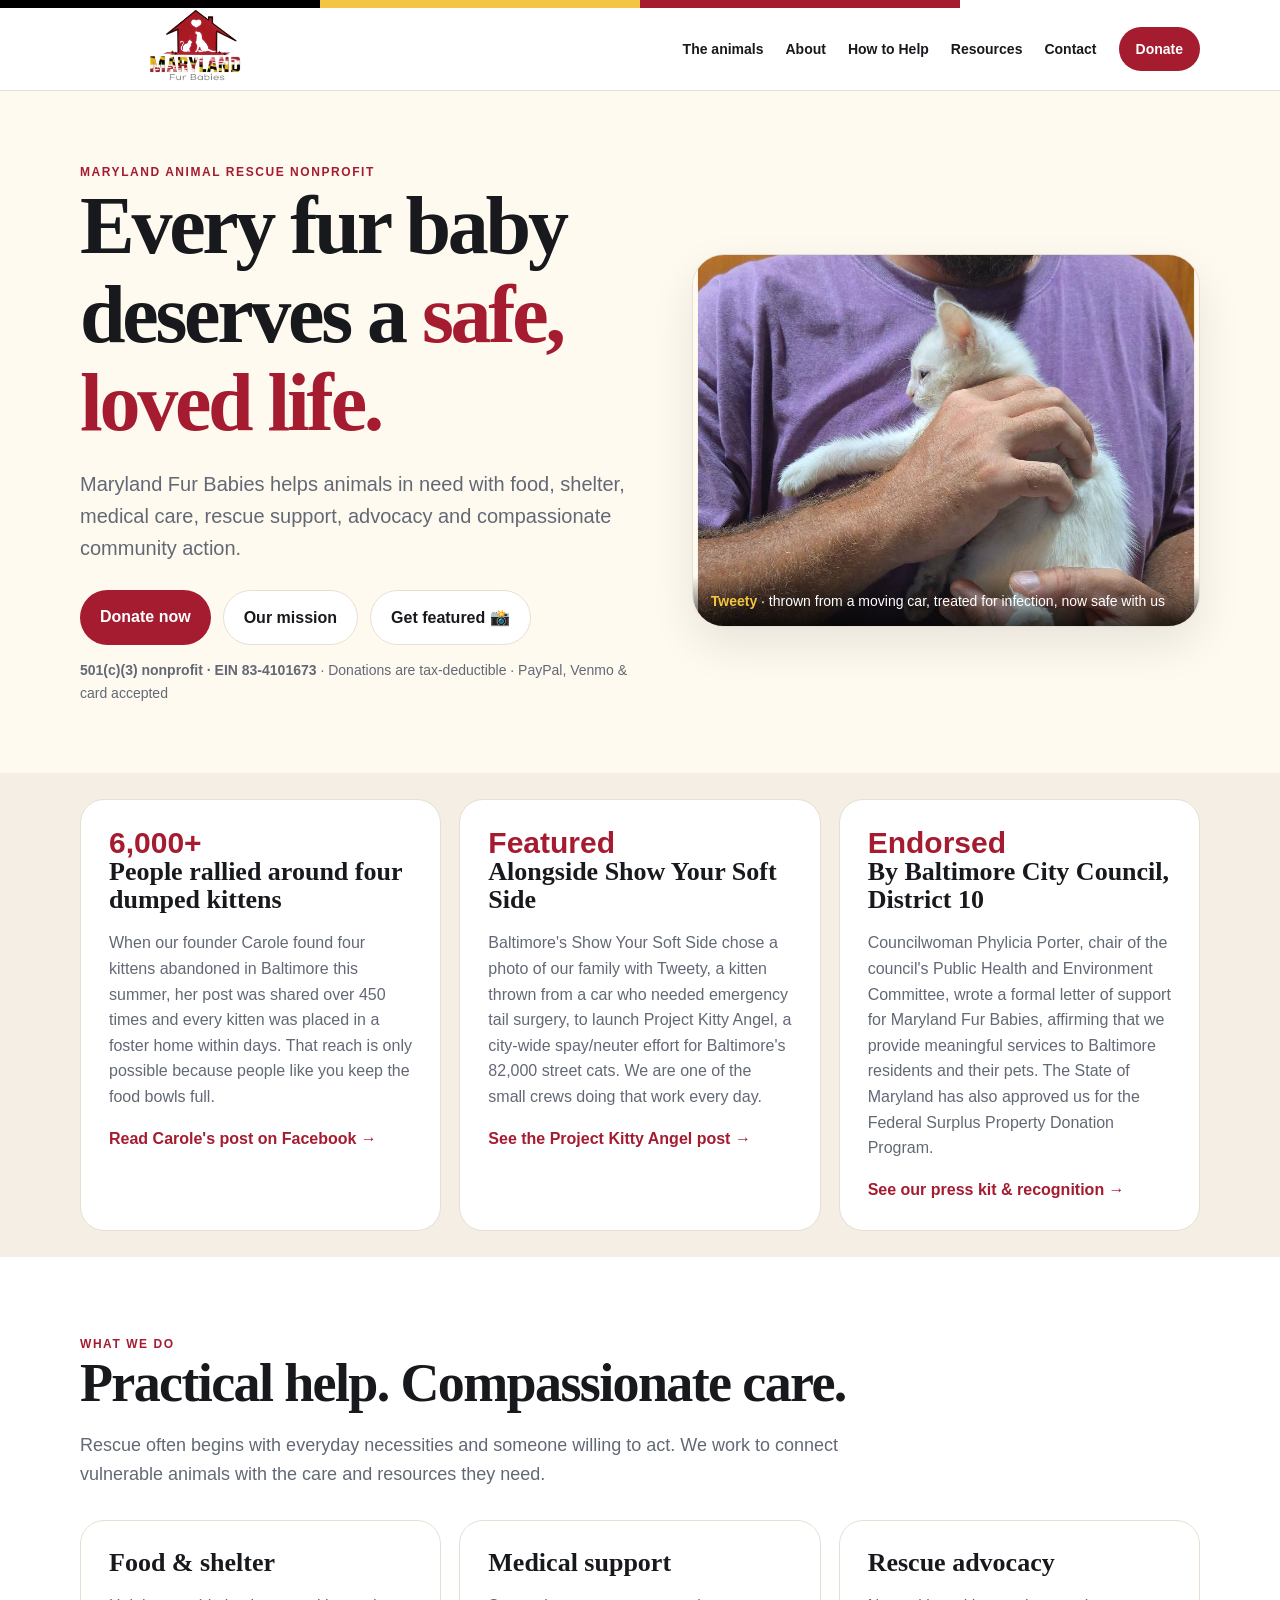
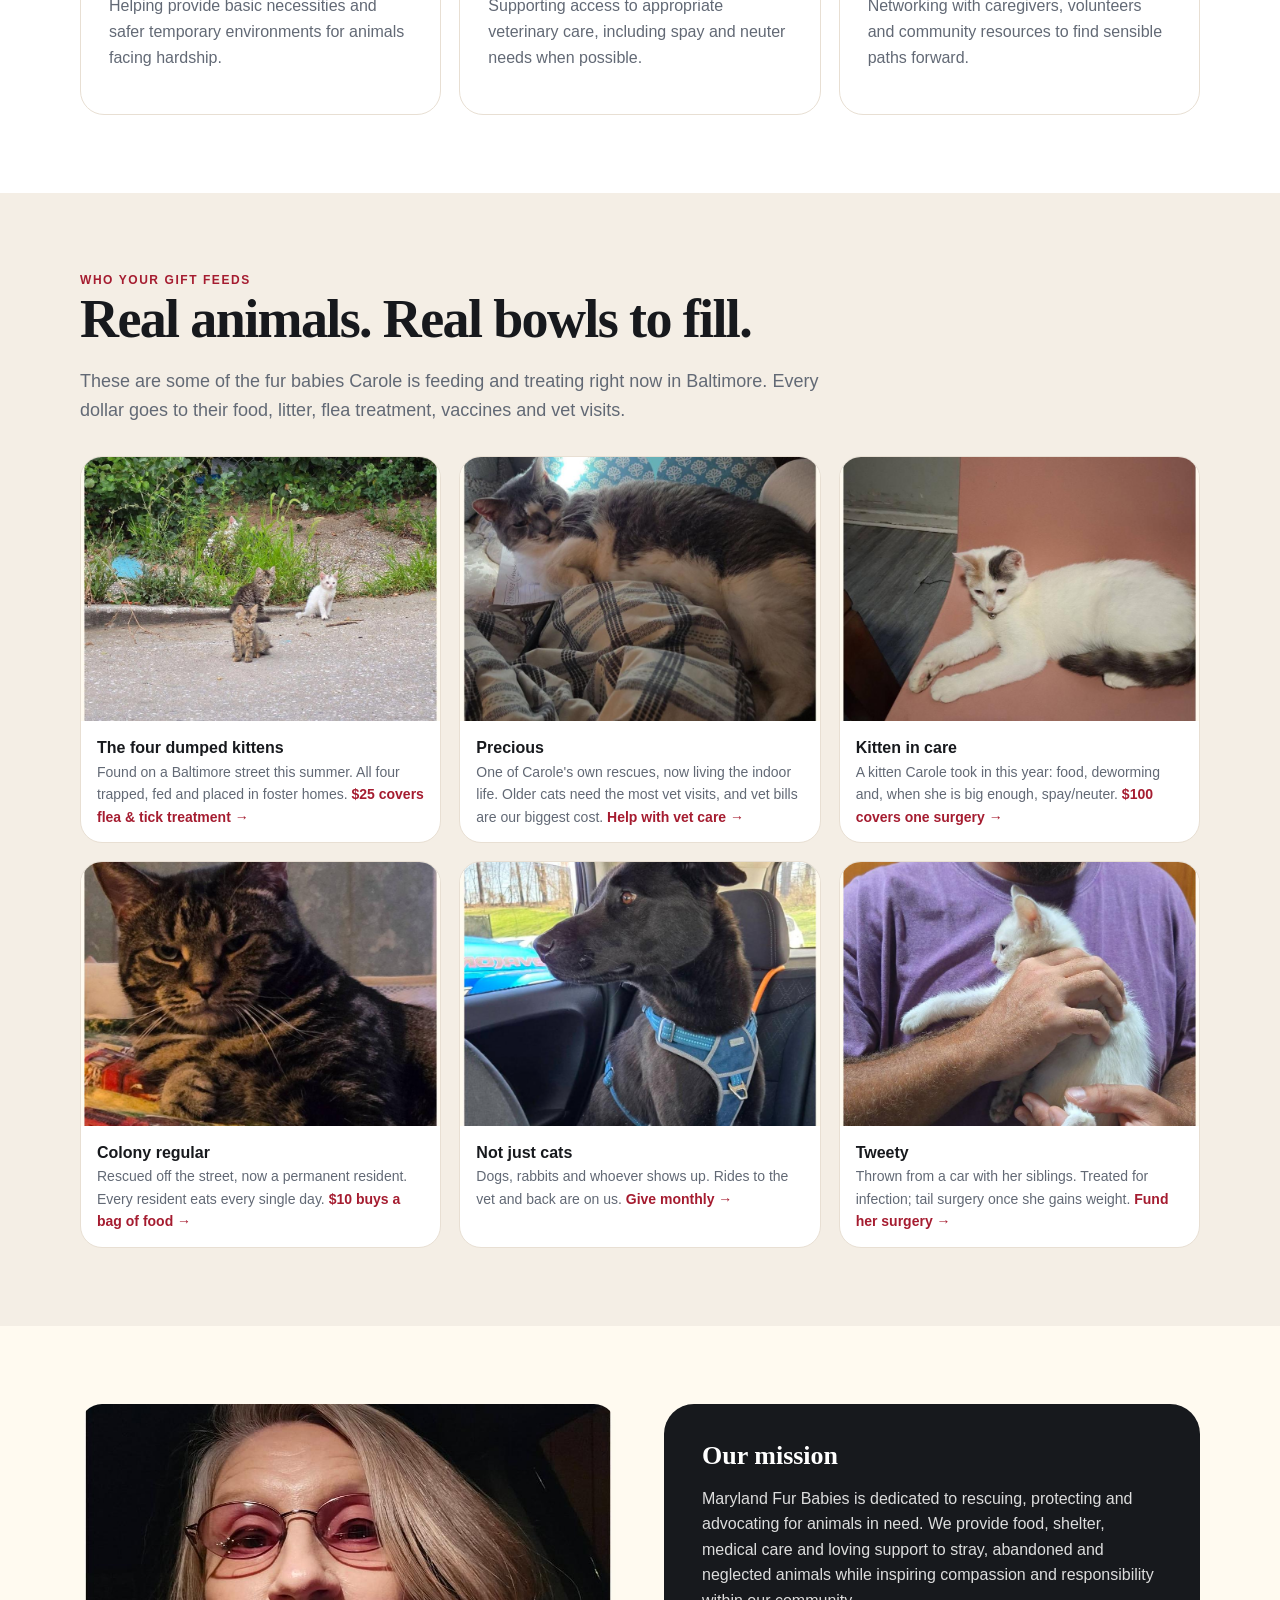
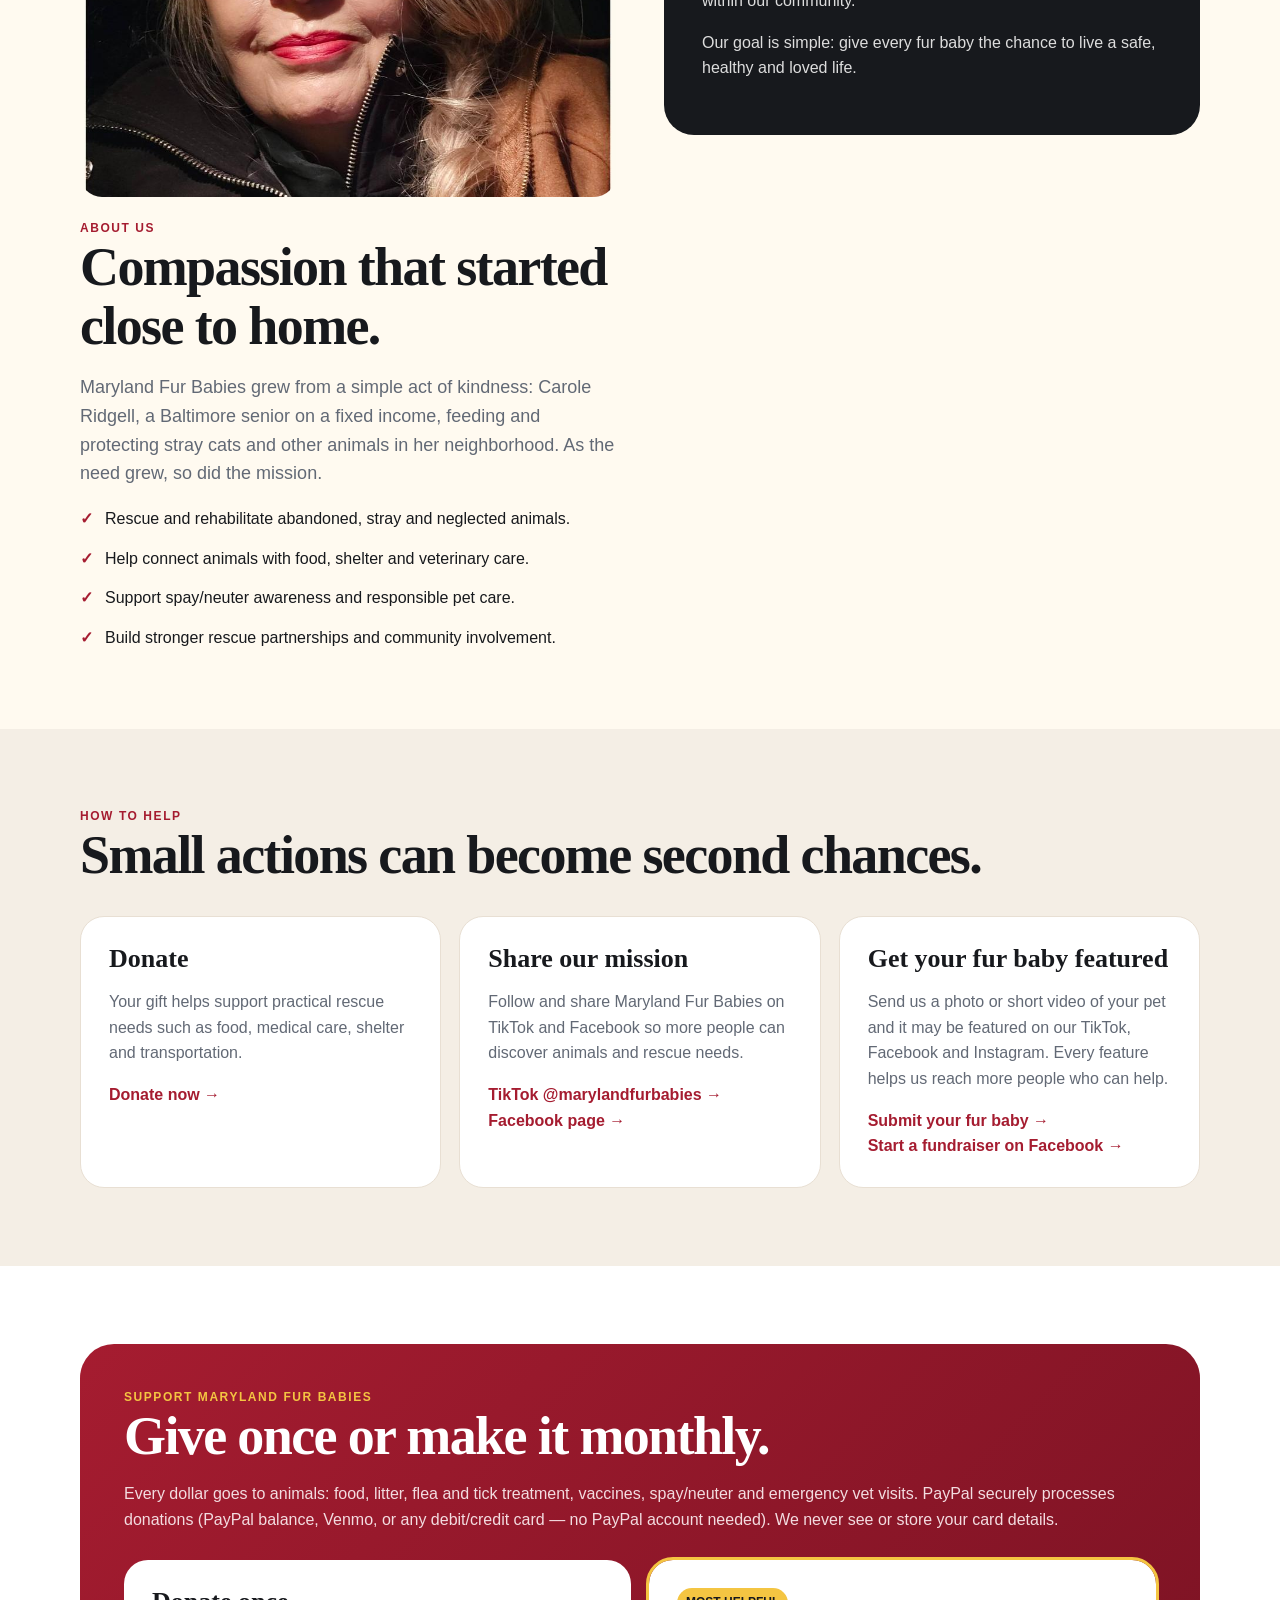
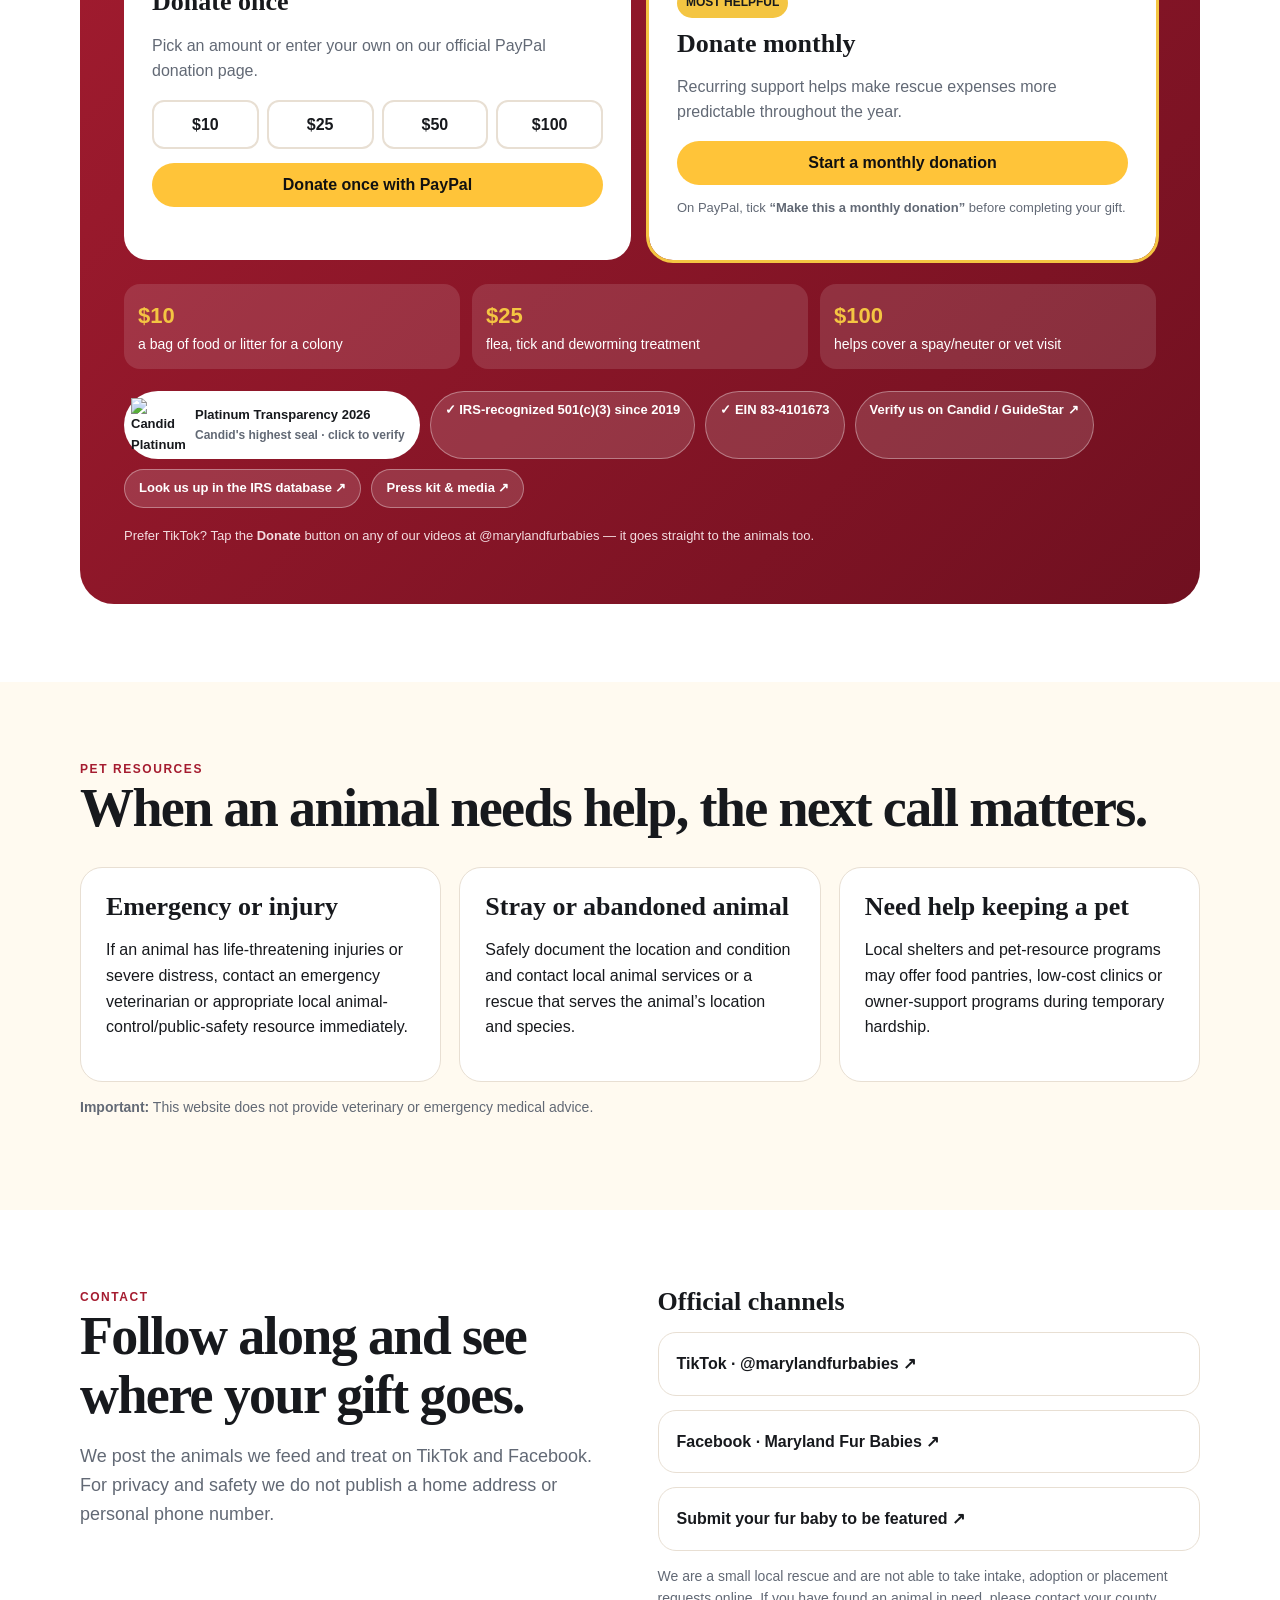
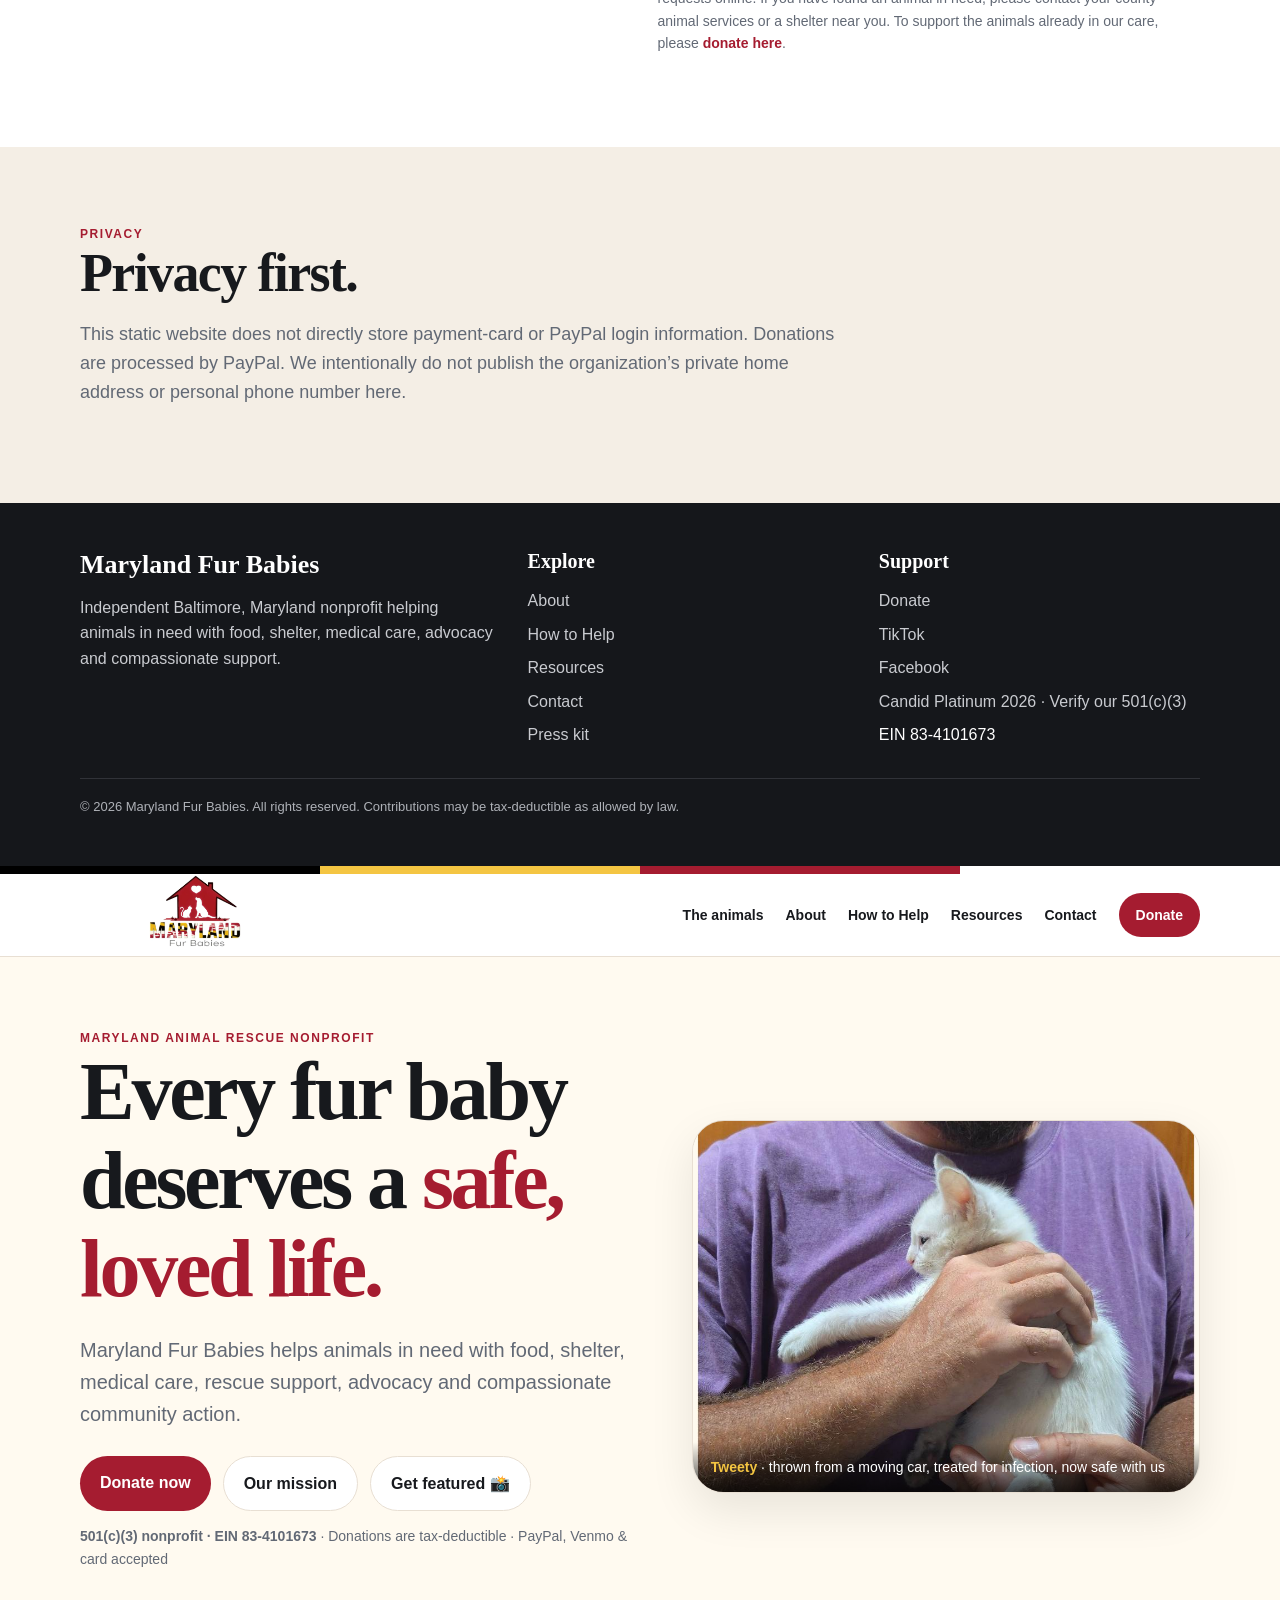
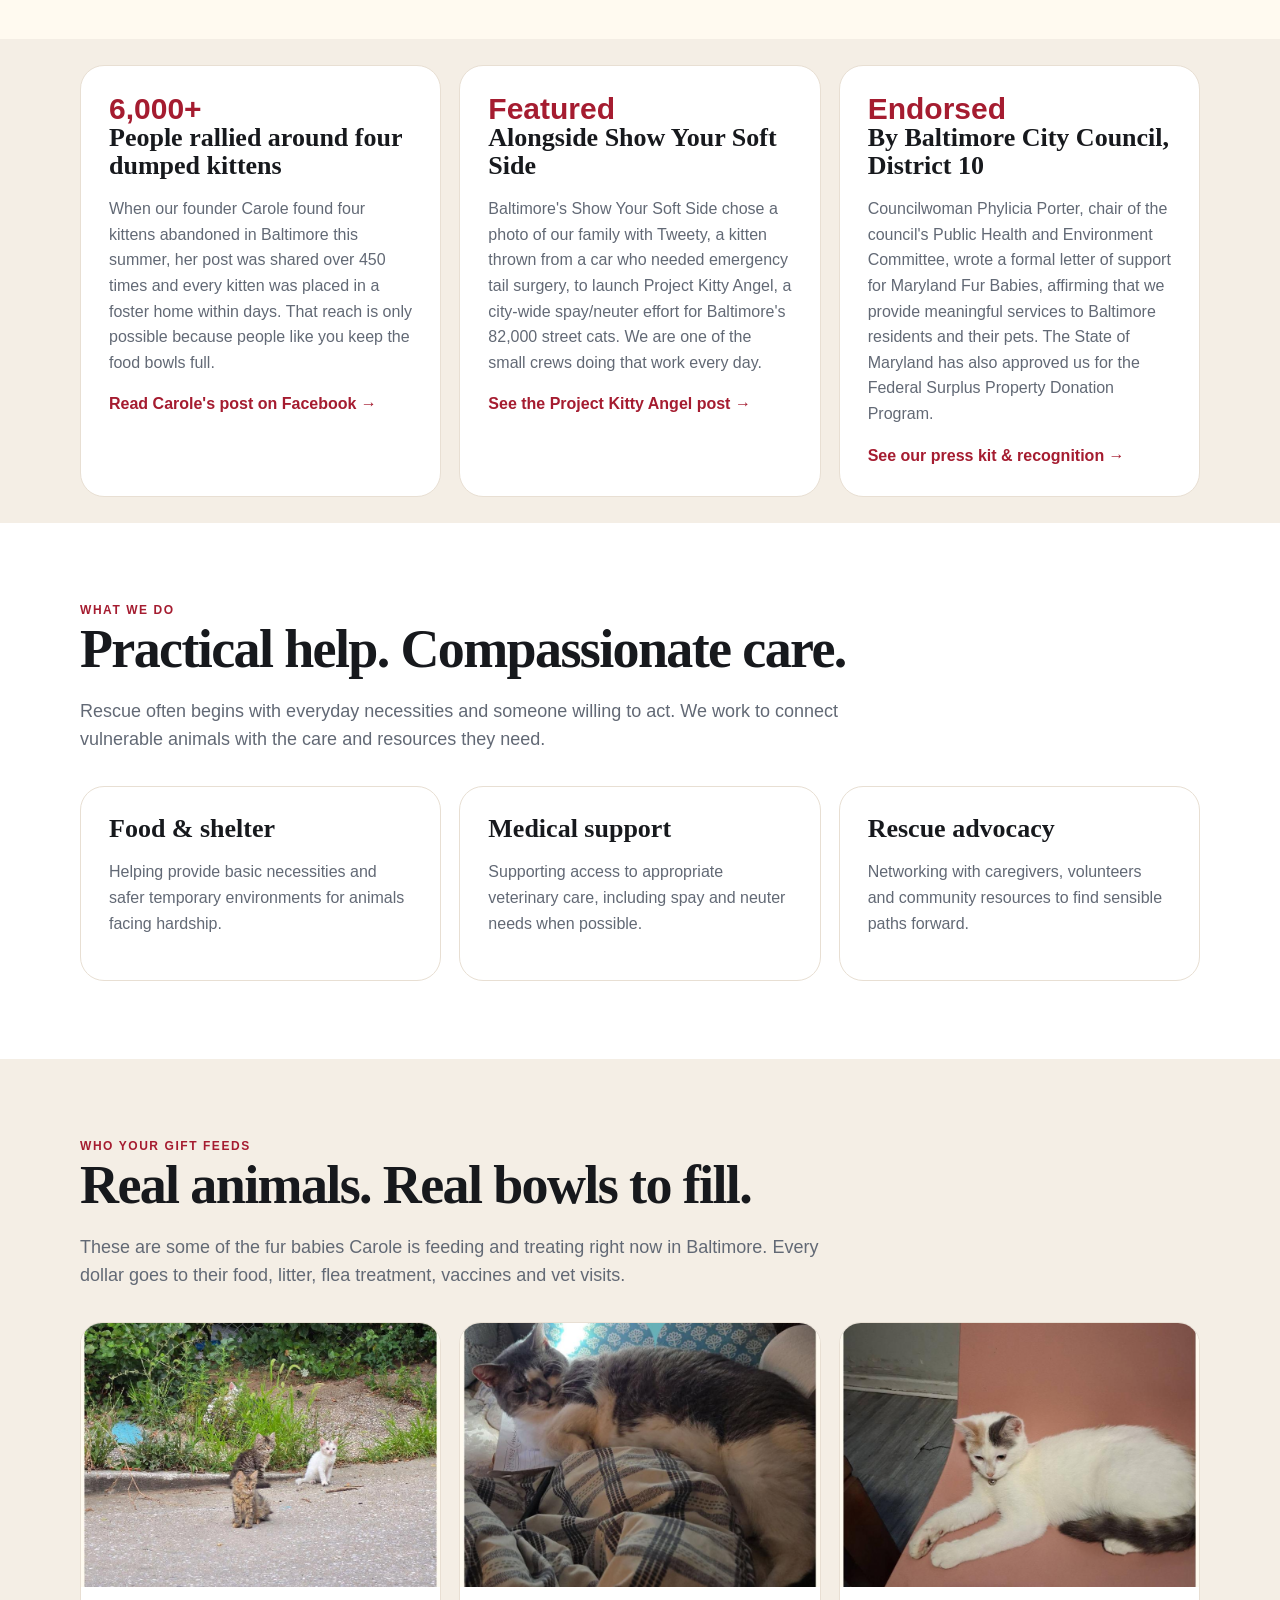
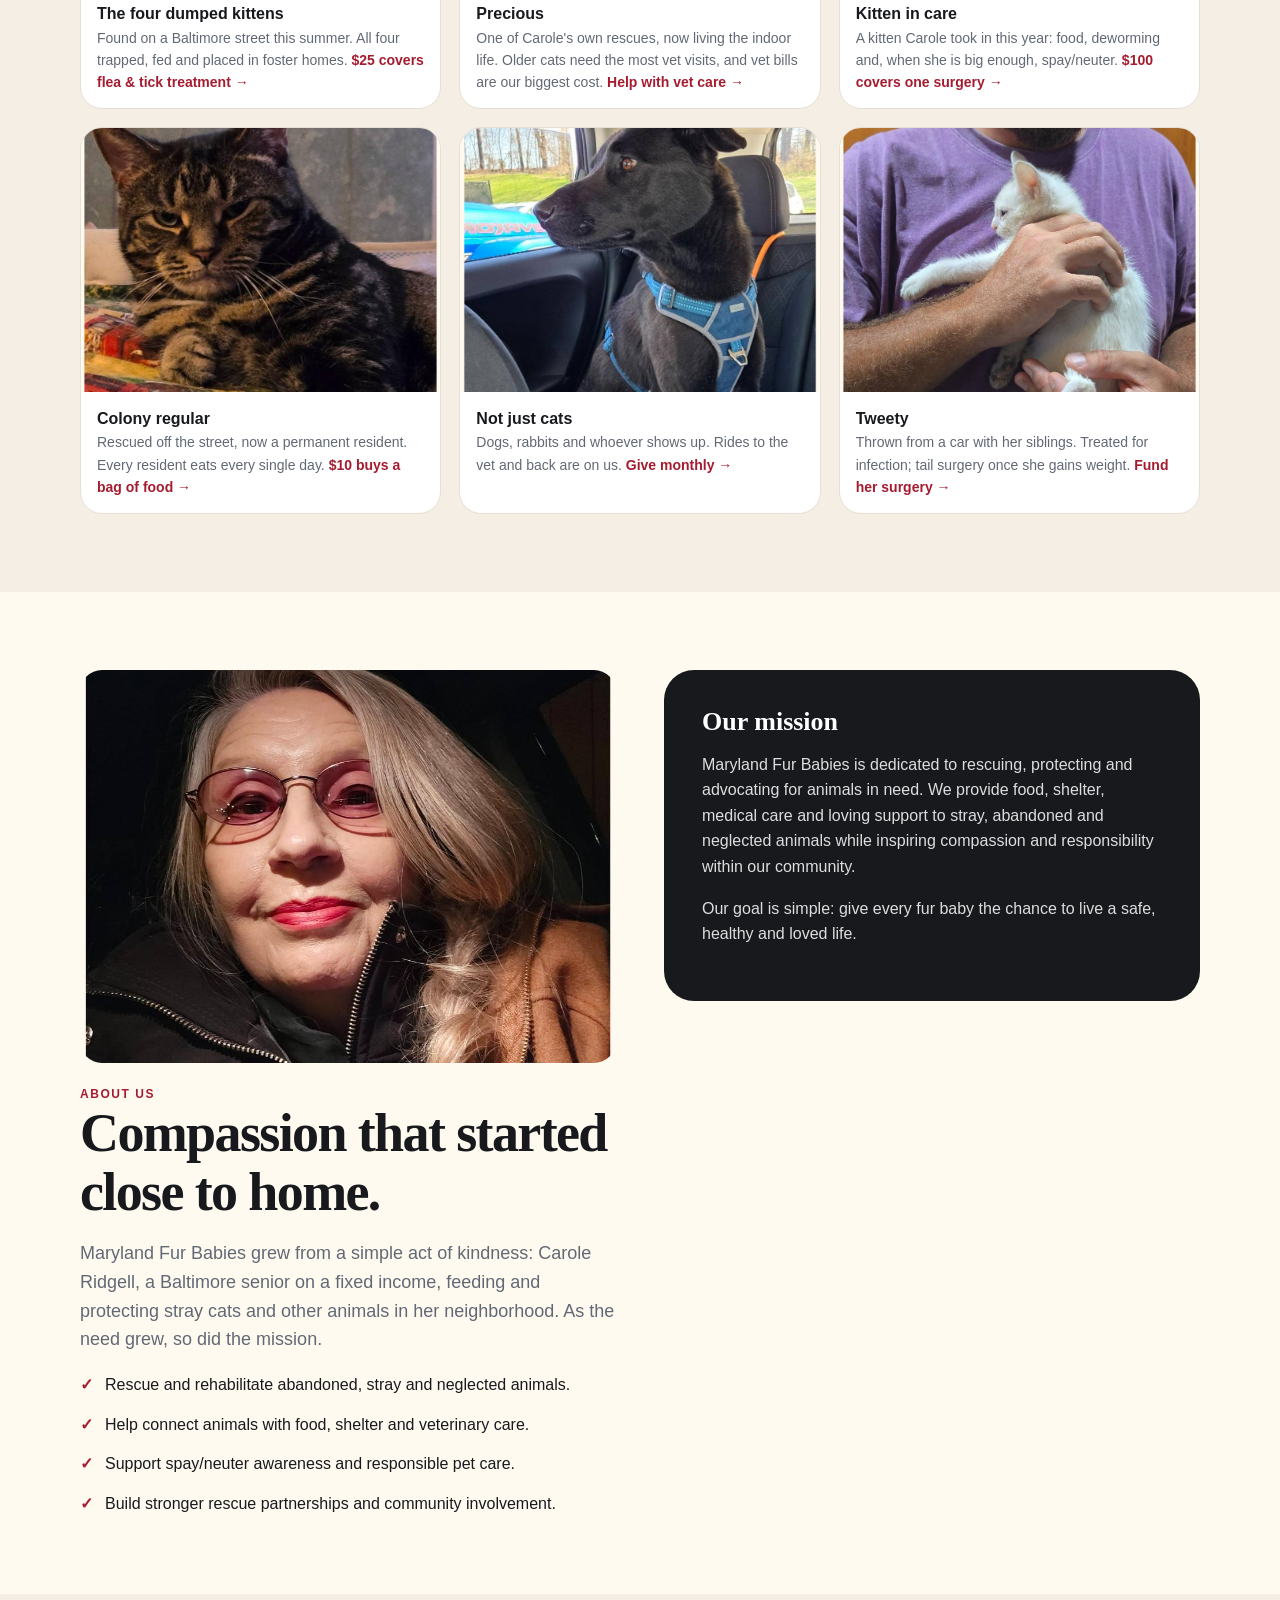
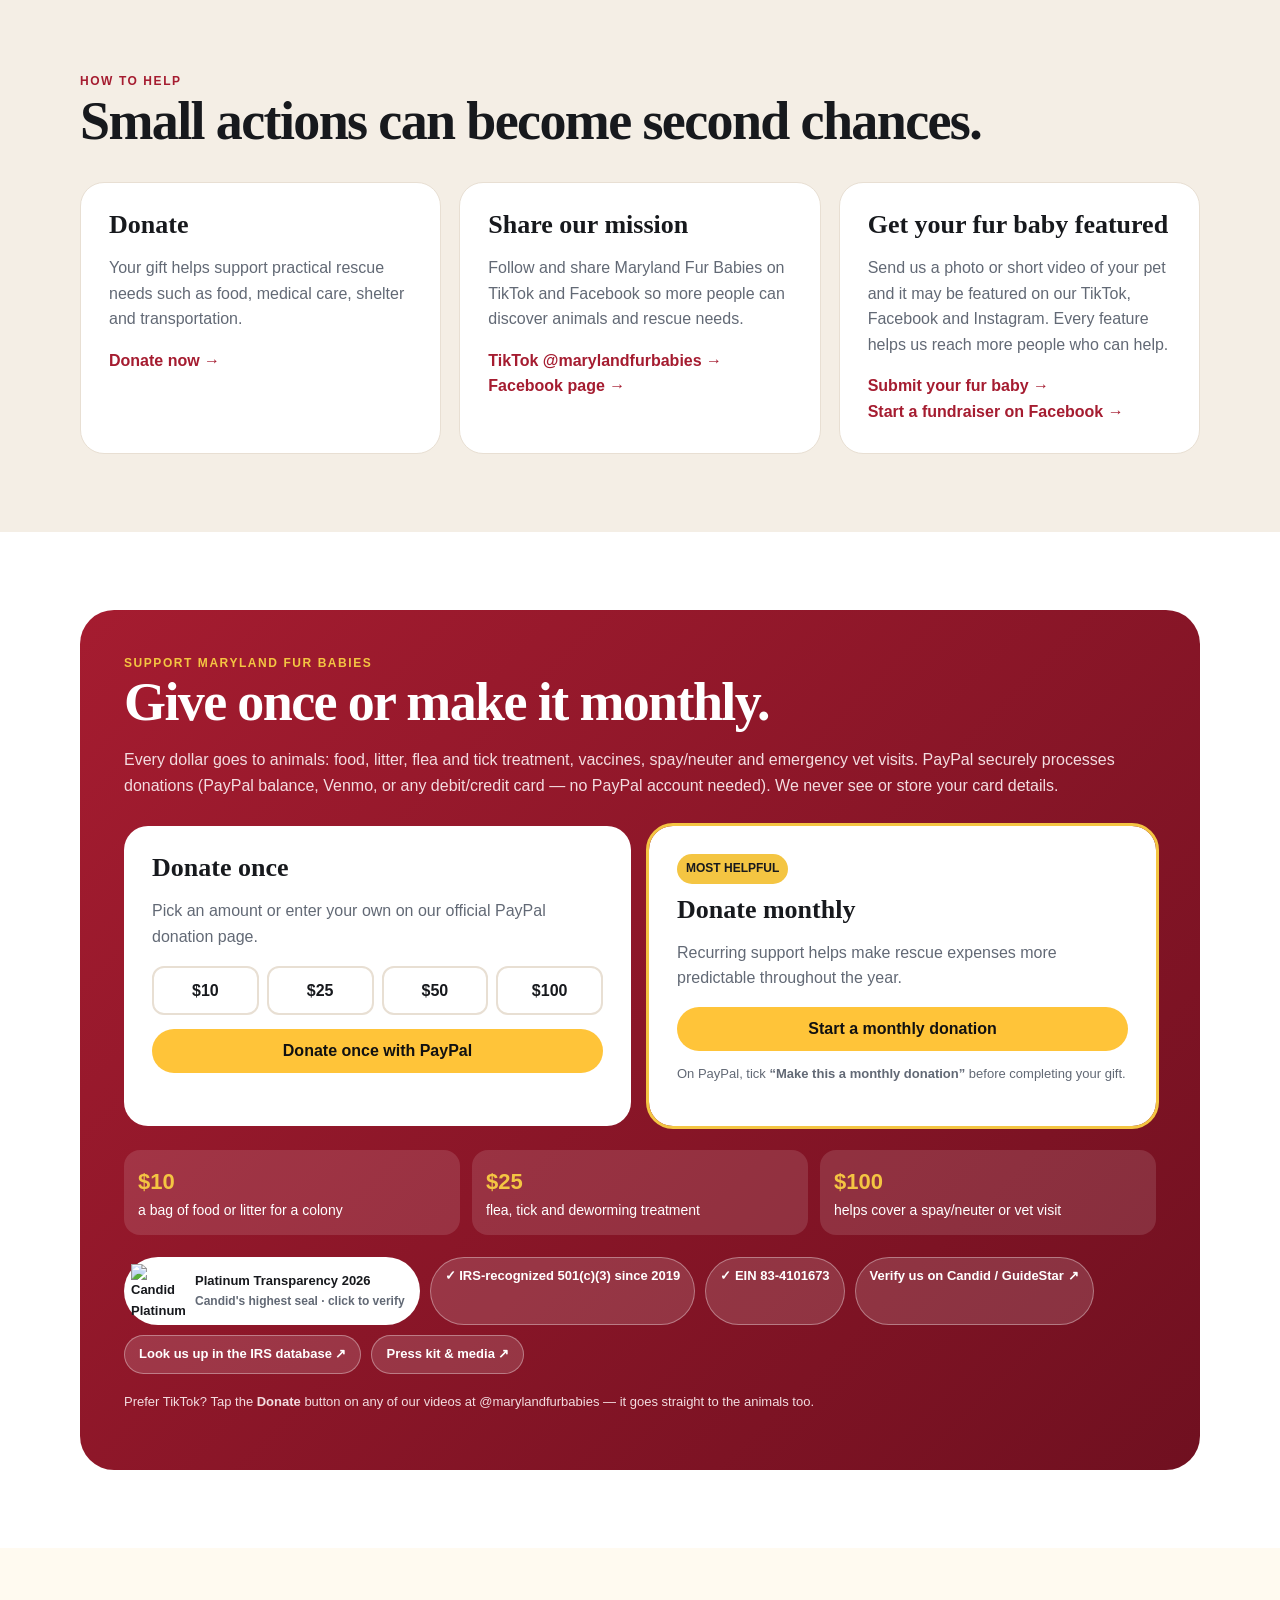
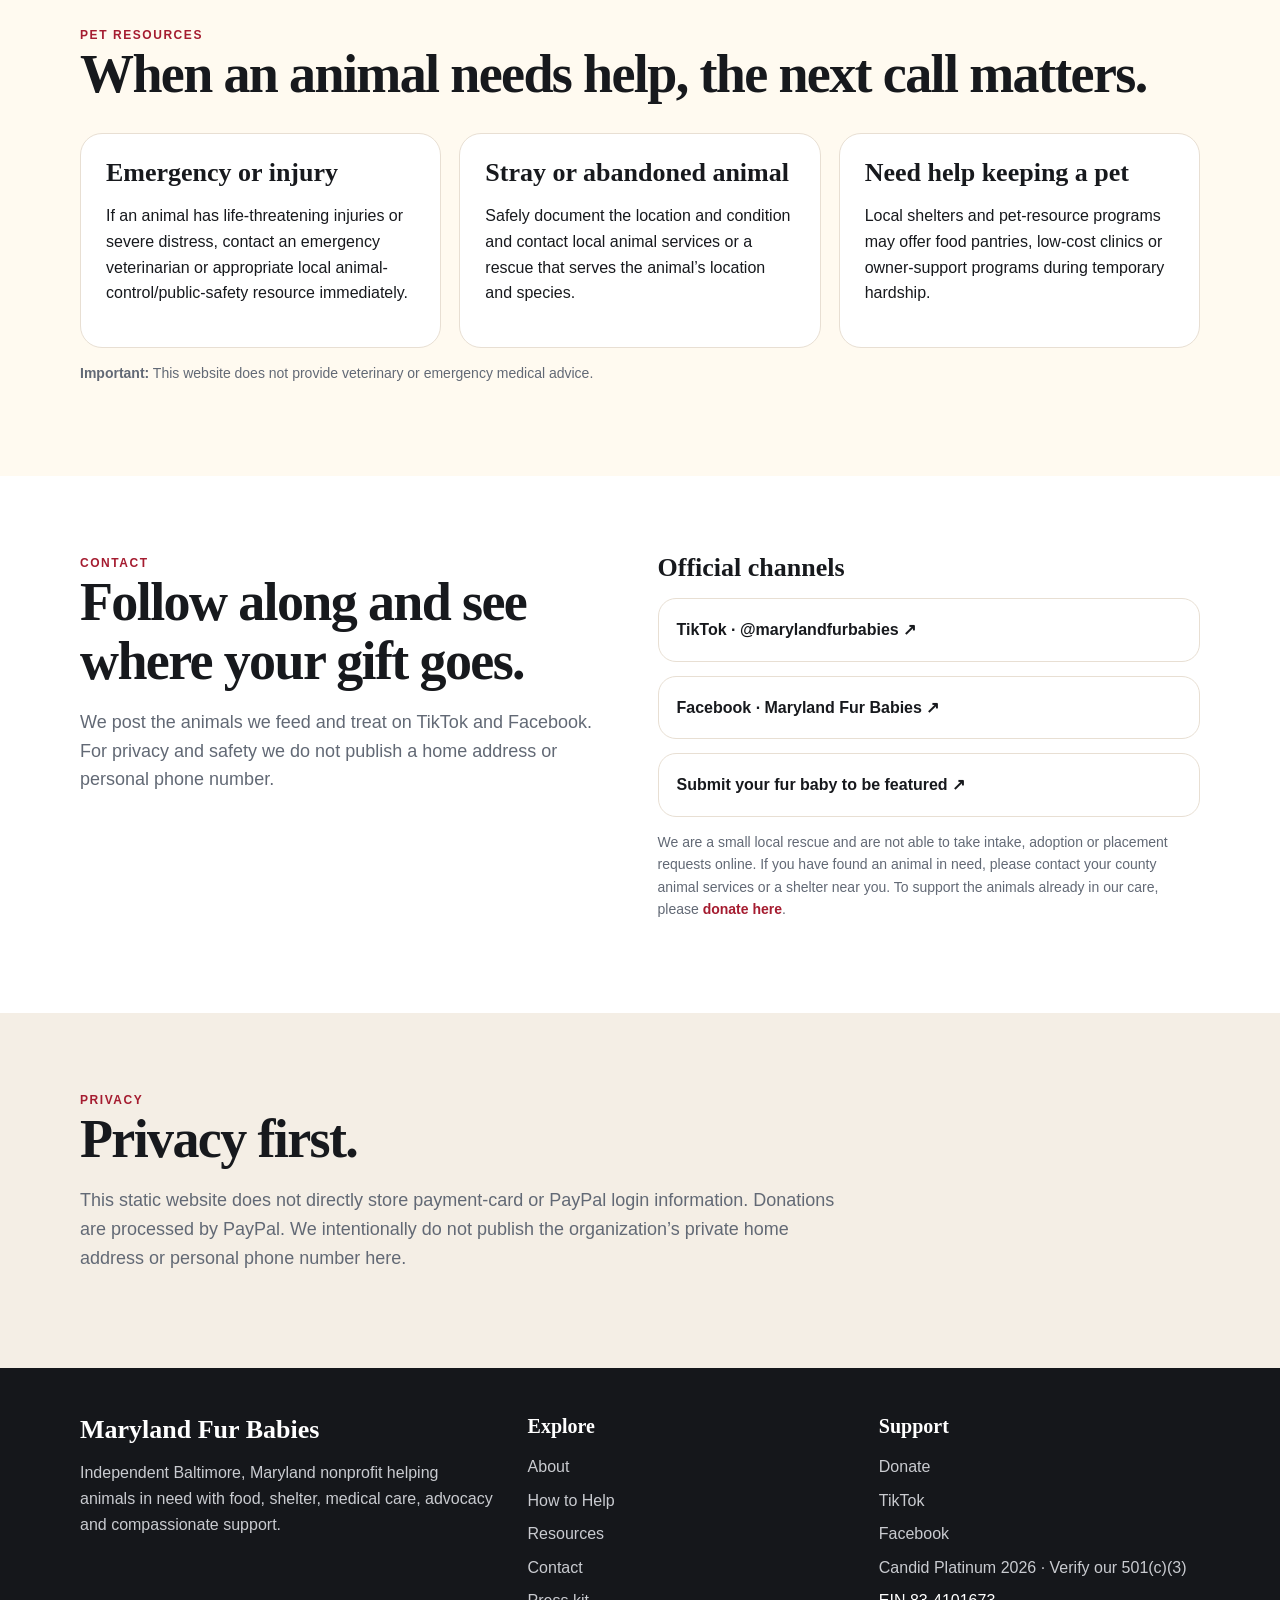
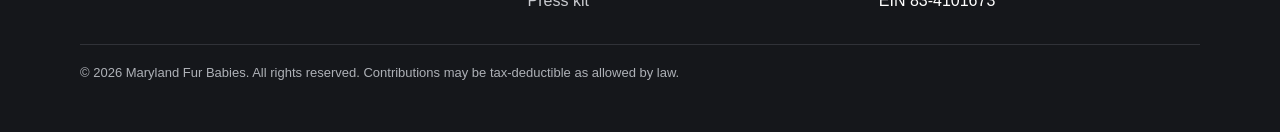
==== index.html @ d8d5014e "Integrate Google Ads tracking and update privacy section Added Google Ads tracking and updated priva" ====
<!doctype html>
<html lang="en">
<head>
<meta charset="utf-8">
<meta name="viewport" content="width=device-width,initial-scale=1">
<!-- Google tag (gtag.js) - Google Ads AW-17764075250 -->
<script async src="https://www.googletagmanager.com/gtag/js?id=AW-17764075250"></script>
<script>
window.dataLayer=window.dataLayer||[];function gtag(){dataLayer.push(arguments);}
gtag('js',new Date());gtag('config','AW-17764075250');
</script>
<title>Maryland Fur Babies | Donate to a Baltimore, Maryland Animal Rescue</title>
<meta name="description" content="Maryland Fur Babies is a Baltimore, Maryland 501(c)(3) animal rescue. Donate once or monthly to fund food, shelter, spay/neuter and vet care for stray and abandoned pets. Tax-deductible.">
<link rel="canonical" href="https://marylandfurbabies.org/">
<meta name="theme-color" content="#a51c30">
<link rel="icon" href="assets/maryland-fur-babies-logo.jpg">
<meta property="og:type" content="website">
<meta property="og:site_name" content="Maryland Fur Babies">
<meta property="og:title" content="Maryland Fur Babies | Donate to a Maryland Animal Rescue">
<meta property="og:description" content="501(c)(3) animal rescue in Baltimore, Maryland. Your gift buys food, shelter and vet care for stray and abandoned pets. Tax-deductible.">
<meta property="og:url" content="https://marylandfurbabies.org/">
<meta property="og:image" content="https://marylandfurbabies.org/assets/photos/ray-kitten.jpg">
<meta name="twitter:card" content="summary_large_image">
<script type="application/ld+json">{"@context":"https://schema.org","@type":"NGO","name":"Maryland Fur Babies","alternateName":"Maryland Fur Babies Inc","url":"https://marylandfurbabies.org/","logo":"https://marylandfurbabies.org/assets/maryland-fur-babies-logo.webp","taxID":"83-4101673","nonprofitStatus":"Nonprofit501c3","address":{"@type":"PostalAddress","addressLocality":"Baltimore","addressRegion":"MD","addressCountry":"US"},"areaServed":{"@type":"State","name":"Maryland"},"sameAs":["https://www.tiktok.com/@marylandfurbabies","https://www.facebook.com/profile.php?id=61576079746308"],"potentialAction":{"@type":"DonateAction","target":"https://www.paypal.com/donate?hosted_button_id=3FETC7FMJ2J9Y"}}</script>
<style>
:root{--red:#a51c30;--dark:#17191d;--gold:#f4c542;--cream:#fffaf0;--muted:#626975;--line:#e8dfd3;--green:#276b5d}*{box-sizing:border-box}html{scroll-behavior:smooth}body{margin:0;font-family:Arial,Helvetica,sans-serif;color:var(--dark);background:var(--cream);line-height:1.6}a{text-decoration:none;color:inherit}.wrap{width:min(1120px,calc(100% - 36px));margin:auto}.stripe{height:8px;background:linear-gradient(90deg,#000 0 25%,#f4c542 25% 50%,#a51c30 50% 75%,#fff 75%)}header{position:sticky;top:0;z-index:10;background:rgba(255,255,255,.96);border-bottom:1px solid var(--line)}.head{min-height:82px;display:flex;align-items:center;justify-content:space-between;gap:24px}.logo{width:230px;max-height:72px;object-fit:contain}.nav{display:flex;gap:22px;align-items:center;font-weight:700;font-size:14px}.nav a:hover{color:var(--red)}.donate-top{background:var(--red);color:white!important;padding:11px 17px;border-radius:999px}.hero{padding:72px 0 55px}.hero-grid{display:grid;grid-template-columns:1.05fr .95fr;gap:50px;align-items:center}.eyebrow{font-size:12px;font-weight:800;letter-spacing:.13em;text-transform:uppercase;color:var(--red)}h1,h2,h3{font-family:Georgia,serif;line-height:1.08;margin:0 0 16px}h1{font-size:clamp(46px,7vw,82px);letter-spacing:-.04em}h2{font-size:clamp(34px,5vw,54px);letter-spacing:-.03em}h3{font-size:26px}.lead{font-size:20px;color:var(--muted)}.hero-logo{background:white;border:1px solid var(--line);border-radius:32px;padding:34px;box-shadow:0 18px 45px rgba(0,0,0,.09)}.hero-logo{padding:0;overflow:hidden;position:relative}.hero-logo img{width:100%;aspect-ratio:911/669;height:auto;object-fit:cover;object-position:center;display:block}.cap{position:absolute;left:0;right:0;bottom:0;padding:14px 18px;background:linear-gradient(transparent,rgba(0,0,0,.72));color:#fff;font-size:14px}.cap b{color:var(--gold)}.gallery{display:grid;grid-template-columns:repeat(3,1fr);gap:18px;margin-top:32px}.gallery figure{margin:0;background:white;border:1px solid var(--line);border-radius:22px;overflow:hidden}.gallery img{width:100%;aspect-ratio:911/669;object-fit:cover;object-position:center;display:block}.gallery figcaption{padding:14px 16px;font-size:14px;color:var(--muted)}.gallery figcaption b{display:block;color:var(--dark);font-size:16px}.about-photo{width:100%;aspect-ratio:911/669;object-fit:cover;border-radius:22px;display:block;margin-bottom:22px}.verify{display:flex;flex-wrap:wrap;gap:10px;margin-top:22px}.verify a,.verify span{background:rgba(255,255,255,.14);border:1px solid rgba(255,255,255,.35);color:#fff;border-radius:999px;padding:8px 14px;font-size:13px;font-weight:800}.verify a:hover{background:rgba(255,255,255,.26)}.verify .seal{background:#fff;color:var(--dark);display:inline-flex;align-items:center;gap:10px;padding:6px 14px 6px 6px}.verify .seal img{width:54px;height:54px;display:block}.verify .seal span{background:none;border:0;padding:0;color:var(--dark)}.verify .seal b{display:block;font-size:13px}.verify .seal small{display:block;font-weight:600;color:var(--muted);font-size:12px}@media(max-width:820px){.gallery{grid-template-columns:1fr 1fr}}.press{padding:26px 0}.press .wrap{display:grid;grid-template-columns:1fr 1fr 1fr;gap:18px}.press .card p{color:var(--muted)}.press .card a{color:var(--red);font-weight:800;text-decoration:none}.press .num{font-size:30px;font-weight:900;color:var(--red);line-height:1}@media(max-width:820px){.press .wrap{grid-template-columns:1fr}}.buttons{display:flex;flex-wrap:wrap;gap:12px;margin-top:26px}.btn{display:inline-block;padding:14px 20px;border-radius:999px;font-weight:800}.primary{background:var(--red);color:white}.secondary{background:white;border:1px solid var(--line)}section{padding:78px 0}.white{background:white}.tint{background:#f4eee5}.section-intro{max-width:760px;color:var(--muted);font-size:18px}.cards{display:grid;grid-template-columns:repeat(3,1fr);gap:18px;margin-top:32px}.card{background:white;border:1px solid var(--line);border-radius:24px;padding:28px}.card p{color:var(--muted)}.about-grid{display:grid;grid-template-columns:1fr 1fr;gap:48px;align-items:start}.story{background:var(--dark);color:white;border-radius:30px;padding:38px}.story p{color:#ddd}.checks{display:grid;gap:14px}.check{display:flex;gap:12px}.check b{color:var(--red)}.donate-box{background:linear-gradient(135deg,var(--red),#701020);color:white;border-radius:34px;padding:44px}.donate-box p{color:#f3dce0}.donation-options{display:grid;grid-template-columns:1fr 1fr;gap:18px;margin-top:28px}.donation-card{background:white;color:var(--dark);border-radius:24px;padding:28px}.donation-card.monthly{outline:3px solid var(--gold)}.donation-card p{color:var(--muted)}.tag{display:inline-block;background:var(--gold);padding:5px 9px;border-radius:999px;font-size:12px;font-weight:800;margin-bottom:12px}.paypal-btn{border:0;background:#ffc439;color:#111;padding:13px 20px;border-radius:999px;font-size:16px;font-weight:800;cursor:pointer;width:100%}.paypal-btn:hover{filter:brightness(.98)}.amounts{display:flex;flex-wrap:wrap;gap:8px;margin:0 0 14px}.amounts a{flex:1 1 60px;text-align:center;border:2px solid var(--line);border-radius:12px;padding:10px 6px;font-weight:800;color:var(--dark)}.amounts a:hover{border-color:var(--red);color:var(--red)}.impact{display:grid;grid-template-columns:repeat(3,1fr);gap:12px;margin-top:24px}.impact div{background:rgba(255,255,255,.12);border-radius:16px;padding:14px;font-size:14px}.impact b{display:block;font-size:22px;color:var(--gold)}.socials{display:flex;gap:10px;flex-wrap:wrap;margin-top:14px}.socials a{background:white;border:1px solid var(--line);border-radius:999px;padding:9px 15px;font-weight:800;font-size:14px}.note{font-size:13px;color:var(--muted)!important}.resource-grid{display:grid;grid-template-columns:repeat(3,1fr);gap:18px;margin-top:30px}.resource{background:white;border:1px solid var(--line);border-radius:22px;padding:25px}.contact{display:grid;grid-template-columns:1fr 1fr;gap:35px}.social{display:block;background:white;border:1px solid var(--line);border-radius:18px;padding:18px;font-weight:800;margin-top:14px}.privacy{font-size:14px;color:var(--muted)}footer{background:#15171b;color:white;padding:48px 0}.foot{display:grid;grid-template-columns:1.3fr 1fr 1fr;gap:30px}.foot p,.foot a{color:#c9cbd0}.foot-links{display:grid;gap:8px}.small{font-size:13px;color:#aeb1b7;margin-top:30px;border-top:1px solid #303238;padding-top:18px}@media(max-width:820px){.nav a:not(.donate-top){display:none}.hero-grid,.about-grid,.donation-options,.contact{grid-template-columns:1fr}.cards,.resource-grid,.impact{grid-template-columns:1fr}.hero{padding-top:44px}.logo{width:190px}.foot{grid-template-columns:1fr}}
</style>
</head>
<body>
<div class="stripe"></div>
<header><div class="wrap head"><a href="#home"><img class="logo" alt="Maryland Fur Babies" src="assets/maryland-fur-babies-logo.webp" width="720" height="562"></a><nav class="nav"><a href="#animals">The animals</a><a href="#about">About</a><a href="#help">How to Help</a><a href="#resources">Resources</a><a href="#contact">Contact</a><a class="donate-top" href="#donate">Donate</a></nav></div></header>
<main id="home">
<section class="hero"><div class="wrap hero-grid"><div><div class="eyebrow">Maryland animal rescue nonprofit</div><h1>Every fur baby deserves a <span style="color:var(--red)">safe, loved life.</span></h1><p class="lead">Maryland Fur Babies helps animals in need with food, shelter, medical care, rescue support, advocacy and compassionate community action.</p><div class="buttons"><a class="btn primary" href="#donate">Donate now</a><a class="btn secondary" href="#about">Our mission</a><a class="btn secondary" href="https://docs.google.com/forms/d/e/1FAIpQLSc2VOQzJVOvMksQ3aCDCWvERfJDNNDyjtKXVjlesEvU5q_gtw/viewform" target="_blank" rel="noopener">Get featured 📸</a></div><p class="privacy"><strong>501(c)(3) nonprofit · EIN 83-4101673</strong> · Donations are tax-deductible · PayPal, Venmo &amp; card accepted</p></div><div class="hero-logo"><img alt="Tweety, a rescued kitten, held safely in our arms" width="911" height="669" src="assets/photos/ray-kitten.jpg"><div class="cap"><b>Tweety</b> · thrown from a moving car, treated for infection, now safe with us</div></div></div></section>
<section class="press tint"><div class="wrap"><article class="card"><div class="num">6,000+</div><h3>People rallied around four dumped kittens</h3><p>When our founder Carole found four kittens abandoned in Baltimore this summer, her post was shared over 450 times and every kitten was placed in a foster home within days. That reach is only possible because people like you keep the food bowls full.</p><a href="https://www.facebook.com/share/p/1HqQAcNdQc/" target="_blank" rel="noopener">Read Carole's post on Facebook →</a></article><article class="card"><div class="num">Featured</div><h3>Alongside Show Your Soft Side</h3><p>Baltimore's Show Your Soft Side chose a photo of our family with Tweety, a kitten thrown from a car who needed emergency tail surgery, to launch Project Kitty Angel, a city-wide spay/neuter effort for Baltimore's 82,000 street cats. We are one of the small crews doing that work every day.</p><a href="https://www.facebook.com/share/p/19U3r3arE9/" target="_blank" rel="noopener">See the Project Kitty Angel post →</a></article><article class="card"><div class="num">Endorsed</div><h3>By Baltimore City Council, District 10</h3><p>Councilwoman Phylicia Porter, chair of the council's Public Health and Environment Committee, wrote a formal letter of support for Maryland Fur Babies, affirming that we provide meaningful services to Baltimore residents and their pets. The State of Maryland has also approved us for the Federal Surplus Property Donation Program.</p><a href="press.html">See our press kit &amp; recognition →</a></article></div></section>
<section class="white"><div class="wrap"><div class="eyebrow">What we do</div><h2>Practical help. Compassionate care.</h2><p class="section-intro">Rescue often begins with everyday necessities and someone willing to act. We work to connect vulnerable animals with the care and resources they need.</p><div class="cards"><article class="card"><h3>Food & shelter</h3><p>Helping provide basic necessities and safer temporary environments for animals facing hardship.</p></article><article class="card"><h3>Medical support</h3><p>Supporting access to appropriate veterinary care, including spay and neuter needs when possible.</p></article><article class="card"><h3>Rescue advocacy</h3><p>Networking with caregivers, volunteers and community resources to find sensible paths forward.</p></article></div></div></section>
<section id="animals" class="tint"><div class="wrap"><div class="eyebrow">Who your gift feeds</div><h2>Real animals. Real bowls to fill.</h2><p class="section-intro">These are some of the fur babies Carole is feeding and treating right now in Baltimore. Every dollar goes to their food, litter, flea treatment, vaccines and vet visits.</p><div class="gallery"><figure><img loading="lazy" src="assets/photos/colony.jpg" alt="Four kittens abandoned on a Baltimore street"><figcaption><b>The four dumped kittens</b>Found on a Baltimore street this summer. All four trapped, fed and placed in foster homes. <a href="#donate" style="color:var(--red);font-weight:800">$25 covers flea &amp; tick treatment →</a></figcaption></figure><figure><img loading="lazy" src="assets/photos/precious.jpg" alt="Precious the cat resting on a blanket"><figcaption><b>Precious</b>One of Carole's own rescues, now living the indoor life. Older cats need the most vet visits, and vet bills are our biggest cost. <a href="#donate" style="color:var(--red);font-weight:800">Help with vet care →</a></figcaption></figure><figure><img loading="lazy" src="assets/photos/white-kitten.jpg" alt="Young white kitten resting on a chair"><figcaption><b>Kitten in care</b>A kitten Carole took in this year: food, deworming and, when she is big enough, spay/neuter. <a href="#donate" style="color:var(--red);font-weight:800">$100 covers one surgery →</a></figcaption></figure><figure><img loading="lazy" src="assets/photos/tabby.jpg" alt="Tabby cat resting indoors"><figcaption><b>Colony regular</b>Rescued off the street, now a permanent resident. Every resident eats every single day. <a href="#donate" style="color:var(--red);font-weight:800">$10 buys a bag of food →</a></figcaption></figure><figure><img loading="lazy" src="assets/photos/dog.jpg" alt="Black dog in a harness riding in a car"><figcaption><b>Not just cats</b>Dogs, rabbits and whoever shows up. Rides to the vet and back are on us. <a href="#donate" style="color:var(--red);font-weight:800">Give monthly →</a></figcaption></figure><figure><img loading="lazy" src="assets/photos/ray-kitten.jpg" alt="Tweety the kitten being held"><figcaption><b>Tweety</b>Thrown from a car with her siblings. Treated for infection; tail surgery once she gains weight. <a href="#donate" style="color:var(--red);font-weight:800">Fund her surgery →</a></figcaption></figure></div></div></section>
<section id="about"><div class="wrap about-grid"><div><img class="about-photo" loading="lazy" src="assets/photos/carole.jpg" alt="Carole Ridgell, founder of Maryland Fur Babies"><div class="eyebrow">About us</div><h2>Compassion that started close to home.</h2><p class="section-intro">Maryland Fur Babies grew from a simple act of kindness: Carole Ridgell, a Baltimore senior on a fixed income, feeding and protecting stray cats and other animals in her neighborhood. As the need grew, so did the mission.</p><div class="checks"><div class="check"><b>✓</b><span>Rescue and rehabilitate abandoned, stray and neglected animals.</span></div><div class="check"><b>✓</b><span>Help connect animals with food, shelter and veterinary care.</span></div><div class="check"><b>✓</b><span>Support spay/neuter awareness and responsible pet care.</span></div><div class="check"><b>✓</b><span>Build stronger rescue partnerships and community involvement.</span></div></div></div><div class="story"><h3>Our mission</h3><p>Maryland Fur Babies is dedicated to rescuing, protecting and advocating for animals in need. We provide food, shelter, medical care and loving support to stray, abandoned and neglected animals while inspiring compassion and responsibility within our community.</p><p>Our goal is simple: give every fur baby the chance to live a safe, healthy and loved life.</p></div></div></section>
<section id="help" class="tint"><div class="wrap"><div class="eyebrow">How to help</div><h2>Small actions can become second chances.</h2><div class="cards"><article class="card"><h3>Donate</h3><p>Your gift helps support practical rescue needs such as food, medical care, shelter and transportation.</p><a style="color:var(--red);font-weight:800" href="#donate">Donate now →</a></article><article class="card"><h3>Share our mission</h3><p>Follow and share Maryland Fur Babies on TikTok and Facebook so more people can discover animals and rescue needs.</p><a style="color:var(--red);font-weight:800" href="https://www.tiktok.com/@marylandfurbabies" target="_blank" rel="noopener">TikTok @marylandfurbabies →</a><br><a style="color:var(--red);font-weight:800" href="https://www.facebook.com/profile.php?id=61576079746308" target="_blank" rel="noopener">Facebook page →</a></article><article class="card"><h3>Get your fur baby featured</h3><p>Send us a photo or short video of your pet and it may be featured on our TikTok, Facebook and Instagram. Every feature helps us reach more people who can help.</p><a style="color:var(--red);font-weight:800" href="https://docs.google.com/forms/d/e/1FAIpQLSc2VOQzJVOvMksQ3aCDCWvERfJDNNDyjtKXVjlesEvU5q_gtw/viewform" target="_blank" rel="noopener">Submit your fur baby →</a><br><a style="color:var(--red);font-weight:800" href="https://www.facebook.com/profile.php?id=61576079746308" target="_blank" rel="noopener">Start a fundraiser on Facebook →</a></article></div></div></section>
<section id="donate" class="white"><div class="wrap"><div class="donate-box"><div class="eyebrow" style="color:var(--gold)">Support Maryland Fur Babies</div><h2>Give once or make it monthly.</h2><p>Every dollar goes to animals: food, litter, flea and tick treatment, vaccines, spay/neuter and emergency vet visits. PayPal securely processes donations (PayPal balance, Venmo, or any debit/credit card &mdash; no PayPal account needed). We never see or store your card details.</p><div class="donation-options"><div class="donation-card"><h3>Donate once</h3><p>Pick an amount or enter your own on our official PayPal donation page.</p><div class="amounts"><a href="https://www.paypal.com/donate?hosted_button_id=3FETC7FMJ2J9Y&amount=10" target="_blank" rel="noopener">$10</a><a href="https://www.paypal.com/donate?hosted_button_id=3FETC7FMJ2J9Y&amount=25" target="_blank" rel="noopener">$25</a><a href="https://www.paypal.com/donate?hosted_button_id=3FETC7FMJ2J9Y&amount=50" target="_blank" rel="noopener">$50</a><a href="https://www.paypal.com/donate?hosted_button_id=3FETC7FMJ2J9Y&amount=100" target="_blank" rel="noopener">$100</a></div><form action="https://www.paypal.com/donate" method="post" target="_blank"><input type="hidden" name="hosted_button_id" value="3FETC7FMJ2J9Y"><button class="paypal-btn" type="submit">Donate once with PayPal</button></form></div><div class="donation-card monthly"><span class="tag">MOST HELPFUL</span><h3>Donate monthly</h3><p>Recurring support helps make rescue expenses more predictable throughout the year.</p><form action="https://www.paypal.com/donate" method="post" target="_blank"><input type="hidden" name="hosted_button_id" value="3FETC7FMJ2J9Y"><button class="paypal-btn" type="submit">Start a monthly donation</button></form><p class="note">On PayPal, tick <strong>&ldquo;Make this a monthly donation&rdquo;</strong> before completing your gift.</p></div></div><div class="impact"><div><b>$10</b>a bag of food or litter for a colony</div><div><b>$25</b>flea, tick and deworming treatment</div><div><b>$100</b>helps cover a spay/neuter or vet visit</div></div><div class="verify"><a class="seal" href="https://app.candid.org/profile/9790874/maryland-fur-babies-83-4101673" target="_blank" rel="noopener"><img src="https://widgets.guidestar.org/prod/v1/pdp/transparency-seal/9790874/svg" alt="Candid Platinum Seal of Transparency 2026"><span><b>Platinum Transparency 2026</b><small>Candid's highest seal · click to verify</small></span></a><span>✓ IRS-recognized 501(c)(3) since 2019</span><span>✓ EIN 83-4101673</span><a href="https://app.candid.org/profile/9790874/maryland-fur-babies-83-4101673" target="_blank" rel="noopener">Verify us on Candid / GuideStar ↗</a><a href="https://apps.irs.gov/app/eos/" target="_blank" rel="noopener">Look us up in the IRS database ↗</a><a href="press.html">Press kit &amp; media ↗</a></div><p class="note" style="color:#f3dce0!important;margin-top:18px">Prefer TikTok? Tap the <strong>Donate</strong> button on any of our videos at @marylandfurbabies &mdash; it goes straight to the animals too.</p></div></div></section>
<section id="resources"><div class="wrap"><div class="eyebrow">Pet resources</div><h2>When an animal needs help, the next call matters.</h2><div class="resource-grid"><article class="resource"><h3>Emergency or injury</h3><p>If an animal has life-threatening injuries or severe distress, contact an emergency veterinarian or appropriate local animal-control/public-safety resource immediately.</p></article><article class="resource"><h3>Stray or abandoned animal</h3><p>Safely document the location and condition and contact local animal services or a rescue that serves the animal’s location and species.</p></article><article class="resource"><h3>Need help keeping a pet</h3><p>Local shelters and pet-resource programs may offer food pantries, low-cost clinics or owner-support programs during temporary hardship.</p></article></div><p class="privacy"><strong>Important:</strong> This website does not provide veterinary or emergency medical advice.</p></div></section>
<section id="contact" class="white"><div class="wrap contact"><div><div class="eyebrow">Contact</div><h2>Follow along and see where your gift goes.</h2><p class="section-intro">We post the animals we feed and treat on TikTok and Facebook. For privacy and safety we do not publish a home address or personal phone number.</p></div><div><h3>Official channels</h3><a class="social" href="https://www.tiktok.com/@marylandfurbabies" target="_blank" rel="noopener">TikTok · @marylandfurbabies ↗</a><a class="social" href="https://www.facebook.com/profile.php?id=61576079746308" target="_blank" rel="noopener">Facebook · Maryland Fur Babies ↗</a><a class="social" href="https://docs.google.com/forms/d/e/1FAIpQLSc2VOQzJVOvMksQ3aCDCWvERfJDNNDyjtKXVjlesEvU5q_gtw/viewform" target="_blank" rel="noopener">Submit your fur baby to be featured ↗</a><p class="privacy">We are a small local rescue and are not able to take intake, adoption or placement requests online. If you have found an animal in need, please contact your county animal services or a shelter near you. To support the animals already in our care, please <a href="#donate" style="color:var(--red);font-weight:800">donate here</a>.</p></div></div></section>
<section id="privacy" class="tint"><div class="wrap"><div class="eyebrow">Privacy</div><h2>Privacy first.</h2><p class="section-intro">This static website does not directly store payment-card or PayPal login information. Donations are processed by PayPal. We intentionally do not publish the organization’s private home address or personal phone number here.</p></div></section>
</main>
<footer><div class="wrap"><div class="foot"><div><h3>Maryland Fur Babies</h3><p>Independent Baltimore, Maryland nonprofit helping animals in need with food, shelter, medical care, advocacy and compassionate support.</p></div><div><h3 style="font-size:20px">Explore</h3><div class="foot-links"><a href="#about">About</a><a href="#help">How to Help</a><a href="#resources">Resources</a><a href="#contact">Contact</a><a href="press.html">Press kit</a></div></div><div><h3 style="font-size:20px">Support</h3><div class="foot-links"><a href="#donate">Donate</a><a href="https://www.tiktok.com/@marylandfurbabies" target="_blank" rel="noopener">TikTok</a><a href="https://www.facebook.com/profile.php?id=61576079746308" target="_blank" rel="noopener">Facebook</a><a href="https://app.candid.org/profile/9790874/maryland-fur-babies-83-4101673" target="_blank" rel="noopener">Candid Platinum 2026 · Verify our 501(c)(3)</a><span>EIN 83-4101673</span></div></div></div><div class="small">© 2026 Maryland Fur Babies. All rights reserved. Contributions may be tax-deductible as allowed by law.</div></div></footer>
<script>
/* Maryland Fur Babies - report PayPal donate clicks to Google Ads */
(function(){
  var SEND_TO='AW-17764075250/CCcnCO7fkv4cEPKNyZZC';
  var ONE_TIME_DEFAULT=25;   /* assumed average one-time gift */
  var MONTHLY_VALUE=100;     /* assumed first-year worth of a monthly donor */
  function report(value){
    if(typeof gtag!=='function')return;
    gtag('event','conversion',{'send_to':SEND_TO,'value':value,'currency':'USD'});
  }
  document.addEventListener('click',function(e){
    var t=e.target;
    var a=(t&&t.closest)?t.closest('a[href*="paypal.com/donate"]'):null;
    if(!a)return;
    var m=/[?&]amount=(\d+(?:\.\d+)?)/.exec(a.getAttribute('href')||'');
    report(m?parseFloat(m[1]):ONE_TIME_DEFAULT);
  },true);
  document.addEventListener('submit',function(e){
    var f=e.target;
    if(!f||!f.action||f.action.indexOf('paypal.com/donate')===-1)return;
    var txt=(f.textContent||'').toLowerCase();
    report(txt.indexOf('monthly')!==-1?MONTHLY_VALUE:ONE_TIME_DEFAULT);
  },true);
})();
</script>
</body>
</html>
<!doctype html>
<html lang="en">
<head>
<meta charset="utf-8">
<meta name="viewport" content="width=device-width,initial-scale=1">
<!-- Google tag (gtag.js) - Google Ads AW-17764075250 -->
<script async src="https://www.googletagmanager.com/gtag/js?id=AW-17764075250"></script>
<script>
window.dataLayer=window.dataLayer||[];function gtag(){dataLayer.push(arguments);}
gtag('js',new Date());gtag('config','AW-17764075250');
</script>
<title>Maryland Fur Babies | Donate to a Baltimore, Maryland Animal Rescue</title>
<meta name="description" content="Maryland Fur Babies is a Baltimore, Maryland 501(c)(3) animal rescue. Donate once or monthly to fund food, shelter, spay/neuter and vet care for stray and abandoned pets. Tax-deductible.">
<link rel="canonical" href="https://marylandfurbabies.org/">
<meta name="theme-color" content="#a51c30">
<link rel="icon" href="assets/maryland-fur-babies-logo.jpg">
<meta property="og:type" content="website">
<meta property="og:site_name" content="Maryland Fur Babies">
<meta property="og:title" content="Maryland Fur Babies | Donate to a Maryland Animal Rescue">
<meta property="og:description" content="501(c)(3) animal rescue in Baltimore, Maryland. Your gift buys food, shelter and vet care for stray and abandoned pets. Tax-deductible.">
<meta property="og:url" content="https://marylandfurbabies.org/">
<meta property="og:image" content="https://marylandfurbabies.org/assets/photos/ray-kitten.jpg">
<meta name="twitter:card" content="summary_large_image">
<script type="application/ld+json">{"@context":"https://schema.org","@type":"NGO","name":"Maryland Fur Babies","alternateName":"Maryland Fur Babies Inc","url":"https://marylandfurbabies.org/","logo":"https://marylandfurbabies.org/assets/maryland-fur-babies-logo.webp","taxID":"83-4101673","nonprofitStatus":"Nonprofit501c3","address":{"@type":"PostalAddress","addressLocality":"Baltimore","addressRegion":"MD","addressCountry":"US"},"areaServed":{"@type":"State","name":"Maryland"},"sameAs":["https://www.tiktok.com/@marylandfurbabies","https://www.facebook.com/profile.php?id=61576079746308"],"potentialAction":{"@type":"DonateAction","target":"https://www.paypal.com/donate?hosted_button_id=3FETC7FMJ2J9Y"}}</script>
<style>
:root{--red:#a51c30;--dark:#17191d;--gold:#f4c542;--cream:#fffaf0;--muted:#626975;--line:#e8dfd3;--green:#276b5d}*{box-sizing:border-box}html{scroll-behavior:smooth}body{margin:0;font-family:Arial,Helvetica,sans-serif;color:var(--dark);background:var(--cream);line-height:1.6}a{text-decoration:none;color:inherit}.wrap{width:min(1120px,calc(100% - 36px));margin:auto}.stripe{height:8px;background:linear-gradient(90deg,#000 0 25%,#f4c542 25% 50%,#a51c30 50% 75%,#fff 75%)}header{position:sticky;top:0;z-index:10;background:rgba(255,255,255,.96);border-bottom:1px solid var(--line)}.head{min-height:82px;display:flex;align-items:center;justify-content:space-between;gap:24px}.logo{width:230px;max-height:72px;object-fit:contain}.nav{display:flex;gap:22px;align-items:center;font-weight:700;font-size:14px}.nav a:hover{color:var(--red)}.donate-top{background:var(--red);color:white!important;padding:11px 17px;border-radius:999px}.hero{padding:72px 0 55px}.hero-grid{display:grid;grid-template-columns:1.05fr .95fr;gap:50px;align-items:center}.eyebrow{font-size:12px;font-weight:800;letter-spacing:.13em;text-transform:uppercase;color:var(--red)}h1,h2,h3{font-family:Georgia,serif;line-height:1.08;margin:0 0 16px}h1{font-size:clamp(46px,7vw,82px);letter-spacing:-.04em}h2{font-size:clamp(34px,5vw,54px);letter-spacing:-.03em}h3{font-size:26px}.lead{font-size:20px;color:var(--muted)}.hero-logo{background:white;border:1px solid var(--line);border-radius:32px;padding:34px;box-shadow:0 18px 45px rgba(0,0,0,.09)}.hero-logo{padding:0;overflow:hidden;position:relative}.hero-logo img{width:100%;aspect-ratio:911/669;height:auto;object-fit:cover;object-position:center;display:block}.cap{position:absolute;left:0;right:0;bottom:0;padding:14px 18px;background:linear-gradient(transparent,rgba(0,0,0,.72));color:#fff;font-size:14px}.cap b{color:var(--gold)}.gallery{display:grid;grid-template-columns:repeat(3,1fr);gap:18px;margin-top:32px}.gallery figure{margin:0;background:white;border:1px solid var(--line);border-radius:22px;overflow:hidden}.gallery img{width:100%;aspect-ratio:911/669;object-fit:cover;object-position:center;display:block}.gallery figcaption{padding:14px 16px;font-size:14px;color:var(--muted)}.gallery figcaption b{display:block;color:var(--dark);font-size:16px}.about-photo{width:100%;aspect-ratio:911/669;object-fit:cover;border-radius:22px;display:block;margin-bottom:22px}.verify{display:flex;flex-wrap:wrap;gap:10px;margin-top:22px}.verify a,.verify span{background:rgba(255,255,255,.14);border:1px solid rgba(255,255,255,.35);color:#fff;border-radius:999px;padding:8px 14px;font-size:13px;font-weight:800}.verify a:hover{background:rgba(255,255,255,.26)}.verify .seal{background:#fff;color:var(--dark);display:inline-flex;align-items:center;gap:10px;padding:6px 14px 6px 6px}.verify .seal img{width:54px;height:54px;display:block}.verify .seal span{background:none;border:0;padding:0;color:var(--dark)}.verify .seal b{display:block;font-size:13px}.verify .seal small{display:block;font-weight:600;color:var(--muted);font-size:12px}@media(max-width:820px){.gallery{grid-template-columns:1fr 1fr}}.press{padding:26px 0}.press .wrap{display:grid;grid-template-columns:1fr 1fr 1fr;gap:18px}.press .card p{color:var(--muted)}.press .card a{color:var(--red);font-weight:800;text-decoration:none}.press .num{font-size:30px;font-weight:900;color:var(--red);line-height:1}@media(max-width:820px){.press .wrap{grid-template-columns:1fr}}.buttons{display:flex;flex-wrap:wrap;gap:12px;margin-top:26px}.btn{display:inline-block;padding:14px 20px;border-radius:999px;font-weight:800}.primary{background:var(--red);color:white}.secondary{background:white;border:1px solid var(--line)}section{padding:78px 0}.white{background:white}.tint{background:#f4eee5}.section-intro{max-width:760px;color:var(--muted);font-size:18px}.cards{display:grid;grid-template-columns:repeat(3,1fr);gap:18px;margin-top:32px}.card{background:white;border:1px solid var(--line);border-radius:24px;padding:28px}.card p{color:var(--muted)}.about-grid{display:grid;grid-template-columns:1fr 1fr;gap:48px;align-items:start}.story{background:var(--dark);color:white;border-radius:30px;padding:38px}.story p{color:#ddd}.checks{display:grid;gap:14px}.check{display:flex;gap:12px}.check b{color:var(--red)}.donate-box{background:linear-gradient(135deg,var(--red),#701020);color:white;border-radius:34px;padding:44px}.donate-box p{color:#f3dce0}.donation-options{display:grid;grid-template-columns:1fr 1fr;gap:18px;margin-top:28px}.donation-card{background:white;color:var(--dark);border-radius:24px;padding:28px}.donation-card.monthly{outline:3px solid var(--gold)}.donation-card p{color:var(--muted)}.tag{display:inline-block;background:var(--gold);padding:5px 9px;border-radius:999px;font-size:12px;font-weight:800;margin-bottom:12px}.paypal-btn{border:0;background:#ffc439;color:#111;padding:13px 20px;border-radius:999px;font-size:16px;font-weight:800;cursor:pointer;width:100%}.paypal-btn:hover{filter:brightness(.98)}.amounts{display:flex;flex-wrap:wrap;gap:8px;margin:0 0 14px}.amounts a{flex:1 1 60px;text-align:center;border:2px solid var(--line);border-radius:12px;padding:10px 6px;font-weight:800;color:var(--dark)}.amounts a:hover{border-color:var(--red);color:var(--red)}.impact{display:grid;grid-template-columns:repeat(3,1fr);gap:12px;margin-top:24px}.impact div{background:rgba(255,255,255,.12);border-radius:16px;padding:14px;font-size:14px}.impact b{display:block;font-size:22px;color:var(--gold)}.socials{display:flex;gap:10px;flex-wrap:wrap;margin-top:14px}.socials a{background:white;border:1px solid var(--line);border-radius:999px;padding:9px 15px;font-weight:800;font-size:14px}.note{font-size:13px;color:var(--muted)!important}.resource-grid{display:grid;grid-template-columns:repeat(3,1fr);gap:18px;margin-top:30px}.resource{background:white;border:1px solid var(--line);border-radius:22px;padding:25px}.contact{display:grid;grid-template-columns:1fr 1fr;gap:35px}.social{display:block;background:white;border:1px solid var(--line);border-radius:18px;padding:18px;font-weight:800;margin-top:14px}.privacy{font-size:14px;color:var(--muted)}footer{background:#15171b;color:white;padding:48px 0}.foot{display:grid;grid-template-columns:1.3fr 1fr 1fr;gap:30px}.foot p,.foot a{color:#c9cbd0}.foot-links{display:grid;gap:8px}.small{font-size:13px;color:#aeb1b7;margin-top:30px;border-top:1px solid #303238;padding-top:18px}@media(max-width:820px){.nav a:not(.donate-top){display:none}.hero-grid,.about-grid,.donation-options,.contact{grid-template-columns:1fr}.cards,.resource-grid,.impact{grid-template-columns:1fr}.hero{padding-top:44px}.logo{width:190px}.foot{grid-template-columns:1fr}}
</style>
</head>
<body>
<div class="stripe"></div>
<header><div class="wrap head"><a href="#home"><img class="logo" alt="Maryland Fur Babies" src="assets/maryland-fur-babies-logo.webp" width="720" height="562"></a><nav class="nav"><a href="#animals">The animals</a><a href="#about">About</a><a href="#help">How to Help</a><a href="#resources">Resources</a><a href="#contact">Contact</a><a class="donate-top" href="#donate">Donate</a></nav></div></header>
<main id="home">
<section class="hero"><div class="wrap hero-grid"><div><div class="eyebrow">Maryland animal rescue nonprofit</div><h1>Every fur baby deserves a <span style="color:var(--red)">safe, loved life.</span></h1><p class="lead">Maryland Fur Babies helps animals in need with food, shelter, medical care, rescue support, advocacy and compassionate community action.</p><div class="buttons"><a class="btn primary" href="#donate">Donate now</a><a class="btn secondary" href="#about">Our mission</a><a class="btn secondary" href="https://docs.google.com/forms/d/e/1FAIpQLSc2VOQzJVOvMksQ3aCDCWvERfJDNNDyjtKXVjlesEvU5q_gtw/viewform" target="_blank" rel="noopener">Get featured 📸</a></div><p class="privacy"><strong>501(c)(3) nonprofit · EIN 83-4101673</strong> · Donations are tax-deductible · PayPal, Venmo &amp; card accepted</p></div><div class="hero-logo"><img alt="Tweety, a rescued kitten, held safely in our arms" width="911" height="669" src="assets/photos/ray-kitten.jpg"><div class="cap"><b>Tweety</b> · thrown from a moving car, treated for infection, now safe with us</div></div></div></section>
<section class="press tint"><div class="wrap"><article class="card"><div class="num">6,000+</div><h3>People rallied around four dumped kittens</h3><p>When our founder Carole found four kittens abandoned in Baltimore this summer, her post was shared over 450 times and every kitten was placed in a foster home within days. That reach is only possible because people like you keep the food bowls full.</p><a href="https://www.facebook.com/share/p/1HqQAcNdQc/" target="_blank" rel="noopener">Read Carole's post on Facebook →</a></article><article class="card"><div class="num">Featured</div><h3>Alongside Show Your Soft Side</h3><p>Baltimore's Show Your Soft Side chose a photo of our family with Tweety, a kitten thrown from a car who needed emergency tail surgery, to launch Project Kitty Angel, a city-wide spay/neuter effort for Baltimore's 82,000 street cats. We are one of the small crews doing that work every day.</p><a href="https://www.facebook.com/share/p/19U3r3arE9/" target="_blank" rel="noopener">See the Project Kitty Angel post →</a></article><article class="card"><div class="num">Endorsed</div><h3>By Baltimore City Council, District 10</h3><p>Councilwoman Phylicia Porter, chair of the council's Public Health and Environment Committee, wrote a formal letter of support for Maryland Fur Babies, affirming that we provide meaningful services to Baltimore residents and their pets. The State of Maryland has also approved us for the Federal Surplus Property Donation Program.</p><a href="press.html">See our press kit &amp; recognition →</a></article></div></section>
<section class="white"><div class="wrap"><div class="eyebrow">What we do</div><h2>Practical help. Compassionate care.</h2><p class="section-intro">Rescue often begins with everyday necessities and someone willing to act. We work to connect vulnerable animals with the care and resources they need.</p><div class="cards"><article class="card"><h3>Food & shelter</h3><p>Helping provide basic necessities and safer temporary environments for animals facing hardship.</p></article><article class="card"><h3>Medical support</h3><p>Supporting access to appropriate veterinary care, including spay and neuter needs when possible.</p></article><article class="card"><h3>Rescue advocacy</h3><p>Networking with caregivers, volunteers and community resources to find sensible paths forward.</p></article></div></div></section>
<section id="animals" class="tint"><div class="wrap"><div class="eyebrow">Who your gift feeds</div><h2>Real animals. Real bowls to fill.</h2><p class="section-intro">These are some of the fur babies Carole is feeding and treating right now in Baltimore. Every dollar goes to their food, litter, flea treatment, vaccines and vet visits.</p><div class="gallery"><figure><img loading="lazy" src="assets/photos/colony.jpg" alt="Four kittens abandoned on a Baltimore street"><figcaption><b>The four dumped kittens</b>Found on a Baltimore street this summer. All four trapped, fed and placed in foster homes. <a href="#donate" style="color:var(--red);font-weight:800">$25 covers flea &amp; tick treatment →</a></figcaption></figure><figure><img loading="lazy" src="assets/photos/precious.jpg" alt="Precious the cat resting on a blanket"><figcaption><b>Precious</b>One of Carole's own rescues, now living the indoor life. Older cats need the most vet visits, and vet bills are our biggest cost. <a href="#donate" style="color:var(--red);font-weight:800">Help with vet care →</a></figcaption></figure><figure><img loading="lazy" src="assets/photos/white-kitten.jpg" alt="Young white kitten resting on a chair"><figcaption><b>Kitten in care</b>A kitten Carole took in this year: food, deworming and, when she is big enough, spay/neuter. <a href="#donate" style="color:var(--red);font-weight:800">$100 covers one surgery →</a></figcaption></figure><figure><img loading="lazy" src="assets/photos/tabby.jpg" alt="Tabby cat resting indoors"><figcaption><b>Colony regular</b>Rescued off the street, now a permanent resident. Every resident eats every single day. <a href="#donate" style="color:var(--red);font-weight:800">$10 buys a bag of food →</a></figcaption></figure><figure><img loading="lazy" src="assets/photos/dog.jpg" alt="Black dog in a harness riding in a car"><figcaption><b>Not just cats</b>Dogs, rabbits and whoever shows up. Rides to the vet and back are on us. <a href="#donate" style="color:var(--red);font-weight:800">Give monthly →</a></figcaption></figure><figure><img loading="lazy" src="assets/photos/ray-kitten.jpg" alt="Tweety the kitten being held"><figcaption><b>Tweety</b>Thrown from a car with her siblings. Treated for infection; tail surgery once she gains weight. <a href="#donate" style="color:var(--red);font-weight:800">Fund her surgery →</a></figcaption></figure></div></div></section>
<section id="about"><div class="wrap about-grid"><div><img class="about-photo" loading="lazy" src="assets/photos/carole.jpg" alt="Carole Ridgell, founder of Maryland Fur Babies"><div class="eyebrow">About us</div><h2>Compassion that started close to home.</h2><p class="section-intro">Maryland Fur Babies grew from a simple act of kindness: Carole Ridgell, a Baltimore senior on a fixed income, feeding and protecting stray cats and other animals in her neighborhood. As the need grew, so did the mission.</p><div class="checks"><div class="check"><b>✓</b><span>Rescue and rehabilitate abandoned, stray and neglected animals.</span></div><div class="check"><b>✓</b><span>Help connect animals with food, shelter and veterinary care.</span></div><div class="check"><b>✓</b><span>Support spay/neuter awareness and responsible pet care.</span></div><div class="check"><b>✓</b><span>Build stronger rescue partnerships and community involvement.</span></div></div></div><div class="story"><h3>Our mission</h3><p>Maryland Fur Babies is dedicated to rescuing, protecting and advocating for animals in need. We provide food, shelter, medical care and loving support to stray, abandoned and neglected animals while inspiring compassion and responsibility within our community.</p><p>Our goal is simple: give every fur baby the chance to live a safe, healthy and loved life.</p></div></div></section>
<section id="help" class="tint"><div class="wrap"><div class="eyebrow">How to help</div><h2>Small actions can become second chances.</h2><div class="cards"><article class="card"><h3>Donate</h3><p>Your gift helps support practical rescue needs such as food, medical care, shelter and transportation.</p><a style="color:var(--red);font-weight:800" href="#donate">Donate now →</a></article><article class="card"><h3>Share our mission</h3><p>Follow and share Maryland Fur Babies on TikTok and Facebook so more people can discover animals and rescue needs.</p><a style="color:var(--red);font-weight:800" href="https://www.tiktok.com/@marylandfurbabies" target="_blank" rel="noopener">TikTok @marylandfurbabies →</a><br><a style="color:var(--red);font-weight:800" href="https://www.facebook.com/profile.php?id=61576079746308" target="_blank" rel="noopener">Facebook page →</a></article><article class="card"><h3>Get your fur baby featured</h3><p>Send us a photo or short video of your pet and it may be featured on our TikTok, Facebook and Instagram. Every feature helps us reach more people who can help.</p><a style="color:var(--red);font-weight:800" href="https://docs.google.com/forms/d/e/1FAIpQLSc2VOQzJVOvMksQ3aCDCWvERfJDNNDyjtKXVjlesEvU5q_gtw/viewform" target="_blank" rel="noopener">Submit your fur baby →</a><br><a style="color:var(--red);font-weight:800" href="https://www.facebook.com/profile.php?id=61576079746308" target="_blank" rel="noopener">Start a fundraiser on Facebook →</a></article></div></div></section>
<section id="donate" class="white"><div class="wrap"><div class="donate-box"><div class="eyebrow" style="color:var(--gold)">Support Maryland Fur Babies</div><h2>Give once or make it monthly.</h2><p>Every dollar goes to animals: food, litter, flea and tick treatment, vaccines, spay/neuter and emergency vet visits. PayPal securely processes donations (PayPal balance, Venmo, or any debit/credit card &mdash; no PayPal account needed). We never see or store your card details.</p><div class="donation-options"><div class="donation-card"><h3>Donate once</h3><p>Pick an amount or enter your own on our official PayPal donation page.</p><div class="amounts"><a href="https://www.paypal.com/donate?hosted_button_id=3FETC7FMJ2J9Y&amount=10" target="_blank" rel="noopener">$10</a><a href="https://www.paypal.com/donate?hosted_button_id=3FETC7FMJ2J9Y&amount=25" target="_blank" rel="noopener">$25</a><a href="https://www.paypal.com/donate?hosted_button_id=3FETC7FMJ2J9Y&amount=50" target="_blank" rel="noopener">$50</a><a href="https://www.paypal.com/donate?hosted_button_id=3FETC7FMJ2J9Y&amount=100" target="_blank" rel="noopener">$100</a></div><form action="https://www.paypal.com/donate" method="post" target="_blank"><input type="hidden" name="hosted_button_id" value="3FETC7FMJ2J9Y"><button class="paypal-btn" type="submit">Donate once with PayPal</button></form></div><div class="donation-card monthly"><span class="tag">MOST HELPFUL</span><h3>Donate monthly</h3><p>Recurring support helps make rescue expenses more predictable throughout the year.</p><form action="https://www.paypal.com/donate" method="post" target="_blank"><input type="hidden" name="hosted_button_id" value="3FETC7FMJ2J9Y"><button class="paypal-btn" type="submit">Start a monthly donation</button></form><p class="note">On PayPal, tick <strong>&ldquo;Make this a monthly donation&rdquo;</strong> before completing your gift.</p></div></div><div class="impact"><div><b>$10</b>a bag of food or litter for a colony</div><div><b>$25</b>flea, tick and deworming treatment</div><div><b>$100</b>helps cover a spay/neuter or vet visit</div></div><div class="verify"><a class="seal" href="https://app.candid.org/profile/9790874/maryland-fur-babies-83-4101673" target="_blank" rel="noopener"><img src="https://widgets.guidestar.org/prod/v1/pdp/transparency-seal/9790874/svg" alt="Candid Platinum Seal of Transparency 2026"><span><b>Platinum Transparency 2026</b><small>Candid's highest seal · click to verify</small></span></a><span>✓ IRS-recognized 501(c)(3) since 2019</span><span>✓ EIN 83-4101673</span><a href="https://app.candid.org/profile/9790874/maryland-fur-babies-83-4101673" target="_blank" rel="noopener">Verify us on Candid / GuideStar ↗</a><a href="https://apps.irs.gov/app/eos/" target="_blank" rel="noopener">Look us up in the IRS database ↗</a><a href="press.html">Press kit &amp; media ↗</a></div><p class="note" style="color:#f3dce0!important;margin-top:18px">Prefer TikTok? Tap the <strong>Donate</strong> button on any of our videos at @marylandfurbabies &mdash; it goes straight to the animals too.</p></div></div></section>
<section id="resources"><div class="wrap"><div class="eyebrow">Pet resources</div><h2>When an animal needs help, the next call matters.</h2><div class="resource-grid"><article class="resource"><h3>Emergency or injury</h3><p>If an animal has life-threatening injuries or severe distress, contact an emergency veterinarian or appropriate local animal-control/public-safety resource immediately.</p></article><article class="resource"><h3>Stray or abandoned animal</h3><p>Safely document the location and condition and contact local animal services or a rescue that serves the animal’s location and species.</p></article><article class="resource"><h3>Need help keeping a pet</h3><p>Local shelters and pet-resource programs may offer food pantries, low-cost clinics or owner-support programs during temporary hardship.</p></article></div><p class="privacy"><strong>Important:</strong> This website does not provide veterinary or emergency medical advice.</p></div></section>
<section id="contact" class="white"><div class="wrap contact"><div><div class="eyebrow">Contact</div><h2>Follow along and see where your gift goes.</h2><p class="section-intro">We post the animals we feed and treat on TikTok and Facebook. For privacy and safety we do not publish a home address or personal phone number.</p></div><div><h3>Official channels</h3><a class="social" href="https://www.tiktok.com/@marylandfurbabies" target="_blank" rel="noopener">TikTok · @marylandfurbabies ↗</a><a class="social" href="https://www.facebook.com/profile.php?id=61576079746308" target="_blank" rel="noopener">Facebook · Maryland Fur Babies ↗</a><a class="social" href="https://docs.google.com/forms/d/e/1FAIpQLSc2VOQzJVOvMksQ3aCDCWvERfJDNNDyjtKXVjlesEvU5q_gtw/viewform" target="_blank" rel="noopener">Submit your fur baby to be featured ↗</a><p class="privacy">We are a small local rescue and are not able to take intake, adoption or placement requests online. If you have found an animal in need, please contact your county animal services or a shelter near you. To support the animals already in our care, please <a href="#donate" style="color:var(--red);font-weight:800">donate here</a>.</p></div></div></section>
<section id="privacy" class="tint"><div class="wrap"><div class="eyebrow">Privacy</div><h2>Privacy first.</h2><p class="section-intro">This static website does not directly store payment-card or PayPal login information. Donations are processed by PayPal. We intentionally do not publish the organization’s private home address or personal phone number here.</p></div></section>
</main>
<footer><div class="wrap"><div class="foot"><div><h3>Maryland Fur Babies</h3><p>Independent Baltimore, Maryland nonprofit helping animals in need with food, shelter, medical care, advocacy and compassionate support.</p></div><div><h3 style="font-size:20px">Explore</h3><div class="foot-links"><a href="#about">About</a><a href="#help">How to Help</a><a href="#resources">Resources</a><a href="#contact">Contact</a><a href="press.html">Press kit</a></div></div><div><h3 style="font-size:20px">Support</h3><div class="foot-links"><a href="#donate">Donate</a><a href="https://www.tiktok.com/@marylandfurbabies" target="_blank" rel="noopener">TikTok</a><a href="https://www.facebook.com/profile.php?id=61576079746308" target="_blank" rel="noopener">Facebook</a><a href="https://app.candid.org/profile/9790874/maryland-fur-babies-83-4101673" target="_blank" rel="noopener">Candid Platinum 2026 · Verify our 501(c)(3)</a><span>EIN 83-4101673</span></div></div></div><div class="small">© 2026 Maryland Fur Babies. All rights reserved. Contributions may be tax-deductible as allowed by law.</div></div></footer>
<script>
/* Maryland Fur Babies - report PayPal donate clicks to Google Ads */
(function(){
  var SEND_TO='AW-17764075250/CCcnCO7fkv4cEPKNyZZC';
  var ONE_TIME_DEFAULT=25;   /* assumed average one-time gift */
  var MONTHLY_VALUE=100;     /* assumed first-year worth of a monthly donor */
  function report(value){
    if(typeof gtag!=='function')return;
    gtag('event','conversion',{'send_to':SEND_TO,'value':value,'currency':'USD'});
  }
  document.addEventListener('click',function(e){
    var t=e.target;
    var a=(t&&t.closest)?t.closest('a[href*="paypal.com/donate"]'):null;
    if(!a)return;
    var m=/[?&]amount=(\d+(?:\.\d+)?)/.exec(a.getAttribute('href')||'');
    report(m?parseFloat(m[1]):ONE_TIME_DEFAULT);
  },true);
  document.addEventListener('submit',function(e){
    var f=e.target;
    if(!f||!f.action||f.action.indexOf('paypal.com/donate')===-1)return;
    var txt=(f.textContent||'').toLowerCase();
    report(txt.indexOf('monthly')!==-1?MONTHLY_VALUE:ONE_TIME_DEFAULT);
  },true);
})();
</script>
</body>
</html>
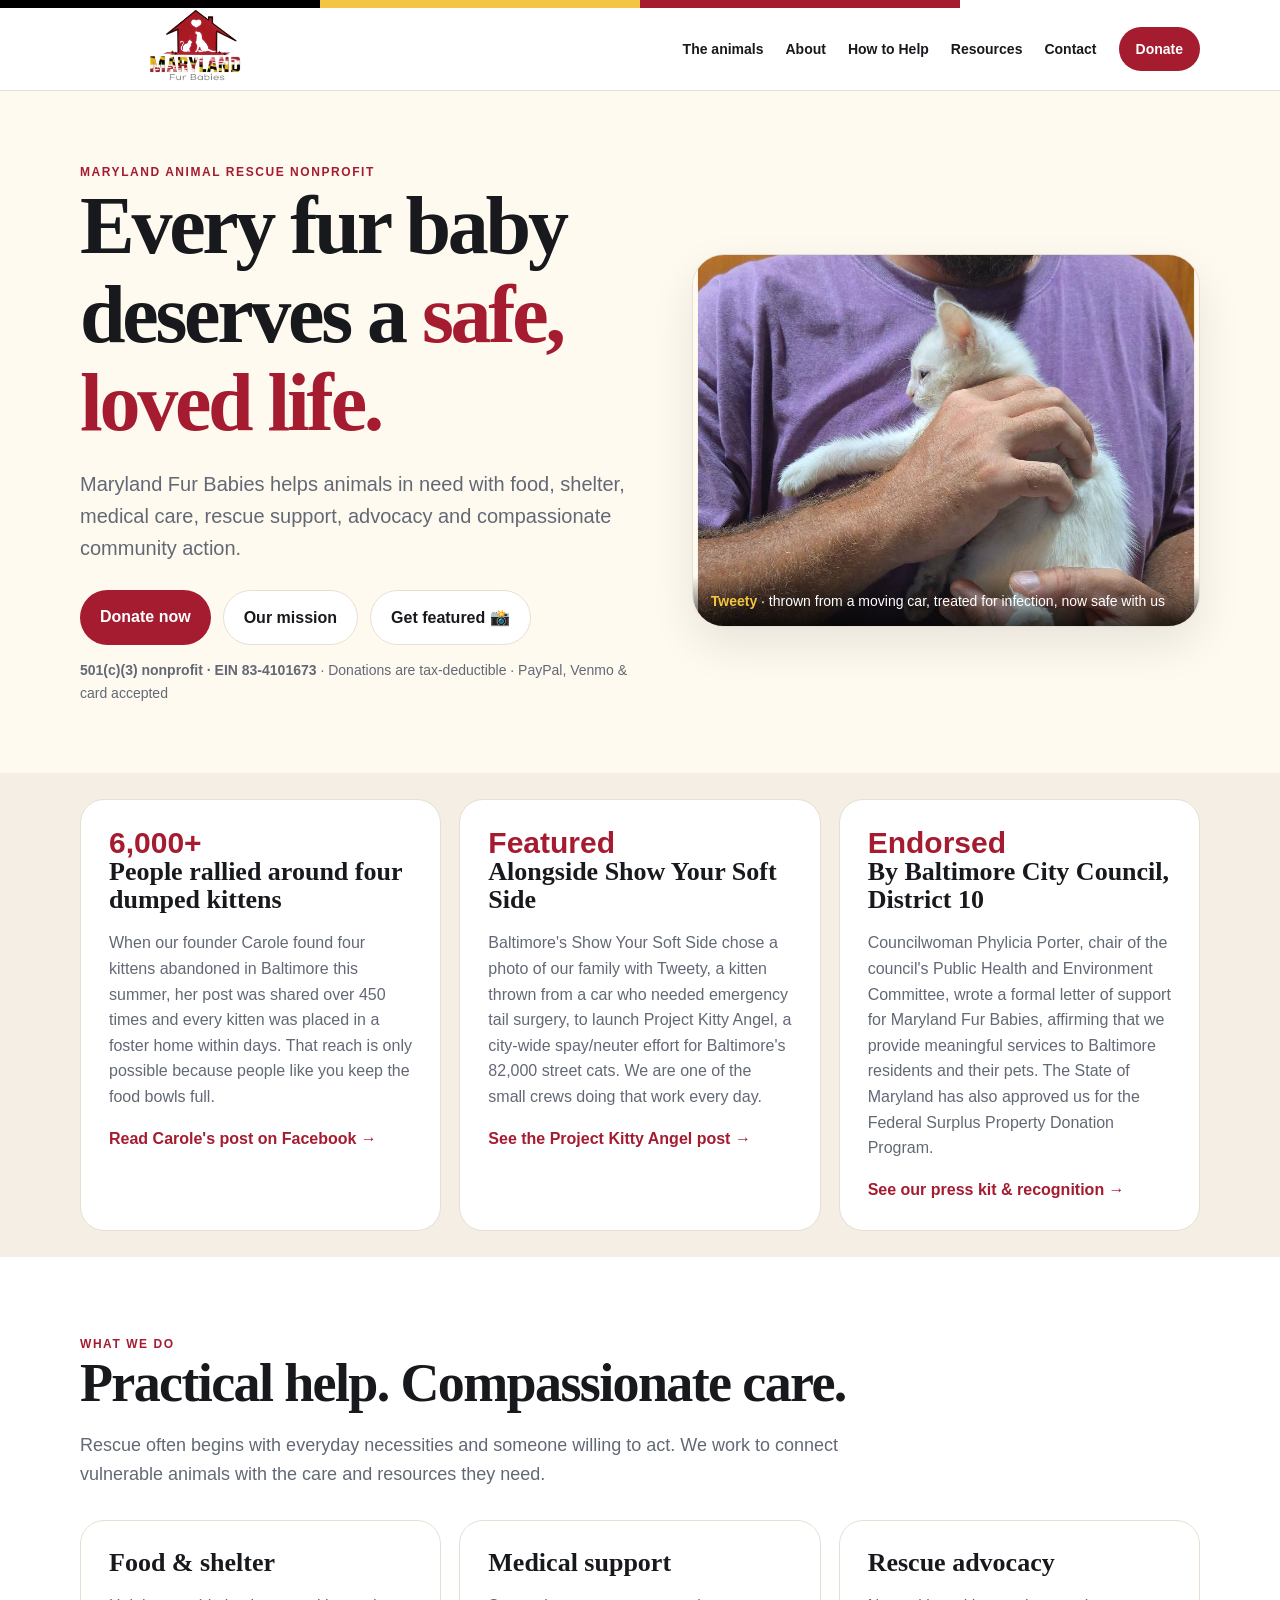
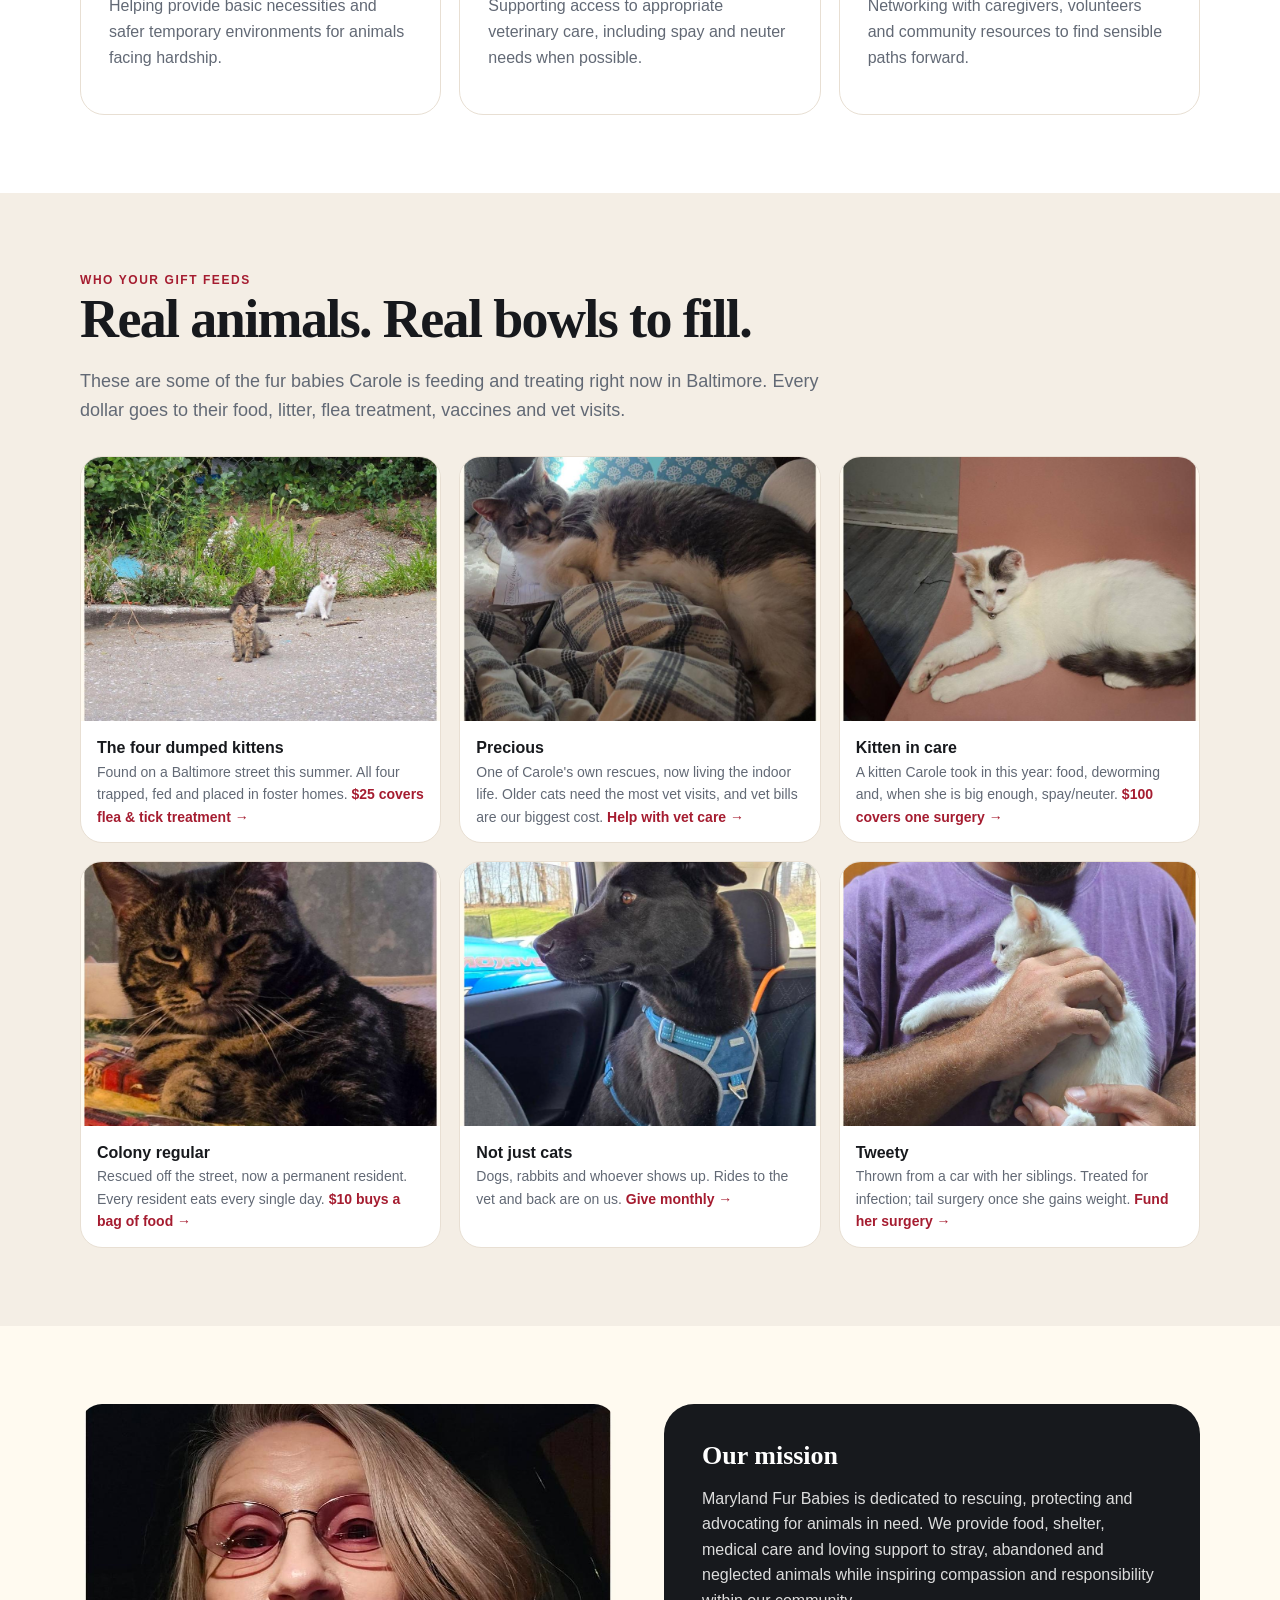
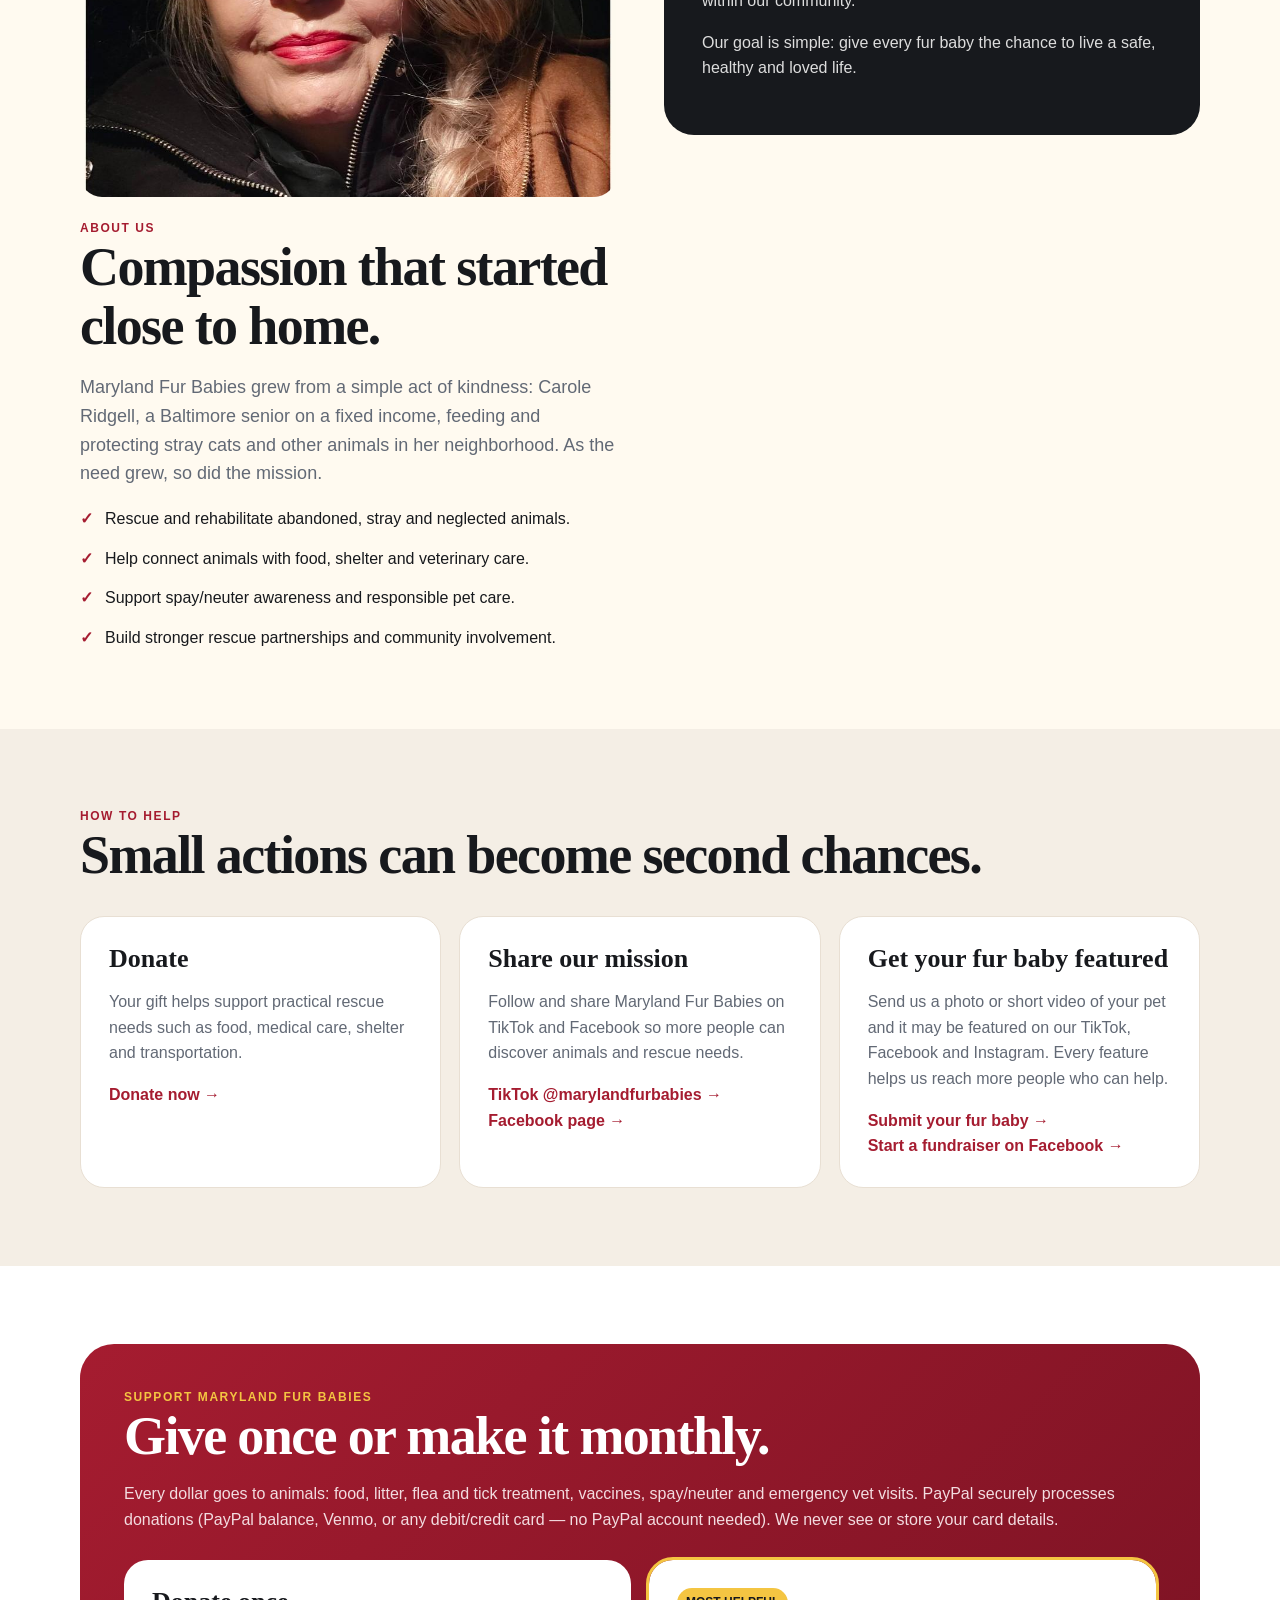
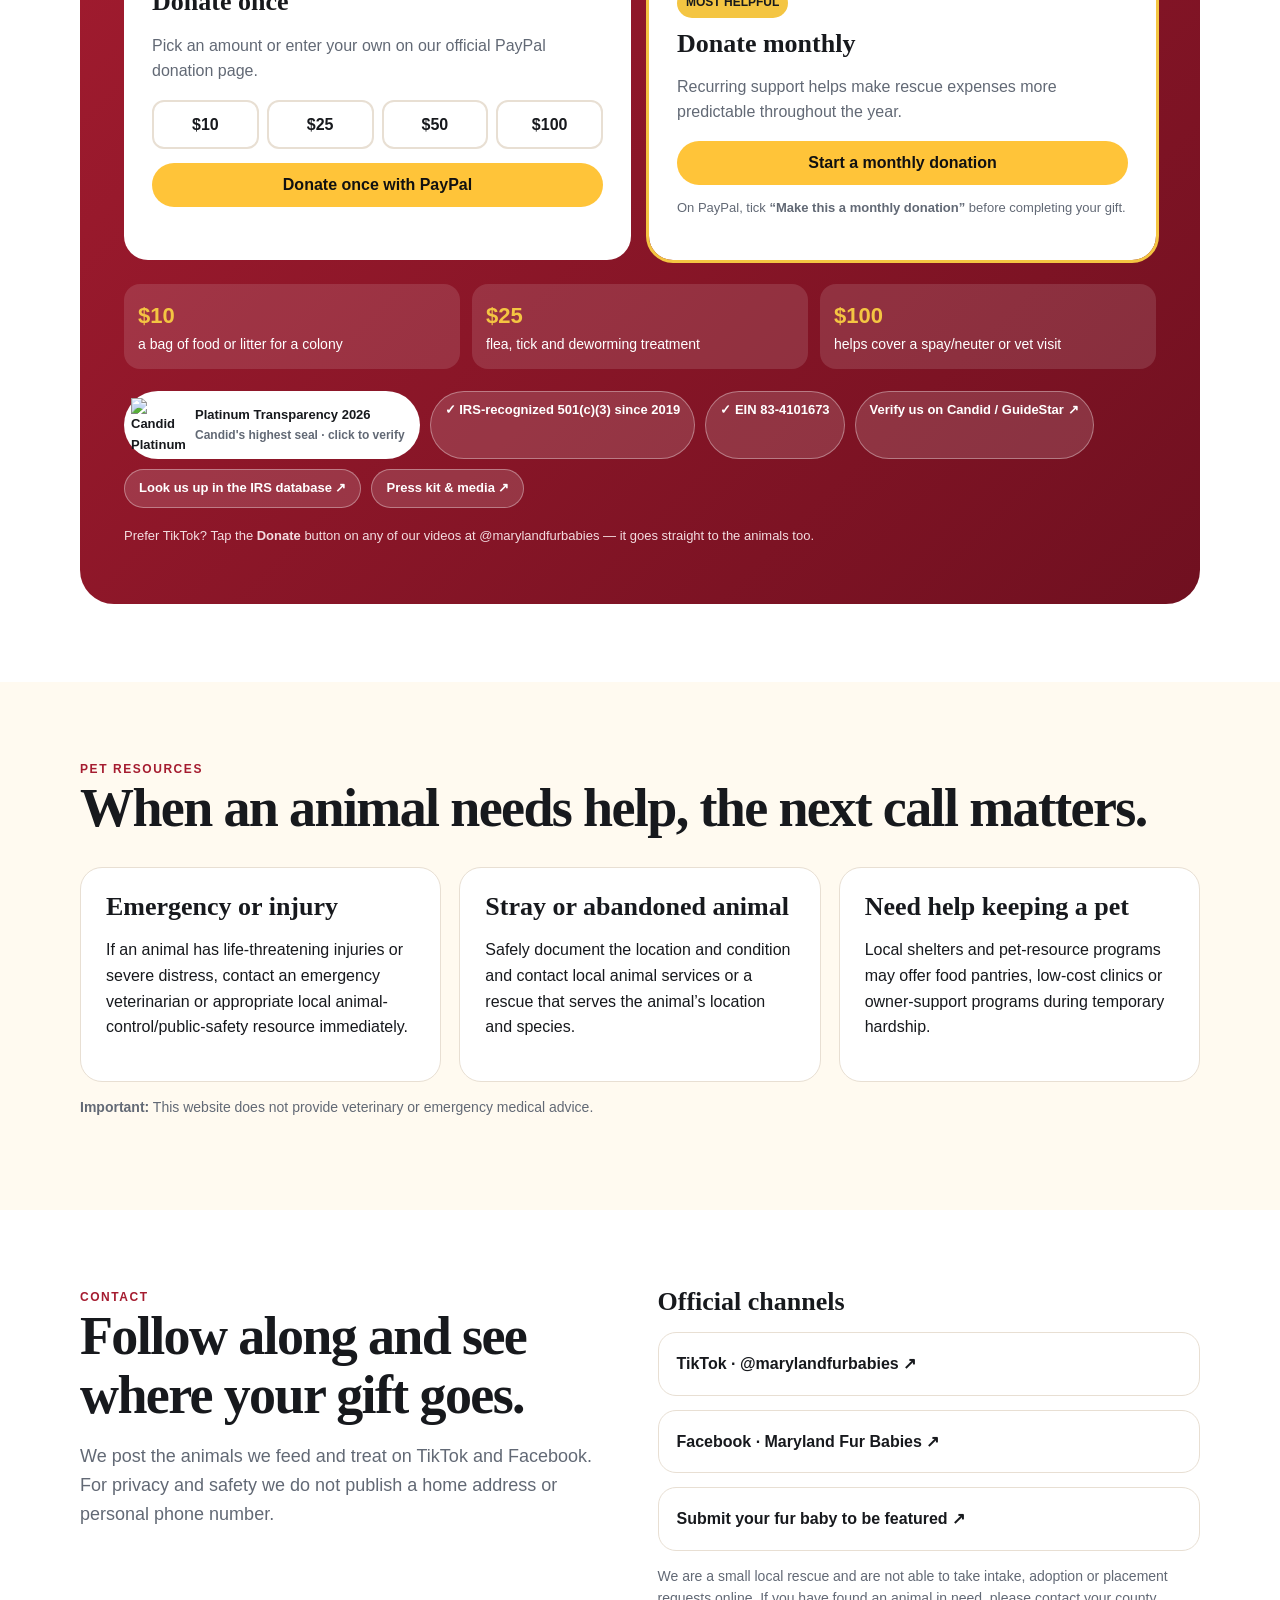
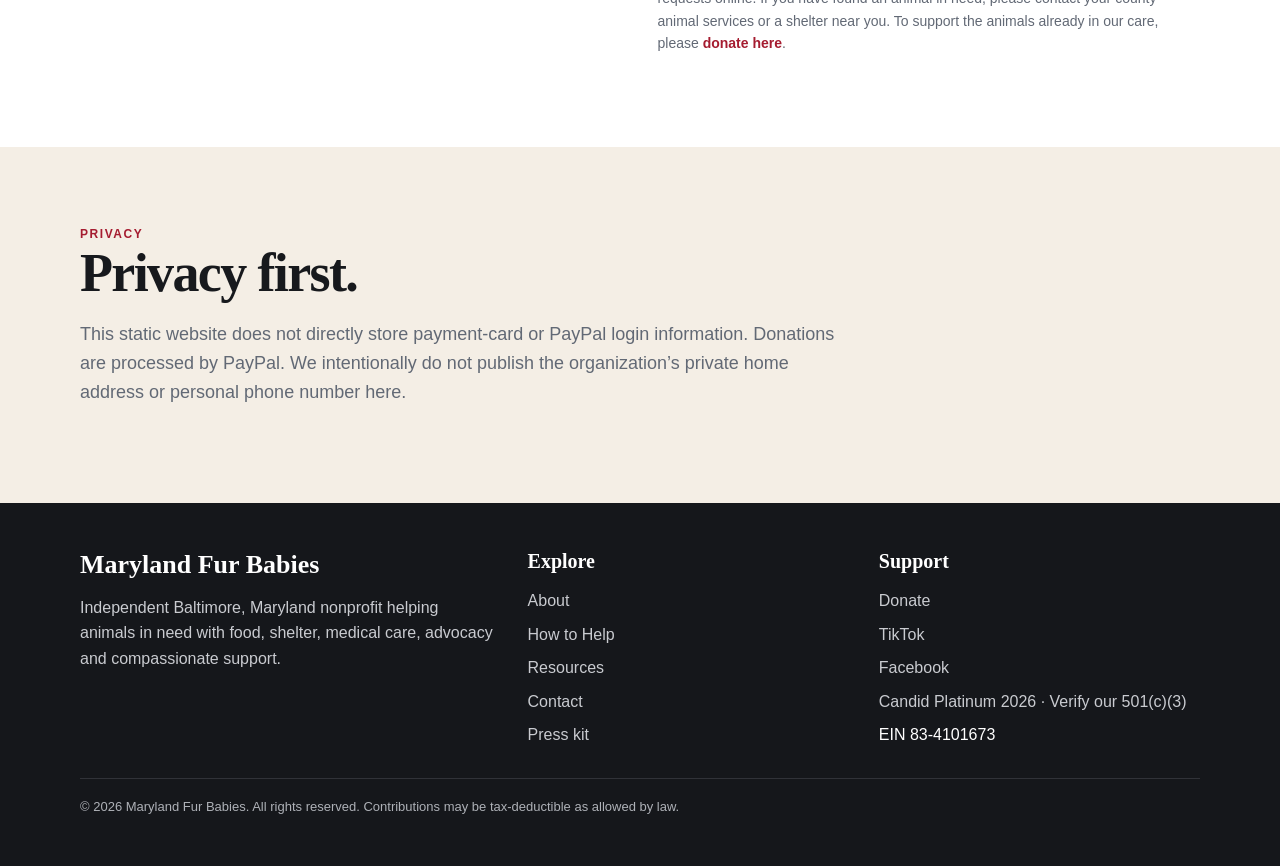
==== commit efd07a53: "Remove Google Ads tracking from index.html Removed Google Ads tracking script and associated metadat" ====
--- a/index.html
+++ b/index.html
@@ -69,74 +69,3 @@
 </script>
 </body>
 </html>
-<!doctype html>
-<html lang="en">
-<head>
-<meta charset="utf-8">
-<meta name="viewport" content="width=device-width,initial-scale=1">
-<!-- Google tag (gtag.js) - Google Ads AW-17764075250 -->
-<script async src="https://www.googletagmanager.com/gtag/js?id=AW-17764075250"></script>
-<script>
-window.dataLayer=window.dataLayer||[];function gtag(){dataLayer.push(arguments);}
-gtag('js',new Date());gtag('config','AW-17764075250');
-</script>
-<title>Maryland Fur Babies | Donate to a Baltimore, Maryland Animal Rescue</title>
-<meta name="description" content="Maryland Fur Babies is a Baltimore, Maryland 501(c)(3) animal rescue. Donate once or monthly to fund food, shelter, spay/neuter and vet care for stray and abandoned pets. Tax-deductible.">
-<link rel="canonical" href="https://marylandfurbabies.org/">
-<meta name="theme-color" content="#a51c30">
-<link rel="icon" href="assets/maryland-fur-babies-logo.jpg">
-<meta property="og:type" content="website">
-<meta property="og:site_name" content="Maryland Fur Babies">
-<meta property="og:title" content="Maryland Fur Babies | Donate to a Maryland Animal Rescue">
-<meta property="og:description" content="501(c)(3) animal rescue in Baltimore, Maryland. Your gift buys food, shelter and vet care for stray and abandoned pets. Tax-deductible.">
-<meta property="og:url" content="https://marylandfurbabies.org/">
-<meta property="og:image" content="https://marylandfurbabies.org/assets/photos/ray-kitten.jpg">
-<meta name="twitter:card" content="summary_large_image">
-<script type="application/ld+json">{"@context":"https://schema.org","@type":"NGO","name":"Maryland Fur Babies","alternateName":"Maryland Fur Babies Inc","url":"https://marylandfurbabies.org/","logo":"https://marylandfurbabies.org/assets/maryland-fur-babies-logo.webp","taxID":"83-4101673","nonprofitStatus":"Nonprofit501c3","address":{"@type":"PostalAddress","addressLocality":"Baltimore","addressRegion":"MD","addressCountry":"US"},"areaServed":{"@type":"State","name":"Maryland"},"sameAs":["https://www.tiktok.com/@marylandfurbabies","https://www.facebook.com/profile.php?id=61576079746308"],"potentialAction":{"@type":"DonateAction","target":"https://www.paypal.com/donate?hosted_button_id=3FETC7FMJ2J9Y"}}</script>
-<style>
-:root{--red:#a51c30;--dark:#17191d;--gold:#f4c542;--cream:#fffaf0;--muted:#626975;--line:#e8dfd3;--green:#276b5d}*{box-sizing:border-box}html{scroll-behavior:smooth}body{margin:0;font-family:Arial,Helvetica,sans-serif;color:var(--dark);background:var(--cream);line-height:1.6}a{text-decoration:none;color:inherit}.wrap{width:min(1120px,calc(100% - 36px));margin:auto}.stripe{height:8px;background:linear-gradient(90deg,#000 0 25%,#f4c542 25% 50%,#a51c30 50% 75%,#fff 75%)}header{position:sticky;top:0;z-index:10;background:rgba(255,255,255,.96);border-bottom:1px solid var(--line)}.head{min-height:82px;display:flex;align-items:center;justify-content:space-between;gap:24px}.logo{width:230px;max-height:72px;object-fit:contain}.nav{display:flex;gap:22px;align-items:center;font-weight:700;font-size:14px}.nav a:hover{color:var(--red)}.donate-top{background:var(--red);color:white!important;padding:11px 17px;border-radius:999px}.hero{padding:72px 0 55px}.hero-grid{display:grid;grid-template-columns:1.05fr .95fr;gap:50px;align-items:center}.eyebrow{font-size:12px;font-weight:800;letter-spacing:.13em;text-transform:uppercase;color:var(--red)}h1,h2,h3{font-family:Georgia,serif;line-height:1.08;margin:0 0 16px}h1{font-size:clamp(46px,7vw,82px);letter-spacing:-.04em}h2{font-size:clamp(34px,5vw,54px);letter-spacing:-.03em}h3{font-size:26px}.lead{font-size:20px;color:var(--muted)}.hero-logo{background:white;border:1px solid var(--line);border-radius:32px;padding:34px;box-shadow:0 18px 45px rgba(0,0,0,.09)}.hero-logo{padding:0;overflow:hidden;position:relative}.hero-logo img{width:100%;aspect-ratio:911/669;height:auto;object-fit:cover;object-position:center;display:block}.cap{position:absolute;left:0;right:0;bottom:0;padding:14px 18px;background:linear-gradient(transparent,rgba(0,0,0,.72));color:#fff;font-size:14px}.cap b{color:var(--gold)}.gallery{display:grid;grid-template-columns:repeat(3,1fr);gap:18px;margin-top:32px}.gallery figure{margin:0;background:white;border:1px solid var(--line);border-radius:22px;overflow:hidden}.gallery img{width:100%;aspect-ratio:911/669;object-fit:cover;object-position:center;display:block}.gallery figcaption{padding:14px 16px;font-size:14px;color:var(--muted)}.gallery figcaption b{display:block;color:var(--dark);font-size:16px}.about-photo{width:100%;aspect-ratio:911/669;object-fit:cover;border-radius:22px;display:block;margin-bottom:22px}.verify{display:flex;flex-wrap:wrap;gap:10px;margin-top:22px}.verify a,.verify span{background:rgba(255,255,255,.14);border:1px solid rgba(255,255,255,.35);color:#fff;border-radius:999px;padding:8px 14px;font-size:13px;font-weight:800}.verify a:hover{background:rgba(255,255,255,.26)}.verify .seal{background:#fff;color:var(--dark);display:inline-flex;align-items:center;gap:10px;padding:6px 14px 6px 6px}.verify .seal img{width:54px;height:54px;display:block}.verify .seal span{background:none;border:0;padding:0;color:var(--dark)}.verify .seal b{display:block;font-size:13px}.verify .seal small{display:block;font-weight:600;color:var(--muted);font-size:12px}@media(max-width:820px){.gallery{grid-template-columns:1fr 1fr}}.press{padding:26px 0}.press .wrap{display:grid;grid-template-columns:1fr 1fr 1fr;gap:18px}.press .card p{color:var(--muted)}.press .card a{color:var(--red);font-weight:800;text-decoration:none}.press .num{font-size:30px;font-weight:900;color:var(--red);line-height:1}@media(max-width:820px){.press .wrap{grid-template-columns:1fr}}.buttons{display:flex;flex-wrap:wrap;gap:12px;margin-top:26px}.btn{display:inline-block;padding:14px 20px;border-radius:999px;font-weight:800}.primary{background:var(--red);color:white}.secondary{background:white;border:1px solid var(--line)}section{padding:78px 0}.white{background:white}.tint{background:#f4eee5}.section-intro{max-width:760px;color:var(--muted);font-size:18px}.cards{display:grid;grid-template-columns:repeat(3,1fr);gap:18px;margin-top:32px}.card{background:white;border:1px solid var(--line);border-radius:24px;padding:28px}.card p{color:var(--muted)}.about-grid{display:grid;grid-template-columns:1fr 1fr;gap:48px;align-items:start}.story{background:var(--dark);color:white;border-radius:30px;padding:38px}.story p{color:#ddd}.checks{display:grid;gap:14px}.check{display:flex;gap:12px}.check b{color:var(--red)}.donate-box{background:linear-gradient(135deg,var(--red),#701020);color:white;border-radius:34px;padding:44px}.donate-box p{color:#f3dce0}.donation-options{display:grid;grid-template-columns:1fr 1fr;gap:18px;margin-top:28px}.donation-card{background:white;color:var(--dark);border-radius:24px;padding:28px}.donation-card.monthly{outline:3px solid var(--gold)}.donation-card p{color:var(--muted)}.tag{display:inline-block;background:var(--gold);padding:5px 9px;border-radius:999px;font-size:12px;font-weight:800;margin-bottom:12px}.paypal-btn{border:0;background:#ffc439;color:#111;padding:13px 20px;border-radius:999px;font-size:16px;font-weight:800;cursor:pointer;width:100%}.paypal-btn:hover{filter:brightness(.98)}.amounts{display:flex;flex-wrap:wrap;gap:8px;margin:0 0 14px}.amounts a{flex:1 1 60px;text-align:center;border:2px solid var(--line);border-radius:12px;padding:10px 6px;font-weight:800;color:var(--dark)}.amounts a:hover{border-color:var(--red);color:var(--red)}.impact{display:grid;grid-template-columns:repeat(3,1fr);gap:12px;margin-top:24px}.impact div{background:rgba(255,255,255,.12);border-radius:16px;padding:14px;font-size:14px}.impact b{display:block;font-size:22px;color:var(--gold)}.socials{display:flex;gap:10px;flex-wrap:wrap;margin-top:14px}.socials a{background:white;border:1px solid var(--line);border-radius:999px;padding:9px 15px;font-weight:800;font-size:14px}.note{font-size:13px;color:var(--muted)!important}.resource-grid{display:grid;grid-template-columns:repeat(3,1fr);gap:18px;margin-top:30px}.resource{background:white;border:1px solid var(--line);border-radius:22px;padding:25px}.contact{display:grid;grid-template-columns:1fr 1fr;gap:35px}.social{display:block;background:white;border:1px solid var(--line);border-radius:18px;padding:18px;font-weight:800;margin-top:14px}.privacy{font-size:14px;color:var(--muted)}footer{background:#15171b;color:white;padding:48px 0}.foot{display:grid;grid-template-columns:1.3fr 1fr 1fr;gap:30px}.foot p,.foot a{color:#c9cbd0}.foot-links{display:grid;gap:8px}.small{font-size:13px;color:#aeb1b7;margin-top:30px;border-top:1px solid #303238;padding-top:18px}@media(max-width:820px){.nav a:not(.donate-top){display:none}.hero-grid,.about-grid,.donation-options,.contact{grid-template-columns:1fr}.cards,.resource-grid,.impact{grid-template-columns:1fr}.hero{padding-top:44px}.logo{width:190px}.foot{grid-template-columns:1fr}}
-</style>
-</head>
-<body>
-<div class="stripe"></div>
-<header><div class="wrap head"><a href="#home"><img class="logo" alt="Maryland Fur Babies" src="assets/maryland-fur-babies-logo.webp" width="720" height="562"></a><nav class="nav"><a href="#animals">The animals</a><a href="#about">About</a><a href="#help">How to Help</a><a href="#resources">Resources</a><a href="#contact">Contact</a><a class="donate-top" href="#donate">Donate</a></nav></div></header>
-<main id="home">
-<section class="hero"><div class="wrap hero-grid"><div><div class="eyebrow">Maryland animal rescue nonprofit</div><h1>Every fur baby deserves a <span style="color:var(--red)">safe, loved life.</span></h1><p class="lead">Maryland Fur Babies helps animals in need with food, shelter, medical care, rescue support, advocacy and compassionate community action.</p><div class="buttons"><a class="btn primary" href="#donate">Donate now</a><a class="btn secondary" href="#about">Our mission</a><a class="btn secondary" href="https://docs.google.com/forms/d/e/1FAIpQLSc2VOQzJVOvMksQ3aCDCWvERfJDNNDyjtKXVjlesEvU5q_gtw/viewform" target="_blank" rel="noopener">Get featured 📸</a></div><p class="privacy"><strong>501(c)(3) nonprofit · EIN 83-4101673</strong> · Donations are tax-deductible · PayPal, Venmo &amp; card accepted</p></div><div class="hero-logo"><img alt="Tweety, a rescued kitten, held safely in our arms" width="911" height="669" src="assets/photos/ray-kitten.jpg"><div class="cap"><b>Tweety</b> · thrown from a moving car, treated for infection, now safe with us</div></div></div></section>
-<section class="press tint"><div class="wrap"><article class="card"><div class="num">6,000+</div><h3>People rallied around four dumped kittens</h3><p>When our founder Carole found four kittens abandoned in Baltimore this summer, her post was shared over 450 times and every kitten was placed in a foster home within days. That reach is only possible because people like you keep the food bowls full.</p><a href="https://www.facebook.com/share/p/1HqQAcNdQc/" target="_blank" rel="noopener">Read Carole's post on Facebook →</a></article><article class="card"><div class="num">Featured</div><h3>Alongside Show Your Soft Side</h3><p>Baltimore's Show Your Soft Side chose a photo of our family with Tweety, a kitten thrown from a car who needed emergency tail surgery, to launch Project Kitty Angel, a city-wide spay/neuter effort for Baltimore's 82,000 street cats. We are one of the small crews doing that work every day.</p><a href="https://www.facebook.com/share/p/19U3r3arE9/" target="_blank" rel="noopener">See the Project Kitty Angel post →</a></article><article class="card"><div class="num">Endorsed</div><h3>By Baltimore City Council, District 10</h3><p>Councilwoman Phylicia Porter, chair of the council's Public Health and Environment Committee, wrote a formal letter of support for Maryland Fur Babies, affirming that we provide meaningful services to Baltimore residents and their pets. The State of Maryland has also approved us for the Federal Surplus Property Donation Program.</p><a href="press.html">See our press kit &amp; recognition →</a></article></div></section>
-<section class="white"><div class="wrap"><div class="eyebrow">What we do</div><h2>Practical help. Compassionate care.</h2><p class="section-intro">Rescue often begins with everyday necessities and someone willing to act. We work to connect vulnerable animals with the care and resources they need.</p><div class="cards"><article class="card"><h3>Food & shelter</h3><p>Helping provide basic necessities and safer temporary environments for animals facing hardship.</p></article><article class="card"><h3>Medical support</h3><p>Supporting access to appropriate veterinary care, including spay and neuter needs when possible.</p></article><article class="card"><h3>Rescue advocacy</h3><p>Networking with caregivers, volunteers and community resources to find sensible paths forward.</p></article></div></div></section>
-<section id="animals" class="tint"><div class="wrap"><div class="eyebrow">Who your gift feeds</div><h2>Real animals. Real bowls to fill.</h2><p class="section-intro">These are some of the fur babies Carole is feeding and treating right now in Baltimore. Every dollar goes to their food, litter, flea treatment, vaccines and vet visits.</p><div class="gallery"><figure><img loading="lazy" src="assets/photos/colony.jpg" alt="Four kittens abandoned on a Baltimore street"><figcaption><b>The four dumped kittens</b>Found on a Baltimore street this summer. All four trapped, fed and placed in foster homes. <a href="#donate" style="color:var(--red);font-weight:800">$25 covers flea &amp; tick treatment →</a></figcaption></figure><figure><img loading="lazy" src="assets/photos/precious.jpg" alt="Precious the cat resting on a blanket"><figcaption><b>Precious</b>One of Carole's own rescues, now living the indoor life. Older cats need the most vet visits, and vet bills are our biggest cost. <a href="#donate" style="color:var(--red);font-weight:800">Help with vet care →</a></figcaption></figure><figure><img loading="lazy" src="assets/photos/white-kitten.jpg" alt="Young white kitten resting on a chair"><figcaption><b>Kitten in care</b>A kitten Carole took in this year: food, deworming and, when she is big enough, spay/neuter. <a href="#donate" style="color:var(--red);font-weight:800">$100 covers one surgery →</a></figcaption></figure><figure><img loading="lazy" src="assets/photos/tabby.jpg" alt="Tabby cat resting indoors"><figcaption><b>Colony regular</b>Rescued off the street, now a permanent resident. Every resident eats every single day. <a href="#donate" style="color:var(--red);font-weight:800">$10 buys a bag of food →</a></figcaption></figure><figure><img loading="lazy" src="assets/photos/dog.jpg" alt="Black dog in a harness riding in a car"><figcaption><b>Not just cats</b>Dogs, rabbits and whoever shows up. Rides to the vet and back are on us. <a href="#donate" style="color:var(--red);font-weight:800">Give monthly →</a></figcaption></figure><figure><img loading="lazy" src="assets/photos/ray-kitten.jpg" alt="Tweety the kitten being held"><figcaption><b>Tweety</b>Thrown from a car with her siblings. Treated for infection; tail surgery once she gains weight. <a href="#donate" style="color:var(--red);font-weight:800">Fund her surgery →</a></figcaption></figure></div></div></section>
-<section id="about"><div class="wrap about-grid"><div><img class="about-photo" loading="lazy" src="assets/photos/carole.jpg" alt="Carole Ridgell, founder of Maryland Fur Babies"><div class="eyebrow">About us</div><h2>Compassion that started close to home.</h2><p class="section-intro">Maryland Fur Babies grew from a simple act of kindness: Carole Ridgell, a Baltimore senior on a fixed income, feeding and protecting stray cats and other animals in her neighborhood. As the need grew, so did the mission.</p><div class="checks"><div class="check"><b>✓</b><span>Rescue and rehabilitate abandoned, stray and neglected animals.</span></div><div class="check"><b>✓</b><span>Help connect animals with food, shelter and veterinary care.</span></div><div class="check"><b>✓</b><span>Support spay/neuter awareness and responsible pet care.</span></div><div class="check"><b>✓</b><span>Build stronger rescue partnerships and community involvement.</span></div></div></div><div class="story"><h3>Our mission</h3><p>Maryland Fur Babies is dedicated to rescuing, protecting and advocating for animals in need. We provide food, shelter, medical care and loving support to stray, abandoned and neglected animals while inspiring compassion and responsibility within our community.</p><p>Our goal is simple: give every fur baby the chance to live a safe, healthy and loved life.</p></div></div></section>
-<section id="help" class="tint"><div class="wrap"><div class="eyebrow">How to help</div><h2>Small actions can become second chances.</h2><div class="cards"><article class="card"><h3>Donate</h3><p>Your gift helps support practical rescue needs such as food, medical care, shelter and transportation.</p><a style="color:var(--red);font-weight:800" href="#donate">Donate now →</a></article><article class="card"><h3>Share our mission</h3><p>Follow and share Maryland Fur Babies on TikTok and Facebook so more people can discover animals and rescue needs.</p><a style="color:var(--red);font-weight:800" href="https://www.tiktok.com/@marylandfurbabies" target="_blank" rel="noopener">TikTok @marylandfurbabies →</a><br><a style="color:var(--red);font-weight:800" href="https://www.facebook.com/profile.php?id=61576079746308" target="_blank" rel="noopener">Facebook page →</a></article><article class="card"><h3>Get your fur baby featured</h3><p>Send us a photo or short video of your pet and it may be featured on our TikTok, Facebook and Instagram. Every feature helps us reach more people who can help.</p><a style="color:var(--red);font-weight:800" href="https://docs.google.com/forms/d/e/1FAIpQLSc2VOQzJVOvMksQ3aCDCWvERfJDNNDyjtKXVjlesEvU5q_gtw/viewform" target="_blank" rel="noopener">Submit your fur baby →</a><br><a style="color:var(--red);font-weight:800" href="https://www.facebook.com/profile.php?id=61576079746308" target="_blank" rel="noopener">Start a fundraiser on Facebook →</a></article></div></div></section>
-<section id="donate" class="white"><div class="wrap"><div class="donate-box"><div class="eyebrow" style="color:var(--gold)">Support Maryland Fur Babies</div><h2>Give once or make it monthly.</h2><p>Every dollar goes to animals: food, litter, flea and tick treatment, vaccines, spay/neuter and emergency vet visits. PayPal securely processes donations (PayPal balance, Venmo, or any debit/credit card &mdash; no PayPal account needed). We never see or store your card details.</p><div class="donation-options"><div class="donation-card"><h3>Donate once</h3><p>Pick an amount or enter your own on our official PayPal donation page.</p><div class="amounts"><a href="https://www.paypal.com/donate?hosted_button_id=3FETC7FMJ2J9Y&amount=10" target="_blank" rel="noopener">$10</a><a href="https://www.paypal.com/donate?hosted_button_id=3FETC7FMJ2J9Y&amount=25" target="_blank" rel="noopener">$25</a><a href="https://www.paypal.com/donate?hosted_button_id=3FETC7FMJ2J9Y&amount=50" target="_blank" rel="noopener">$50</a><a href="https://www.paypal.com/donate?hosted_button_id=3FETC7FMJ2J9Y&amount=100" target="_blank" rel="noopener">$100</a></div><form action="https://www.paypal.com/donate" method="post" target="_blank"><input type="hidden" name="hosted_button_id" value="3FETC7FMJ2J9Y"><button class="paypal-btn" type="submit">Donate once with PayPal</button></form></div><div class="donation-card monthly"><span class="tag">MOST HELPFUL</span><h3>Donate monthly</h3><p>Recurring support helps make rescue expenses more predictable throughout the year.</p><form action="https://www.paypal.com/donate" method="post" target="_blank"><input type="hidden" name="hosted_button_id" value="3FETC7FMJ2J9Y"><button class="paypal-btn" type="submit">Start a monthly donation</button></form><p class="note">On PayPal, tick <strong>&ldquo;Make this a monthly donation&rdquo;</strong> before completing your gift.</p></div></div><div class="impact"><div><b>$10</b>a bag of food or litter for a colony</div><div><b>$25</b>flea, tick and deworming treatment</div><div><b>$100</b>helps cover a spay/neuter or vet visit</div></div><div class="verify"><a class="seal" href="https://app.candid.org/profile/9790874/maryland-fur-babies-83-4101673" target="_blank" rel="noopener"><img src="https://widgets.guidestar.org/prod/v1/pdp/transparency-seal/9790874/svg" alt="Candid Platinum Seal of Transparency 2026"><span><b>Platinum Transparency 2026</b><small>Candid's highest seal · click to verify</small></span></a><span>✓ IRS-recognized 501(c)(3) since 2019</span><span>✓ EIN 83-4101673</span><a href="https://app.candid.org/profile/9790874/maryland-fur-babies-83-4101673" target="_blank" rel="noopener">Verify us on Candid / GuideStar ↗</a><a href="https://apps.irs.gov/app/eos/" target="_blank" rel="noopener">Look us up in the IRS database ↗</a><a href="press.html">Press kit &amp; media ↗</a></div><p class="note" style="color:#f3dce0!important;margin-top:18px">Prefer TikTok? Tap the <strong>Donate</strong> button on any of our videos at @marylandfurbabies &mdash; it goes straight to the animals too.</p></div></div></section>
-<section id="resources"><div class="wrap"><div class="eyebrow">Pet resources</div><h2>When an animal needs help, the next call matters.</h2><div class="resource-grid"><article class="resource"><h3>Emergency or injury</h3><p>If an animal has life-threatening injuries or severe distress, contact an emergency veterinarian or appropriate local animal-control/public-safety resource immediately.</p></article><article class="resource"><h3>Stray or abandoned animal</h3><p>Safely document the location and condition and contact local animal services or a rescue that serves the animal’s location and species.</p></article><article class="resource"><h3>Need help keeping a pet</h3><p>Local shelters and pet-resource programs may offer food pantries, low-cost clinics or owner-support programs during temporary hardship.</p></article></div><p class="privacy"><strong>Important:</strong> This website does not provide veterinary or emergency medical advice.</p></div></section>
-<section id="contact" class="white"><div class="wrap contact"><div><div class="eyebrow">Contact</div><h2>Follow along and see where your gift goes.</h2><p class="section-intro">We post the animals we feed and treat on TikTok and Facebook. For privacy and safety we do not publish a home address or personal phone number.</p></div><div><h3>Official channels</h3><a class="social" href="https://www.tiktok.com/@marylandfurbabies" target="_blank" rel="noopener">TikTok · @marylandfurbabies ↗</a><a class="social" href="https://www.facebook.com/profile.php?id=61576079746308" target="_blank" rel="noopener">Facebook · Maryland Fur Babies ↗</a><a class="social" href="https://docs.google.com/forms/d/e/1FAIpQLSc2VOQzJVOvMksQ3aCDCWvERfJDNNDyjtKXVjlesEvU5q_gtw/viewform" target="_blank" rel="noopener">Submit your fur baby to be featured ↗</a><p class="privacy">We are a small local rescue and are not able to take intake, adoption or placement requests online. If you have found an animal in need, please contact your county animal services or a shelter near you. To support the animals already in our care, please <a href="#donate" style="color:var(--red);font-weight:800">donate here</a>.</p></div></div></section>
-<section id="privacy" class="tint"><div class="wrap"><div class="eyebrow">Privacy</div><h2>Privacy first.</h2><p class="section-intro">This static website does not directly store payment-card or PayPal login information. Donations are processed by PayPal. We intentionally do not publish the organization’s private home address or personal phone number here.</p></div></section>
-</main>
-<footer><div class="wrap"><div class="foot"><div><h3>Maryland Fur Babies</h3><p>Independent Baltimore, Maryland nonprofit helping animals in need with food, shelter, medical care, advocacy and compassionate support.</p></div><div><h3 style="font-size:20px">Explore</h3><div class="foot-links"><a href="#about">About</a><a href="#help">How to Help</a><a href="#resources">Resources</a><a href="#contact">Contact</a><a href="press.html">Press kit</a></div></div><div><h3 style="font-size:20px">Support</h3><div class="foot-links"><a href="#donate">Donate</a><a href="https://www.tiktok.com/@marylandfurbabies" target="_blank" rel="noopener">TikTok</a><a href="https://www.facebook.com/profile.php?id=61576079746308" target="_blank" rel="noopener">Facebook</a><a href="https://app.candid.org/profile/9790874/maryland-fur-babies-83-4101673" target="_blank" rel="noopener">Candid Platinum 2026 · Verify our 501(c)(3)</a><span>EIN 83-4101673</span></div></div></div><div class="small">© 2026 Maryland Fur Babies. All rights reserved. Contributions may be tax-deductible as allowed by law.</div></div></footer>
-<script>
-/* Maryland Fur Babies - report PayPal donate clicks to Google Ads */
-(function(){
-  var SEND_TO='AW-17764075250/CCcnCO7fkv4cEPKNyZZC';
-  var ONE_TIME_DEFAULT=25;   /* assumed average one-time gift */
-  var MONTHLY_VALUE=100;     /* assumed first-year worth of a monthly donor */
-  function report(value){
-    if(typeof gtag!=='function')return;
-    gtag('event','conversion',{'send_to':SEND_TO,'value':value,'currency':'USD'});
-  }
-  document.addEventListener('click',function(e){
-    var t=e.target;
-    var a=(t&&t.closest)?t.closest('a[href*="paypal.com/donate"]'):null;
-    if(!a)return;
-    var m=/[?&]amount=(\d+(?:\.\d+)?)/.exec(a.getAttribute('href')||'');
-    report(m?parseFloat(m[1]):ONE_TIME_DEFAULT);
-  },true);
-  document.addEventListener('submit',function(e){
-    var f=e.target;
-    if(!f||!f.action||f.action.indexOf('paypal.com/donate')===-1)return;
-    var txt=(f.textContent||'').toLowerCase();
-    report(txt.indexOf('monthly')!==-1?MONTHLY_VALUE:ONE_TIME_DEFAULT);
-  },true);
-})();
-</script>
-</body>
-</html>
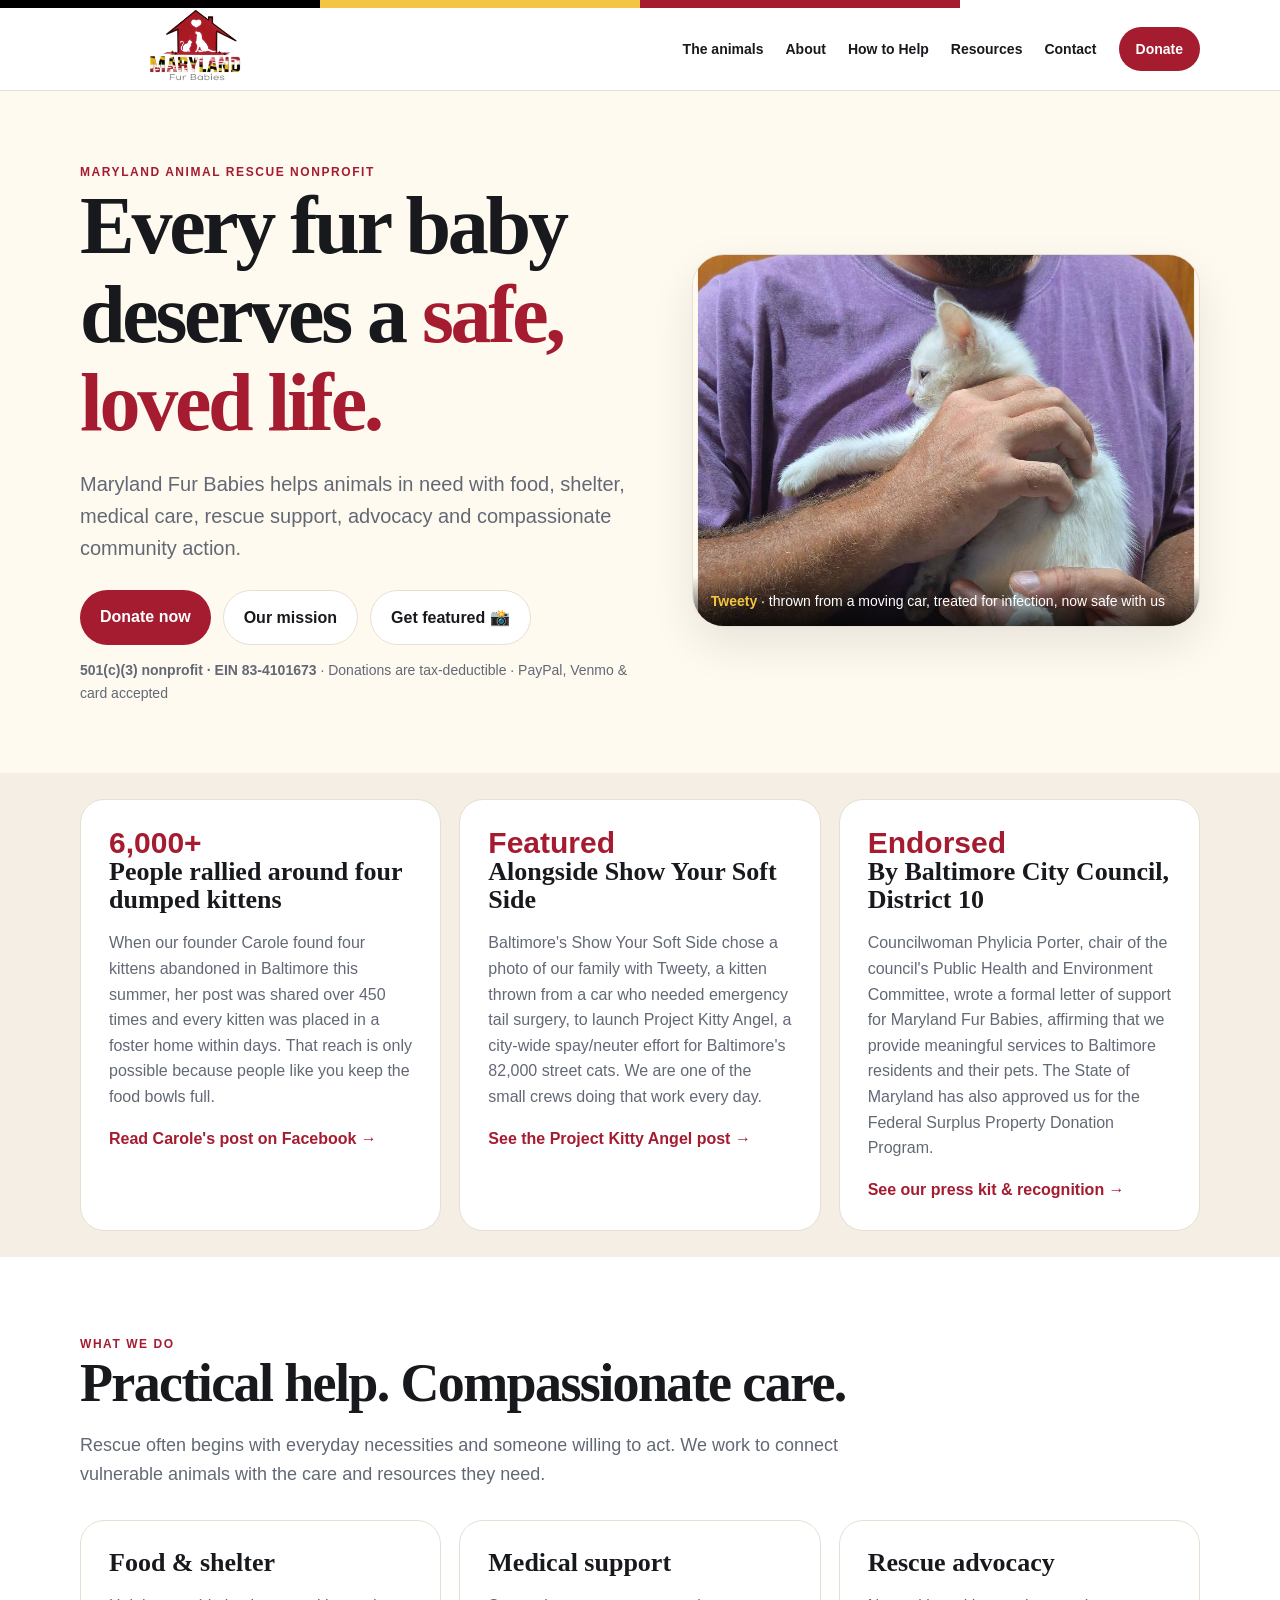
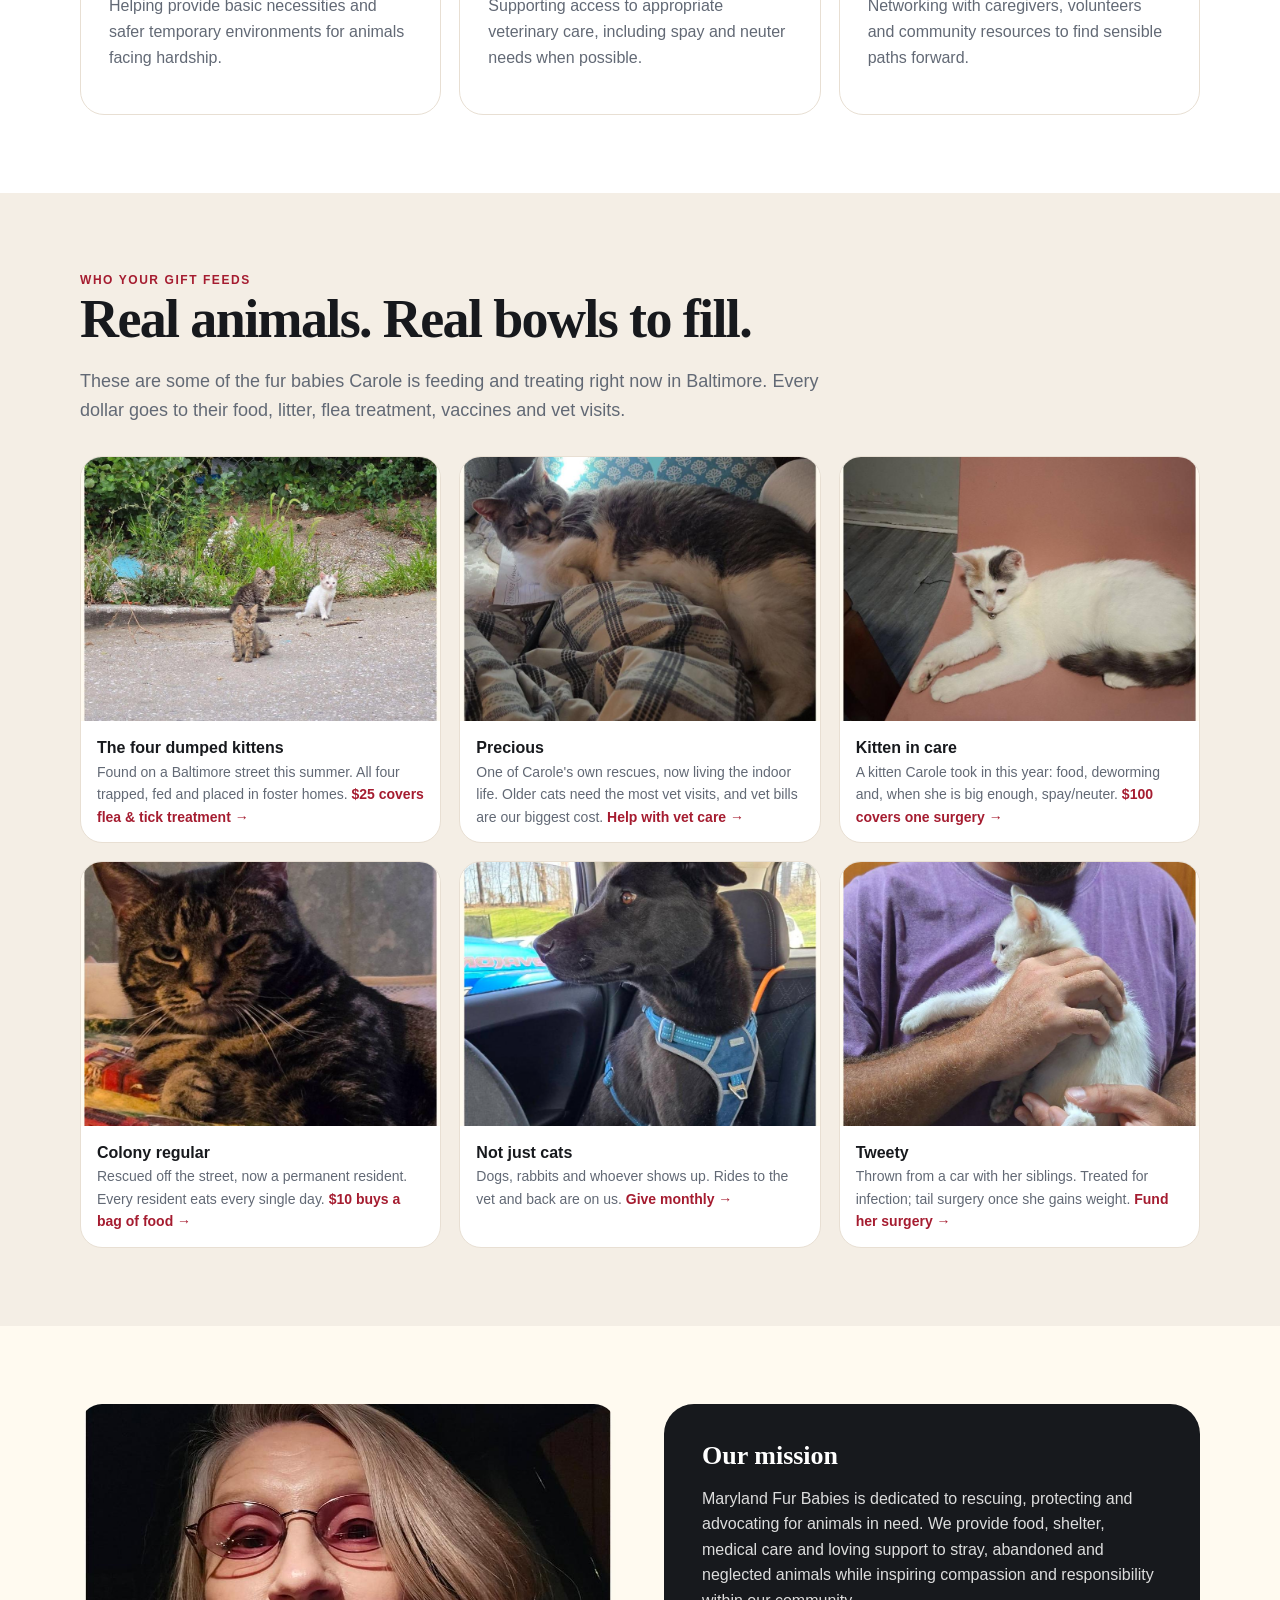
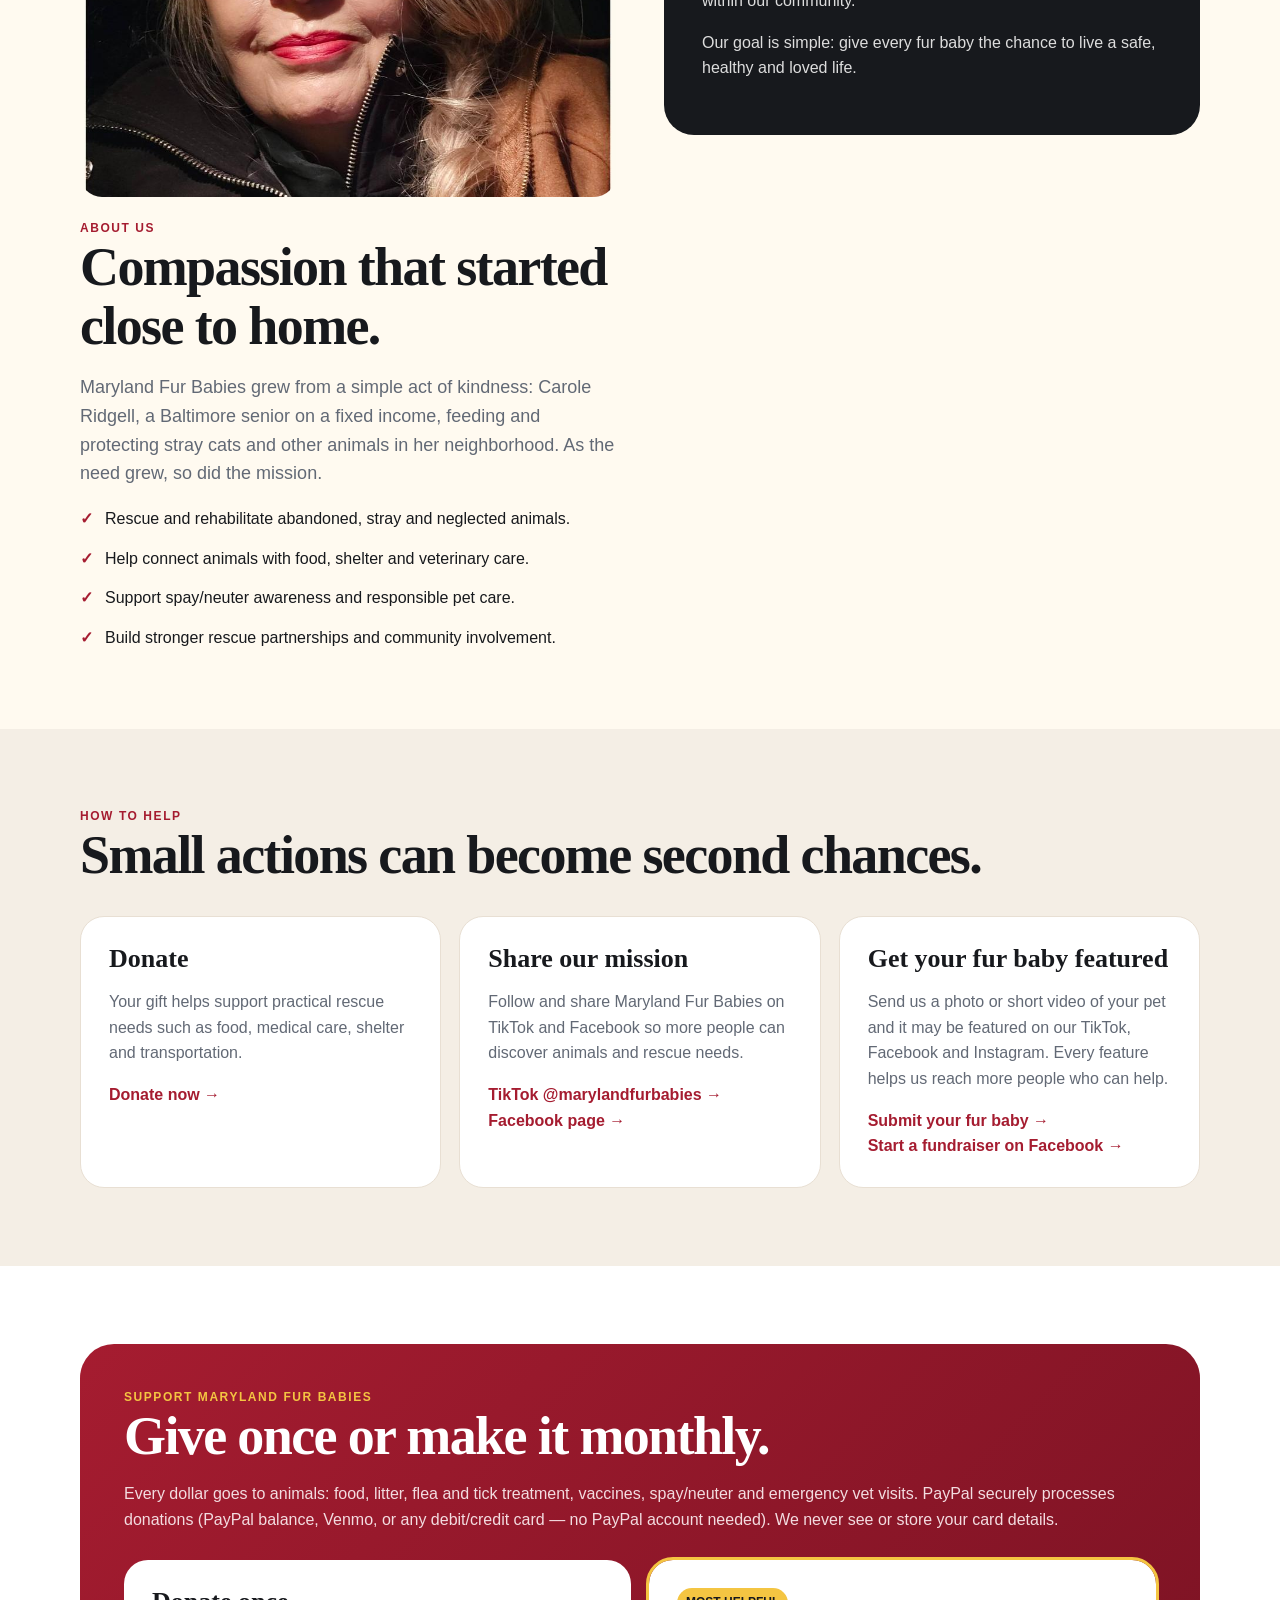
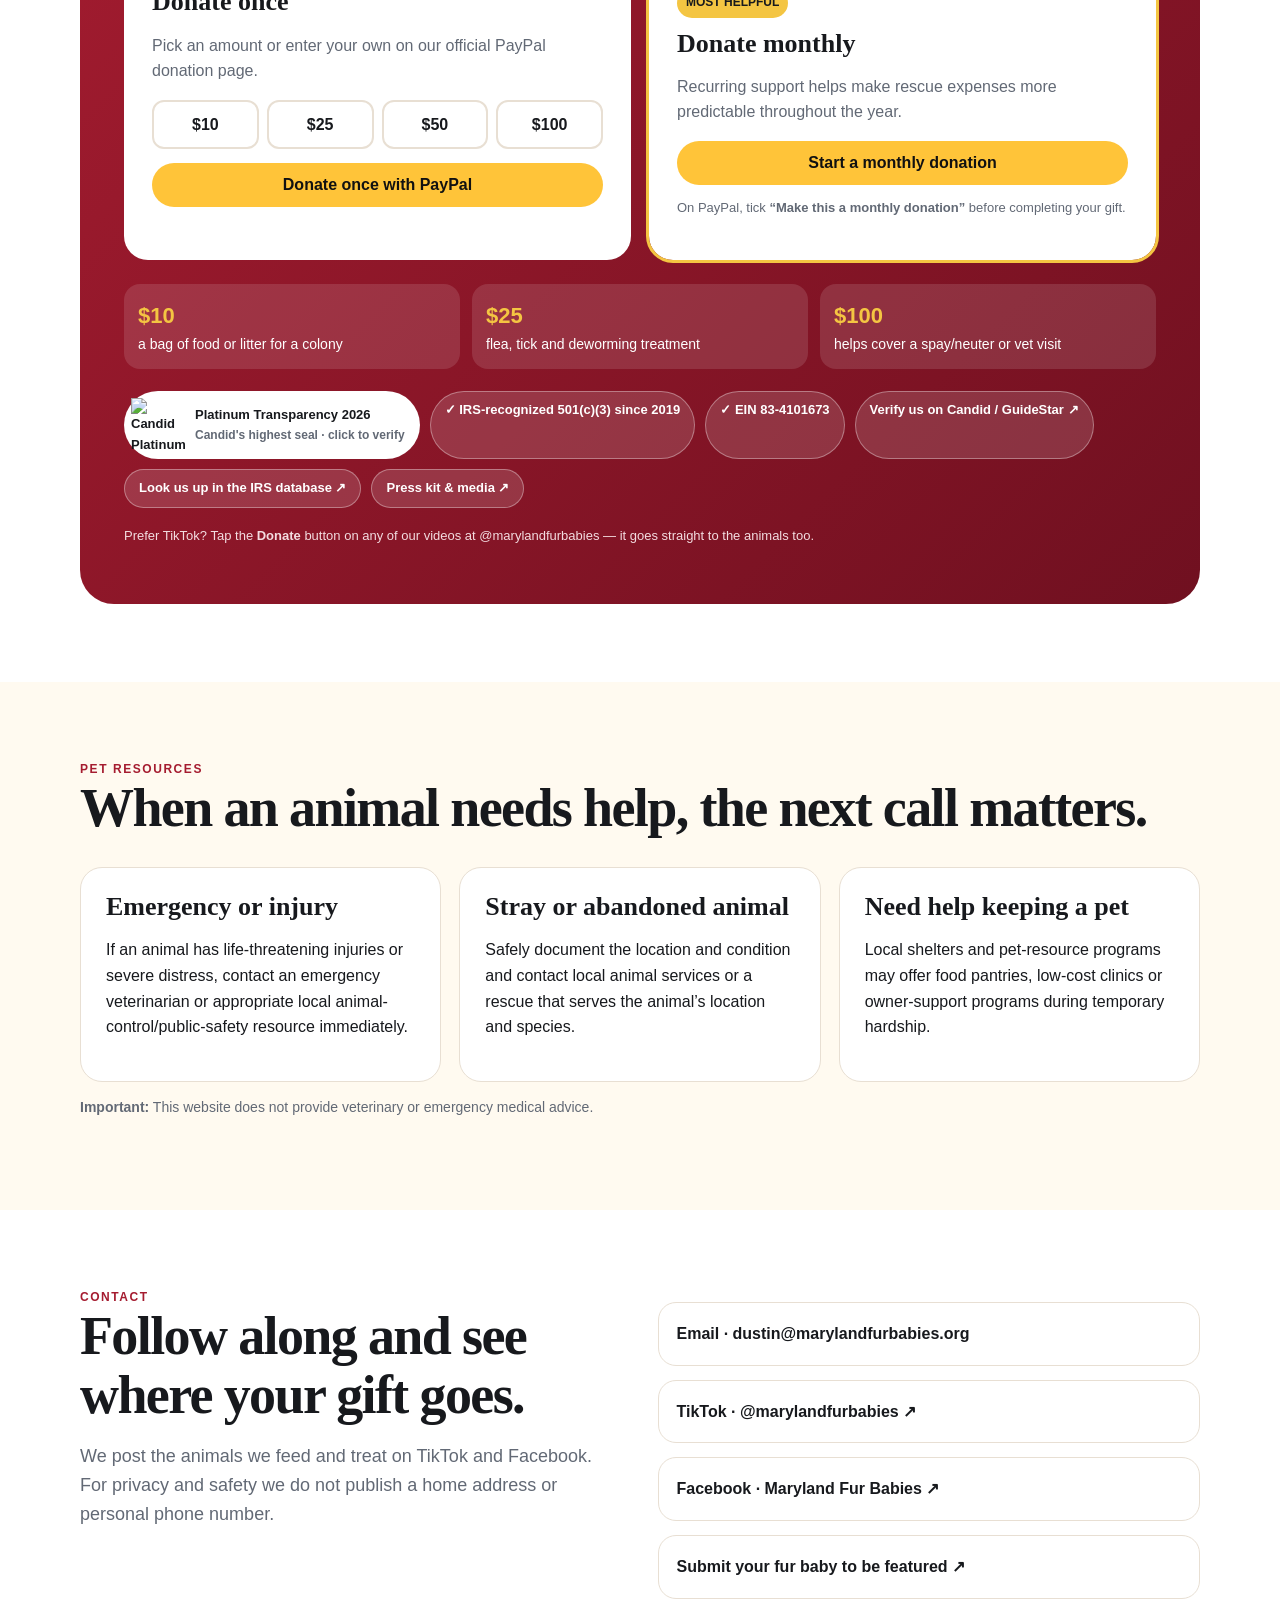
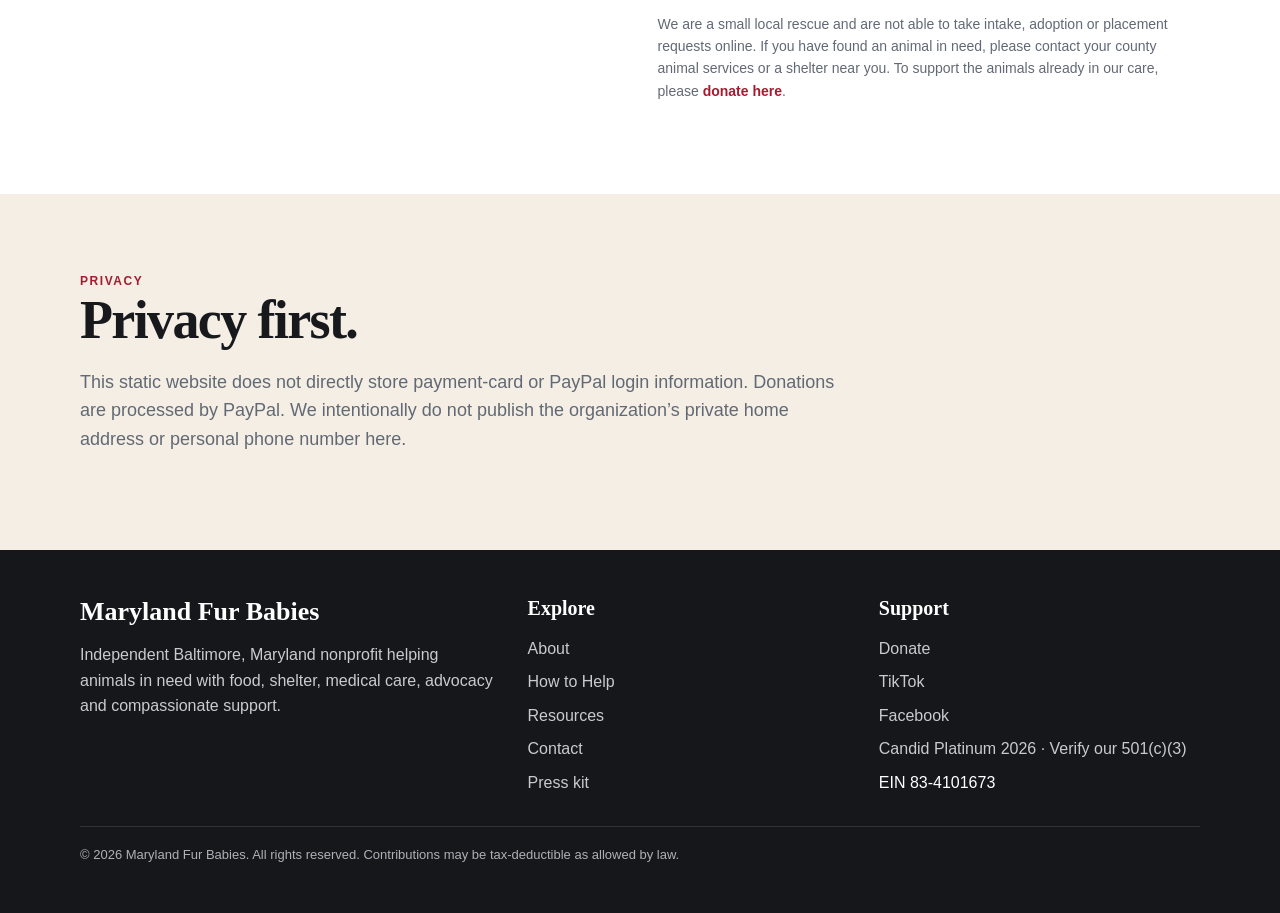
==== commit f15ad887: "Fix typo in viewport meta tag Corrected a typo in the viewport meta tag." ====
--- a/index.html
+++ b/index.html
@@ -2,12 +2,12 @@
 <html lang="en">
 <head>
 <meta charset="utf-8">
-<meta name="viewport" content="width=device-width,initial-scale=1">
-<!-- Google tag (gtag.js) - Google Ads AW-17764075250 -->
-<script async src="https://www.googletagmanager.com/gtag/js?id=AW-17764075250"></script>
+<meta name="viewport" content="width=device-widhth,initial-scale=1">
+<!-- Google tag (gtag.js) - Google Ads AW-17659713729 -->
+<script async src="https://www.googletagmanager.com/gtag/js?id=AW-17659713729"></script>
 <script>
 window.dataLayer=window.dataLayer||[];function gtag(){dataLayer.push(arguments);}
-gtag('js',new Date());gtag('config','AW-17764075250');
+gtag('js',new Date());gtag('config','AW-17659713729');
 </script>
 <title>Maryland Fur Babies | Donate to a Baltimore, Maryland Animal Rescue</title>
 <meta name="description" content="Maryland Fur Babies is a Baltimore, Maryland 501(c)(3) animal rescue. Donate once or monthly to fund food, shelter, spay/neuter and vet care for stray and abandoned pets. Tax-deductible.">
@@ -38,14 +38,14 @@
 <section id="help" class="tint"><div class="wrap"><div class="eyebrow">How to help</div><h2>Small actions can become second chances.</h2><div class="cards"><article class="card"><h3>Donate</h3><p>Your gift helps support practical rescue needs such as food, medical care, shelter and transportation.</p><a style="color:var(--red);font-weight:800" href="#donate">Donate now →</a></article><article class="card"><h3>Share our mission</h3><p>Follow and share Maryland Fur Babies on TikTok and Facebook so more people can discover animals and rescue needs.</p><a style="color:var(--red);font-weight:800" href="https://www.tiktok.com/@marylandfurbabies" target="_blank" rel="noopener">TikTok @marylandfurbabies →</a><br><a style="color:var(--red);font-weight:800" href="https://www.facebook.com/profile.php?id=61576079746308" target="_blank" rel="noopener">Facebook page →</a></article><article class="card"><h3>Get your fur baby featured</h3><p>Send us a photo or short video of your pet and it may be featured on our TikTok, Facebook and Instagram. Every feature helps us reach more people who can help.</p><a style="color:var(--red);font-weight:800" href="https://docs.google.com/forms/d/e/1FAIpQLSc2VOQzJVOvMksQ3aCDCWvERfJDNNDyjtKXVjlesEvU5q_gtw/viewform" target="_blank" rel="noopener">Submit your fur baby →</a><br><a style="color:var(--red);font-weight:800" href="https://www.facebook.com/profile.php?id=61576079746308" target="_blank" rel="noopener">Start a fundraiser on Facebook →</a></article></div></div></section>
 <section id="donate" class="white"><div class="wrap"><div class="donate-box"><div class="eyebrow" style="color:var(--gold)">Support Maryland Fur Babies</div><h2>Give once or make it monthly.</h2><p>Every dollar goes to animals: food, litter, flea and tick treatment, vaccines, spay/neuter and emergency vet visits. PayPal securely processes donations (PayPal balance, Venmo, or any debit/credit card &mdash; no PayPal account needed). We never see or store your card details.</p><div class="donation-options"><div class="donation-card"><h3>Donate once</h3><p>Pick an amount or enter your own on our official PayPal donation page.</p><div class="amounts"><a href="https://www.paypal.com/donate?hosted_button_id=3FETC7FMJ2J9Y&amount=10" target="_blank" rel="noopener">$10</a><a href="https://www.paypal.com/donate?hosted_button_id=3FETC7FMJ2J9Y&amount=25" target="_blank" rel="noopener">$25</a><a href="https://www.paypal.com/donate?hosted_button_id=3FETC7FMJ2J9Y&amount=50" target="_blank" rel="noopener">$50</a><a href="https://www.paypal.com/donate?hosted_button_id=3FETC7FMJ2J9Y&amount=100" target="_blank" rel="noopener">$100</a></div><form action="https://www.paypal.com/donate" method="post" target="_blank"><input type="hidden" name="hosted_button_id" value="3FETC7FMJ2J9Y"><button class="paypal-btn" type="submit">Donate once with PayPal</button></form></div><div class="donation-card monthly"><span class="tag">MOST HELPFUL</span><h3>Donate monthly</h3><p>Recurring support helps make rescue expenses more predictable throughout the year.</p><form action="https://www.paypal.com/donate" method="post" target="_blank"><input type="hidden" name="hosted_button_id" value="3FETC7FMJ2J9Y"><button class="paypal-btn" type="submit">Start a monthly donation</button></form><p class="note">On PayPal, tick <strong>&ldquo;Make this a monthly donation&rdquo;</strong> before completing your gift.</p></div></div><div class="impact"><div><b>$10</b>a bag of food or litter for a colony</div><div><b>$25</b>flea, tick and deworming treatment</div><div><b>$100</b>helps cover a spay/neuter or vet visit</div></div><div class="verify"><a class="seal" href="https://app.candid.org/profile/9790874/maryland-fur-babies-83-4101673" target="_blank" rel="noopener"><img src="https://widgets.guidestar.org/prod/v1/pdp/transparency-seal/9790874/svg" alt="Candid Platinum Seal of Transparency 2026"><span><b>Platinum Transparency 2026</b><small>Candid's highest seal · click to verify</small></span></a><span>✓ IRS-recognized 501(c)(3) since 2019</span><span>✓ EIN 83-4101673</span><a href="https://app.candid.org/profile/9790874/maryland-fur-babies-83-4101673" target="_blank" rel="noopener">Verify us on Candid / GuideStar ↗</a><a href="https://apps.irs.gov/app/eos/" target="_blank" rel="noopener">Look us up in the IRS database ↗</a><a href="press.html">Press kit &amp; media ↗</a></div><p class="note" style="color:#f3dce0!important;margin-top:18px">Prefer TikTok? Tap the <strong>Donate</strong> button on any of our videos at @marylandfurbabies &mdash; it goes straight to the animals too.</p></div></div></section>
 <section id="resources"><div class="wrap"><div class="eyebrow">Pet resources</div><h2>When an animal needs help, the next call matters.</h2><div class="resource-grid"><article class="resource"><h3>Emergency or injury</h3><p>If an animal has life-threatening injuries or severe distress, contact an emergency veterinarian or appropriate local animal-control/public-safety resource immediately.</p></article><article class="resource"><h3>Stray or abandoned animal</h3><p>Safely document the location and condition and contact local animal services or a rescue that serves the animal’s location and species.</p></article><article class="resource"><h3>Need help keeping a pet</h3><p>Local shelters and pet-resource programs may offer food pantries, low-cost clinics or owner-support programs during temporary hardship.</p></article></div><p class="privacy"><strong>Important:</strong> This website does not provide veterinary or emergency medical advice.</p></div></section>
-<section id="contact" class="white"><div class="wrap contact"><div><div class="eyebrow">Contact</div><h2>Follow along and see where your gift goes.</h2><p class="section-intro">We post the animals we feed and treat on TikTok and Facebook. For privacy and safety we do not publish a home address or personal phone number.</p></div><div><h3>Official channels</h3><a class="social" href="https://www.tiktok.com/@marylandfurbabies" target="_blank" rel="noopener">TikTok · @marylandfurbabies ↗</a><a class="social" href="https://www.facebook.com/profile.php?id=61576079746308" target="_blank" rel="noopener">Facebook · Maryland Fur Babies ↗</a><a class="social" href="https://docs.google.com/forms/d/e/1FAIpQLSc2VOQzJVOvMksQ3aCDCWvERfJDNNDyjtKXVjlesEvU5q_gtw/viewform" target="_blank" rel="noopener">Submit your fur baby to be featured ↗</a><p class="privacy">We are a small local rescue and are not able to take intake, adoption or placement requests online. If you have found an animal in need, please contact your county animal services or a shelter near you. To support the animals already in our care, please <a href="#donate" style="color:var(--red);font-weight:800">donate here</a>.</p></div></div></section>
+<section id="contact" class="white"><div class="wrap contact"><div><div class="eyebrow">Contact</div><h2>Follow along and see where your gift goes.</h2><p class="section-intro">We post the animals we feed and treat on TikTok and Facebook. For privacy and safety we do not publish a home address or personal phone number.</p></div><div><a class="social" href="mailto:dustin@marylandfurbabies.org">Email · dustin@marylandfurbabies.org</a><a class="social" href="https://www.tiktok.com/@marylandfurbabies" target="_blank" rel="noopener">TikTok · @marylandfurbabies ↗</a><a class="social" href="https://www.facebook.com/profile.php?id=61576079746308" target="_blank" rel="noopener">Facebook · Maryland Fur Babies ↗</a><a class="social" href="https://docs.google.com/forms/d/e/1FAIpQLSc2VOQzJVOvMksQ3aCDCWvERfJDNNDyjtKXVjlesEvU5q_gtw/viewform" target="_blank" rel="noopener">Submit your fur baby to be featured ↗</a><p class="privacy">We are a small local rescue and are not able to take intake, adoption or placement requests online. If you have found an animal in need, please contact your county animal services or a shelter near you. To support the animals already in our care, please <a href="#donate" style="color:var(--red);font-weight:800">donate here</a>.</p></div></div></section>
 <section id="privacy" class="tint"><div class="wrap"><div class="eyebrow">Privacy</div><h2>Privacy first.</h2><p class="section-intro">This static website does not directly store payment-card or PayPal login information. Donations are processed by PayPal. We intentionally do not publish the organization’s private home address or personal phone number here.</p></div></section>
 </main>
 <footer><div class="wrap"><div class="foot"><div><h3>Maryland Fur Babies</h3><p>Independent Baltimore, Maryland nonprofit helping animals in need with food, shelter, medical care, advocacy and compassionate support.</p></div><div><h3 style="font-size:20px">Explore</h3><div class="foot-links"><a href="#about">About</a><a href="#help">How to Help</a><a href="#resources">Resources</a><a href="#contact">Contact</a><a href="press.html">Press kit</a></div></div><div><h3 style="font-size:20px">Support</h3><div class="foot-links"><a href="#donate">Donate</a><a href="https://www.tiktok.com/@marylandfurbabies" target="_blank" rel="noopener">TikTok</a><a href="https://www.facebook.com/profile.php?id=61576079746308" target="_blank" rel="noopener">Facebook</a><a href="https://app.candid.org/profile/9790874/maryland-fur-babies-83-4101673" target="_blank" rel="noopener">Candid Platinum 2026 · Verify our 501(c)(3)</a><span>EIN 83-4101673</span></div></div></div><div class="small">© 2026 Maryland Fur Babies. All rights reserved. Contributions may be tax-deductible as allowed by law.</div></div></footer>
 <script>
 /* Maryland Fur Babies - report PayPal donate clicks to Google Ads */
 (function(){
-  var SEND_TO='AW-17764075250/CCcnCO7fkv4cEPKNyZZC';
+  var SEND_TO='AW-17659713729/ik_ICPTHg40dEMGx5-RB';
   var ONE_TIME_DEFAULT=25;   /* assumed average one-time gift */
   var MONTHLY_VALUE=100;     /* assumed first-year worth of a monthly donor */
   function report(value){
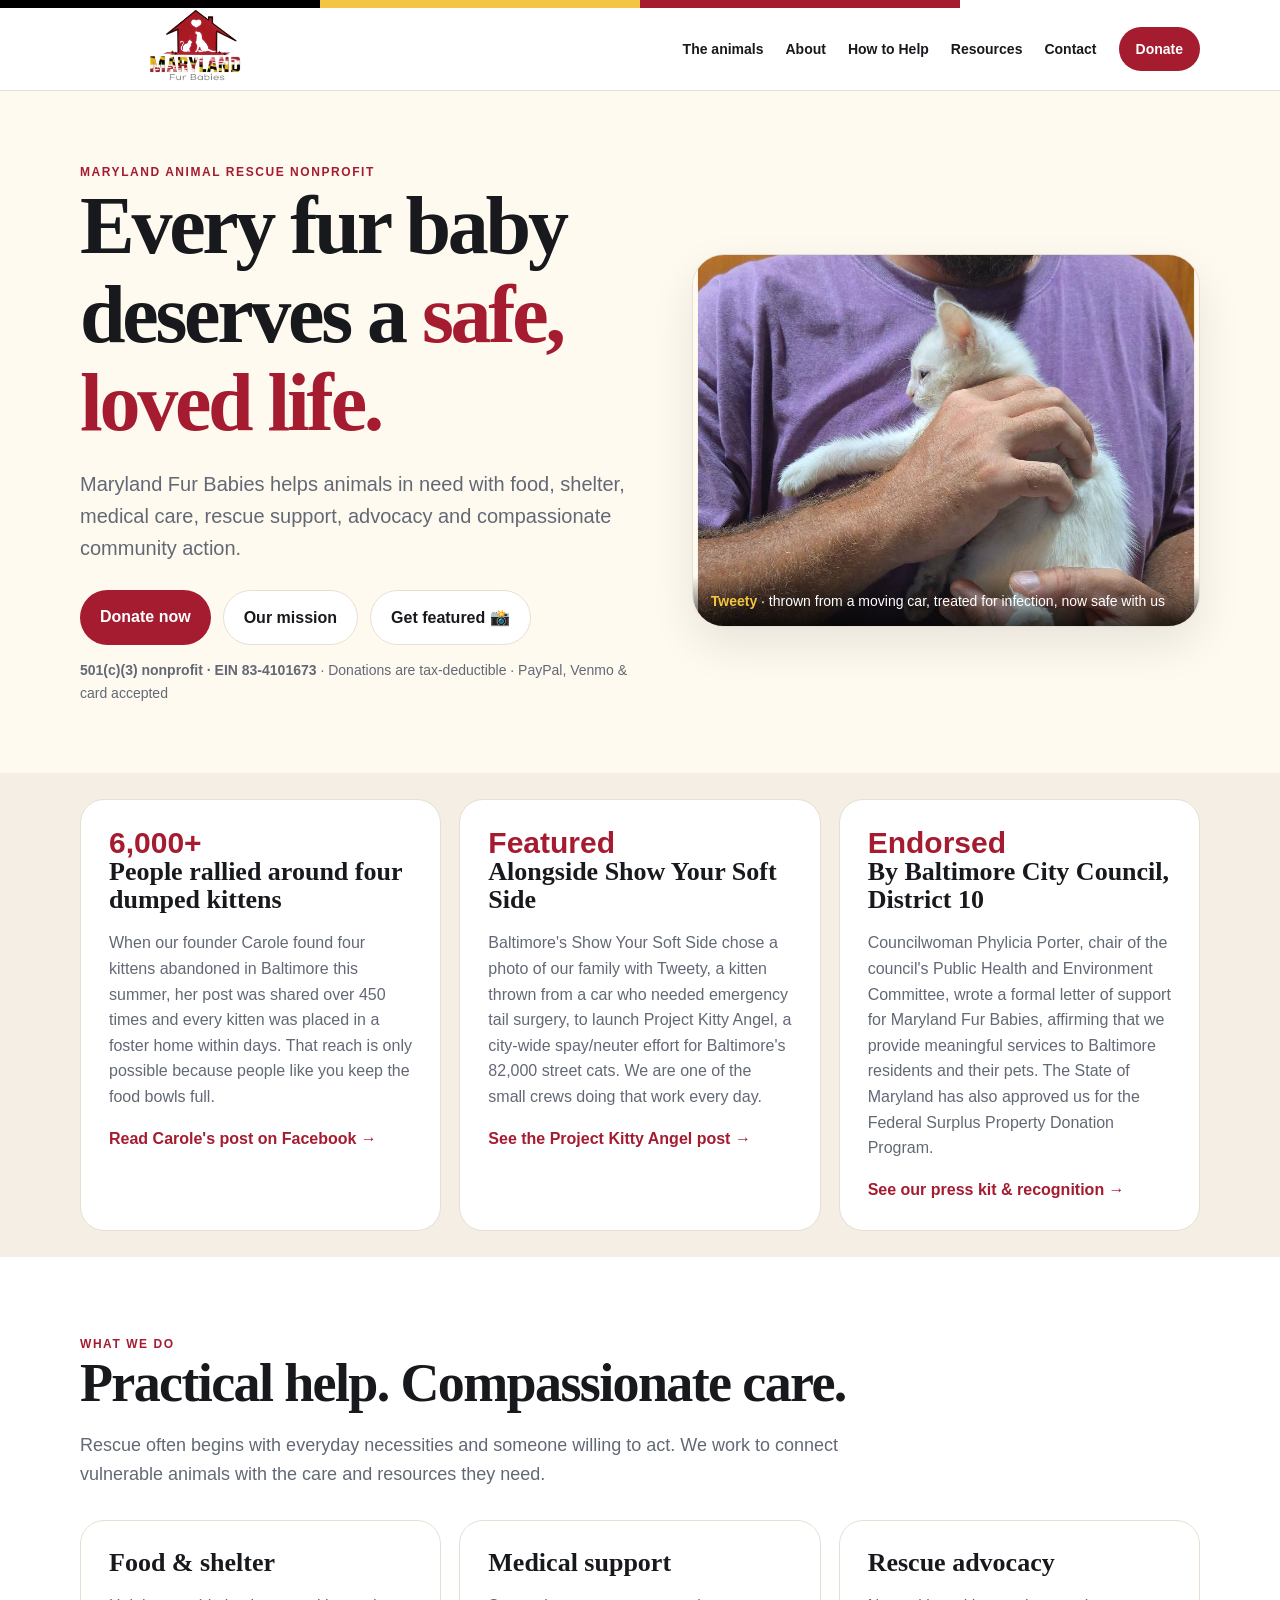
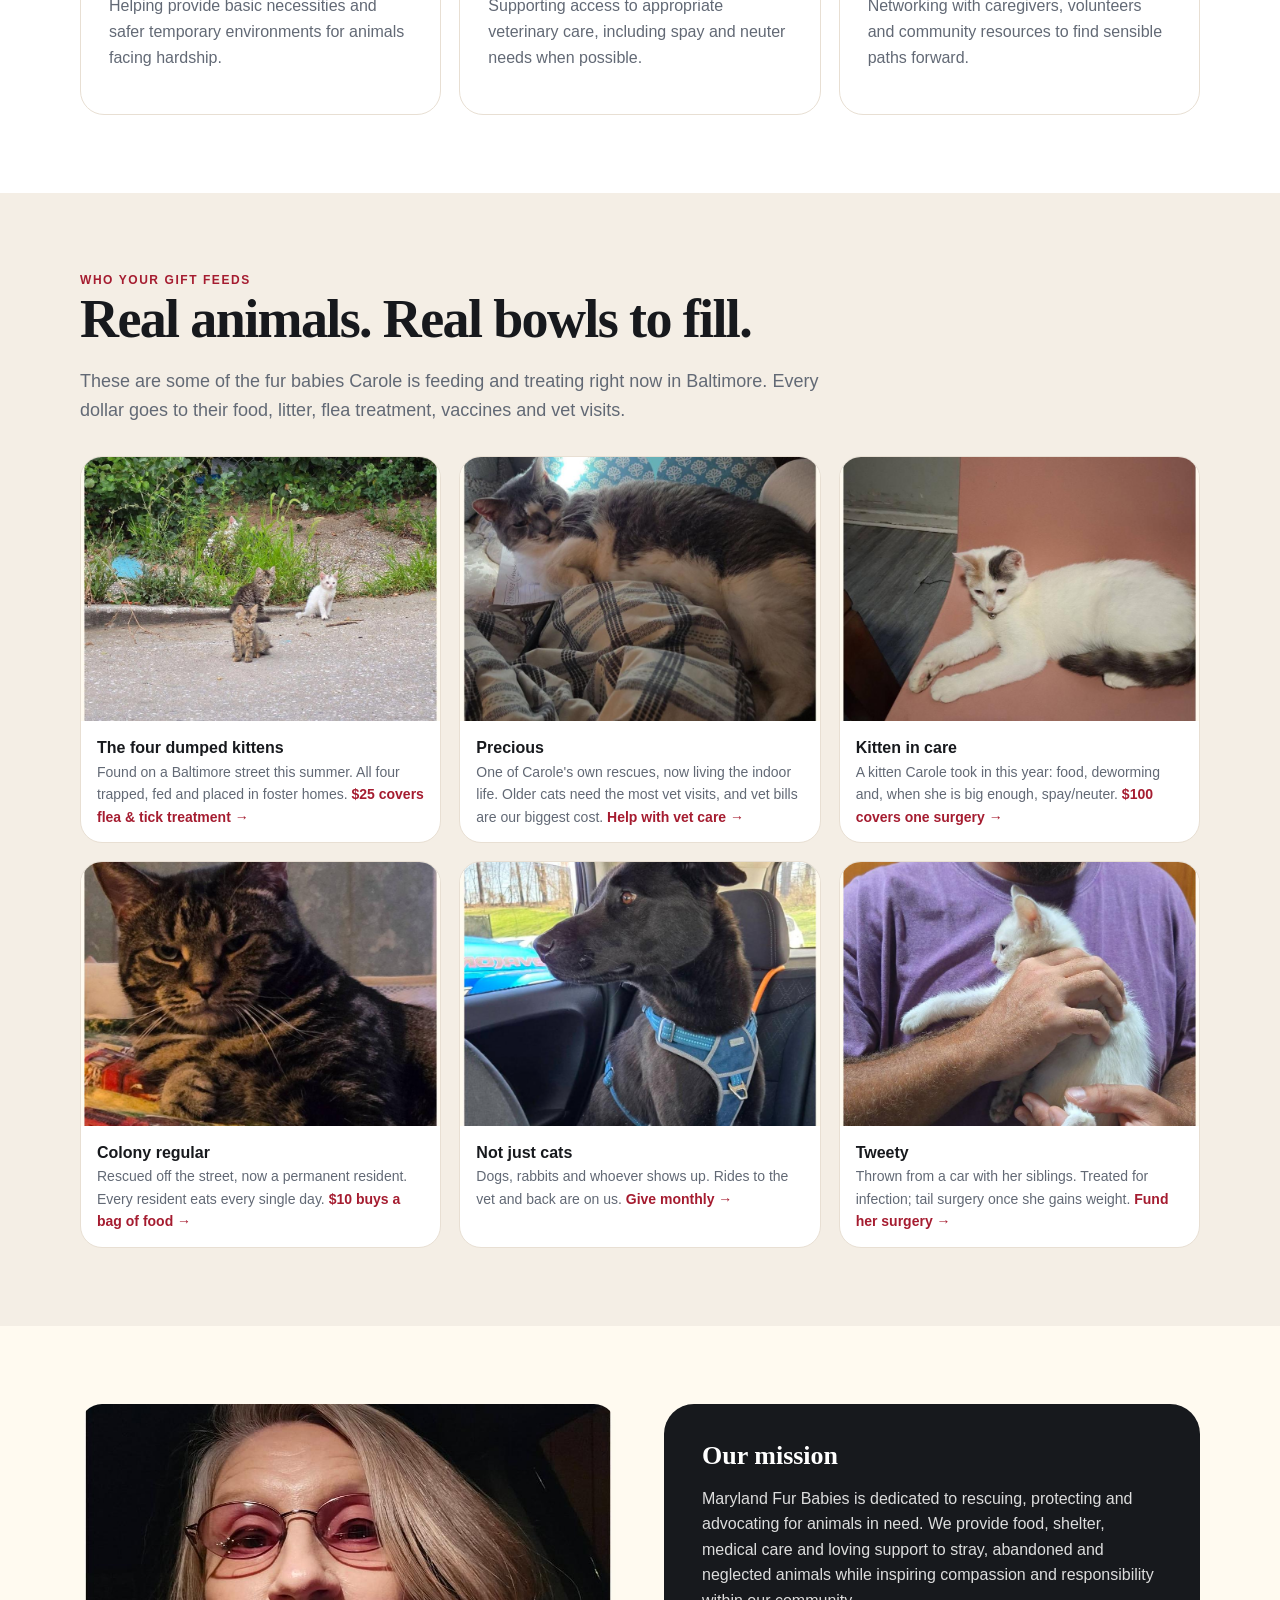
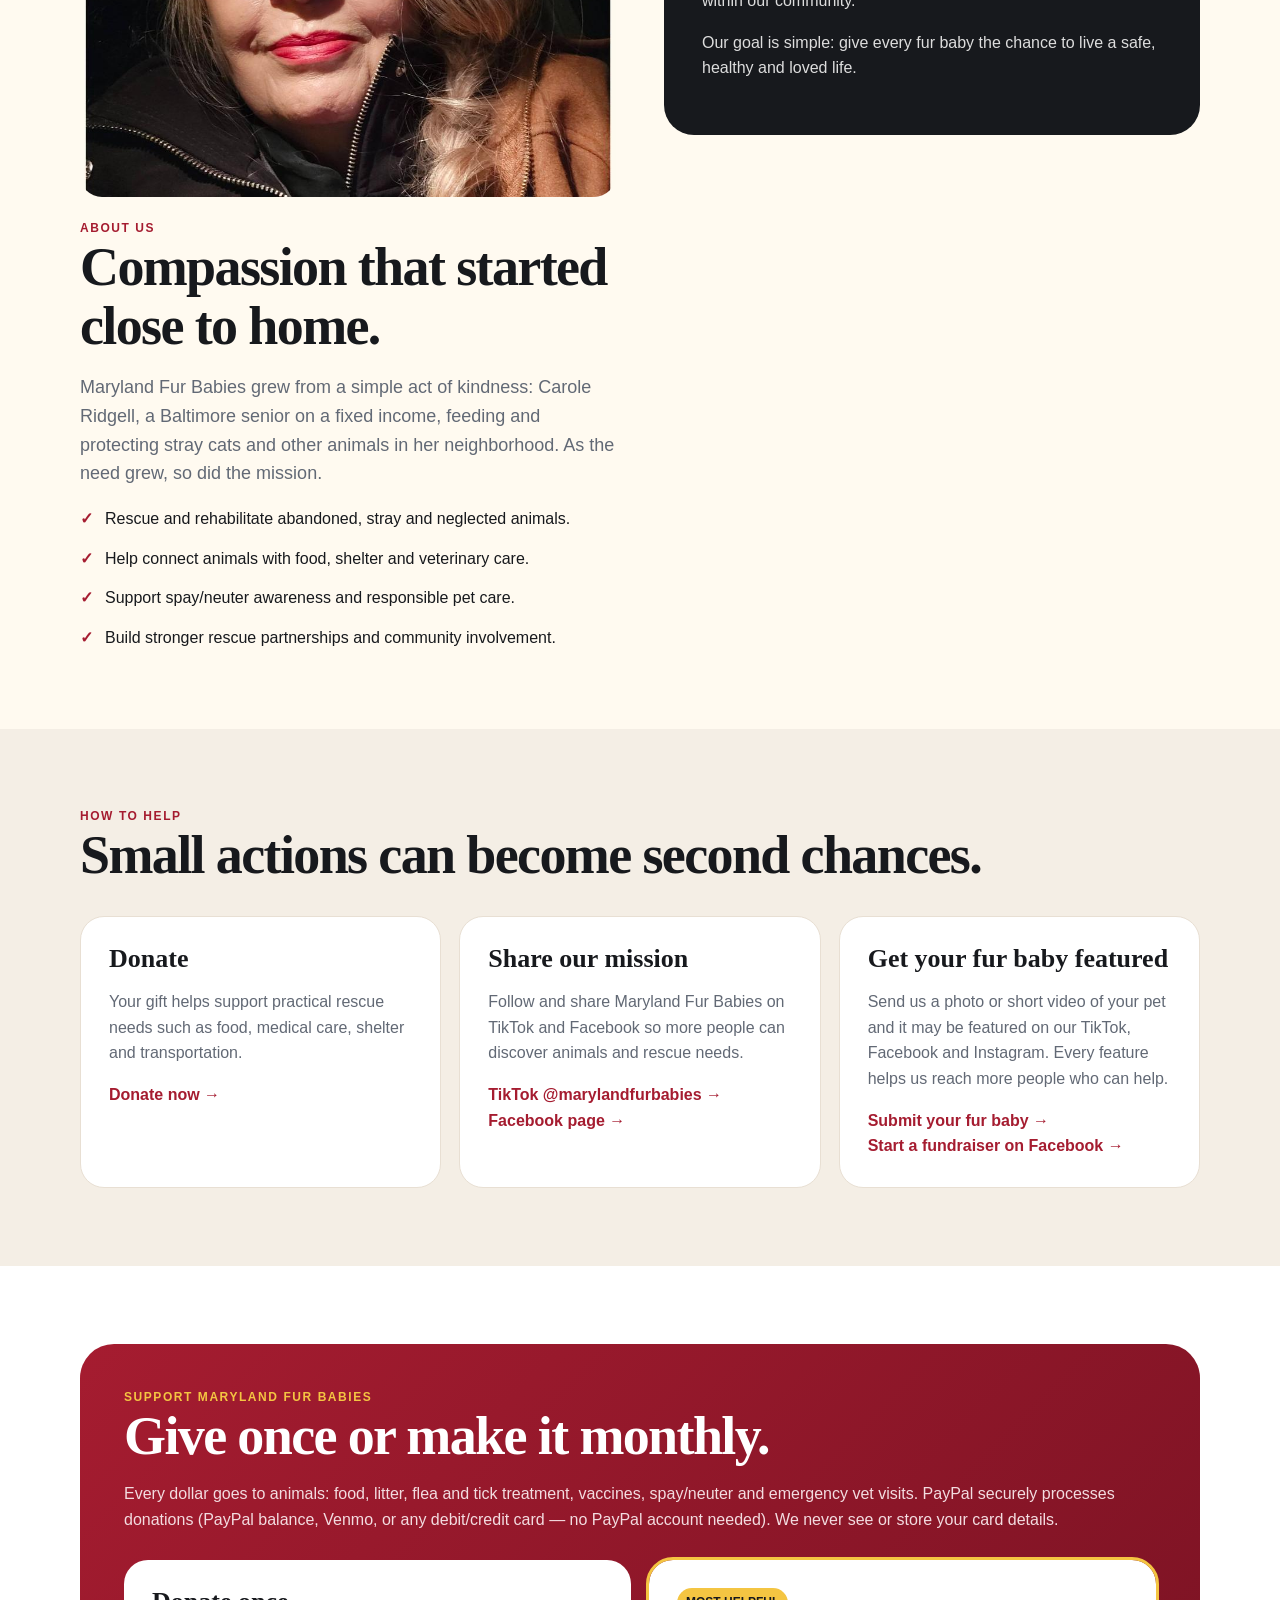
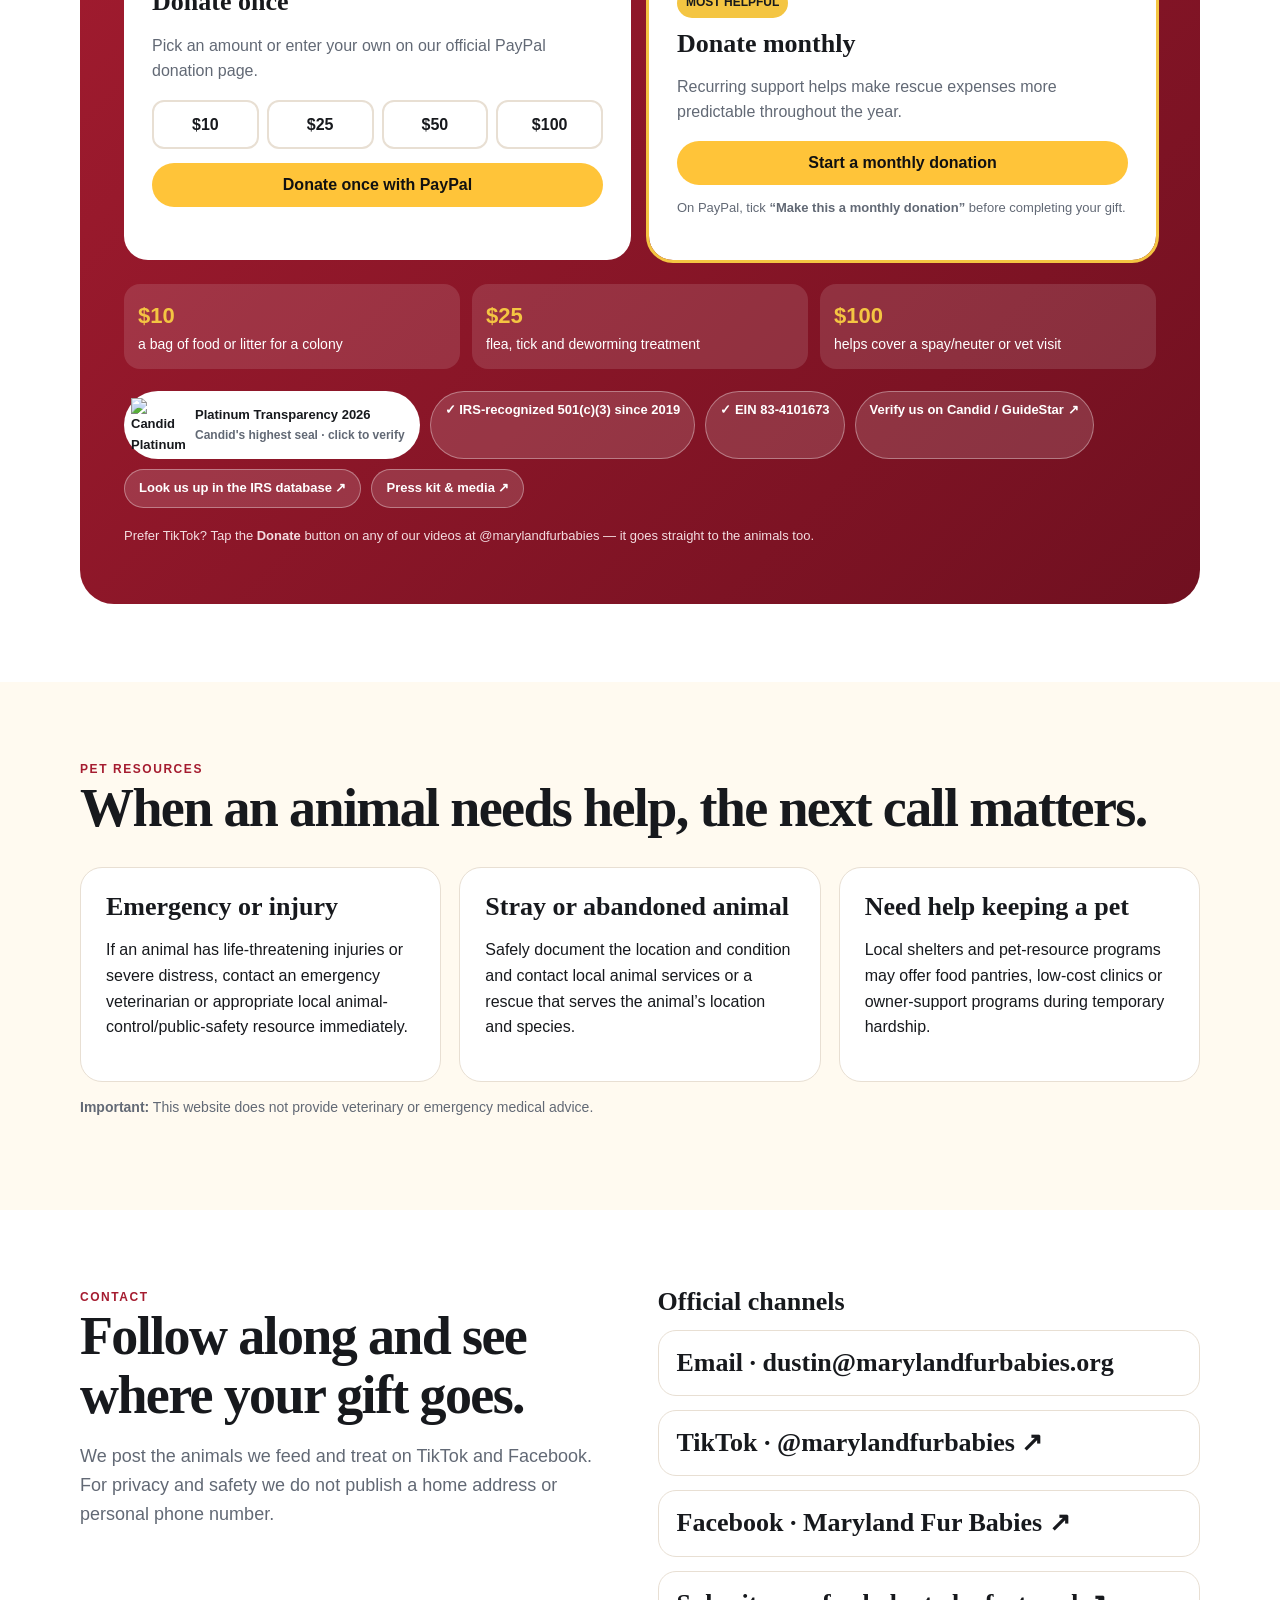
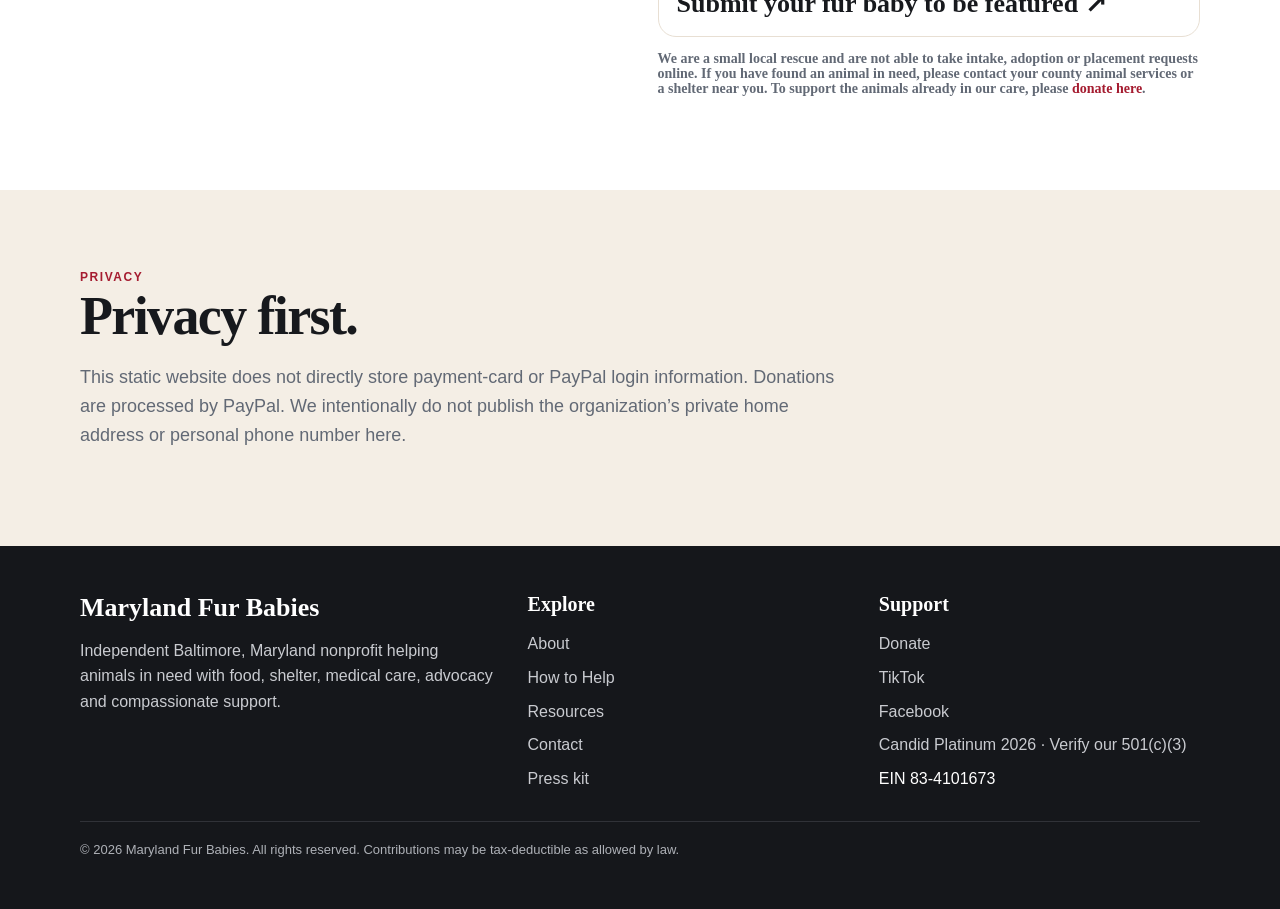
==== commit 41b40fd2: "Fix viewport meta typo and restore Official channels heading" ====
--- a/index.html
+++ b/index.html
@@ -2,7 +2,7 @@
 <html lang="en">
 <head>
 <meta charset="utf-8">
-<meta name="viewport" content="width=device-widhth,initial-scale=1">
+<meta name="viewport" content="width=device-width,initial-scale=1">
 <!-- Google tag (gtag.js) - Google Ads AW-17659713729 -->
 <script async src="https://www.googletagmanager.com/gtag/js?id=AW-17659713729"></script>
 <script>
@@ -38,7 +38,7 @@
 <section id="help" class="tint"><div class="wrap"><div class="eyebrow">How to help</div><h2>Small actions can become second chances.</h2><div class="cards"><article class="card"><h3>Donate</h3><p>Your gift helps support practical rescue needs such as food, medical care, shelter and transportation.</p><a style="color:var(--red);font-weight:800" href="#donate">Donate now →</a></article><article class="card"><h3>Share our mission</h3><p>Follow and share Maryland Fur Babies on TikTok and Facebook so more people can discover animals and rescue needs.</p><a style="color:var(--red);font-weight:800" href="https://www.tiktok.com/@marylandfurbabies" target="_blank" rel="noopener">TikTok @marylandfurbabies →</a><br><a style="color:var(--red);font-weight:800" href="https://www.facebook.com/profile.php?id=61576079746308" target="_blank" rel="noopener">Facebook page →</a></article><article class="card"><h3>Get your fur baby featured</h3><p>Send us a photo or short video of your pet and it may be featured on our TikTok, Facebook and Instagram. Every feature helps us reach more people who can help.</p><a style="color:var(--red);font-weight:800" href="https://docs.google.com/forms/d/e/1FAIpQLSc2VOQzJVOvMksQ3aCDCWvERfJDNNDyjtKXVjlesEvU5q_gtw/viewform" target="_blank" rel="noopener">Submit your fur baby →</a><br><a style="color:var(--red);font-weight:800" href="https://www.facebook.com/profile.php?id=61576079746308" target="_blank" rel="noopener">Start a fundraiser on Facebook →</a></article></div></div></section>
 <section id="donate" class="white"><div class="wrap"><div class="donate-box"><div class="eyebrow" style="color:var(--gold)">Support Maryland Fur Babies</div><h2>Give once or make it monthly.</h2><p>Every dollar goes to animals: food, litter, flea and tick treatment, vaccines, spay/neuter and emergency vet visits. PayPal securely processes donations (PayPal balance, Venmo, or any debit/credit card &mdash; no PayPal account needed). We never see or store your card details.</p><div class="donation-options"><div class="donation-card"><h3>Donate once</h3><p>Pick an amount or enter your own on our official PayPal donation page.</p><div class="amounts"><a href="https://www.paypal.com/donate?hosted_button_id=3FETC7FMJ2J9Y&amount=10" target="_blank" rel="noopener">$10</a><a href="https://www.paypal.com/donate?hosted_button_id=3FETC7FMJ2J9Y&amount=25" target="_blank" rel="noopener">$25</a><a href="https://www.paypal.com/donate?hosted_button_id=3FETC7FMJ2J9Y&amount=50" target="_blank" rel="noopener">$50</a><a href="https://www.paypal.com/donate?hosted_button_id=3FETC7FMJ2J9Y&amount=100" target="_blank" rel="noopener">$100</a></div><form action="https://www.paypal.com/donate" method="post" target="_blank"><input type="hidden" name="hosted_button_id" value="3FETC7FMJ2J9Y"><button class="paypal-btn" type="submit">Donate once with PayPal</button></form></div><div class="donation-card monthly"><span class="tag">MOST HELPFUL</span><h3>Donate monthly</h3><p>Recurring support helps make rescue expenses more predictable throughout the year.</p><form action="https://www.paypal.com/donate" method="post" target="_blank"><input type="hidden" name="hosted_button_id" value="3FETC7FMJ2J9Y"><button class="paypal-btn" type="submit">Start a monthly donation</button></form><p class="note">On PayPal, tick <strong>&ldquo;Make this a monthly donation&rdquo;</strong> before completing your gift.</p></div></div><div class="impact"><div><b>$10</b>a bag of food or litter for a colony</div><div><b>$25</b>flea, tick and deworming treatment</div><div><b>$100</b>helps cover a spay/neuter or vet visit</div></div><div class="verify"><a class="seal" href="https://app.candid.org/profile/9790874/maryland-fur-babies-83-4101673" target="_blank" rel="noopener"><img src="https://widgets.guidestar.org/prod/v1/pdp/transparency-seal/9790874/svg" alt="Candid Platinum Seal of Transparency 2026"><span><b>Platinum Transparency 2026</b><small>Candid's highest seal · click to verify</small></span></a><span>✓ IRS-recognized 501(c)(3) since 2019</span><span>✓ EIN 83-4101673</span><a href="https://app.candid.org/profile/9790874/maryland-fur-babies-83-4101673" target="_blank" rel="noopener">Verify us on Candid / GuideStar ↗</a><a href="https://apps.irs.gov/app/eos/" target="_blank" rel="noopener">Look us up in the IRS database ↗</a><a href="press.html">Press kit &amp; media ↗</a></div><p class="note" style="color:#f3dce0!important;margin-top:18px">Prefer TikTok? Tap the <strong>Donate</strong> button on any of our videos at @marylandfurbabies &mdash; it goes straight to the animals too.</p></div></div></section>
 <section id="resources"><div class="wrap"><div class="eyebrow">Pet resources</div><h2>When an animal needs help, the next call matters.</h2><div class="resource-grid"><article class="resource"><h3>Emergency or injury</h3><p>If an animal has life-threatening injuries or severe distress, contact an emergency veterinarian or appropriate local animal-control/public-safety resource immediately.</p></article><article class="resource"><h3>Stray or abandoned animal</h3><p>Safely document the location and condition and contact local animal services or a rescue that serves the animal’s location and species.</p></article><article class="resource"><h3>Need help keeping a pet</h3><p>Local shelters and pet-resource programs may offer food pantries, low-cost clinics or owner-support programs during temporary hardship.</p></article></div><p class="privacy"><strong>Important:</strong> This website does not provide veterinary or emergency medical advice.</p></div></section>
-<section id="contact" class="white"><div class="wrap contact"><div><div class="eyebrow">Contact</div><h2>Follow along and see where your gift goes.</h2><p class="section-intro">We post the animals we feed and treat on TikTok and Facebook. For privacy and safety we do not publish a home address or personal phone number.</p></div><div><a class="social" href="mailto:dustin@marylandfurbabies.org">Email · dustin@marylandfurbabies.org</a><a class="social" href="https://www.tiktok.com/@marylandfurbabies" target="_blank" rel="noopener">TikTok · @marylandfurbabies ↗</a><a class="social" href="https://www.facebook.com/profile.php?id=61576079746308" target="_blank" rel="noopener">Facebook · Maryland Fur Babies ↗</a><a class="social" href="https://docs.google.com/forms/d/e/1FAIpQLSc2VOQzJVOvMksQ3aCDCWvERfJDNNDyjtKXVjlesEvU5q_gtw/viewform" target="_blank" rel="noopener">Submit your fur baby to be featured ↗</a><p class="privacy">We are a small local rescue and are not able to take intake, adoption or placement requests online. If you have found an animal in need, please contact your county animal services or a shelter near you. To support the animals already in our care, please <a href="#donate" style="color:var(--red);font-weight:800">donate here</a>.</p></div></div></section>
+<section id="contact" class="white"><div class="wrap contact"><div><div class="eyebrow">Contact</div><h2>Follow along and see where your gift goes.</h2><p class="section-intro">We post the animals we feed and treat on TikTok and Facebook. For privacy and safety we do not publish a home address or personal phone number.</p></div><div><h3>Official channels</h3</h3><a class="social" href="mailto:dustin@marylandfurbabies.org">Email · dustin@marylandfurbabies.org</a><a class="social" href="https://www.tiktok.com/@marylandfurbabies" target="_blank" rel="noopener">TikTok · @marylandfurbabies ↗</a><a class="social" href="https://www.facebook.com/profile.php?id=61576079746308" target="_blank" rel="noopener">Facebook · Maryland Fur Babies ↗</a><a class="social" href="https://docs.google.com/forms/d/e/1FAIpQLSc2VOQzJVOvMksQ3aCDCWvERfJDNNDyjtKXVjlesEvU5q_gtw/viewform" target="_blank" rel="noopener">Submit your fur baby to be featured ↗</a><p class="privacy">We are a small local rescue and are not able to take intake, adoption or placement requests online. If you have found an animal in need, please contact your county animal services or a shelter near you. To support the animals already in our care, please <a href="#donate" style="color:var(--red);font-weight:800">donate here</a>.</p></div></div></section>
 <section id="privacy" class="tint"><div class="wrap"><div class="eyebrow">Privacy</div><h2>Privacy first.</h2><p class="section-intro">This static website does not directly store payment-card or PayPal login information. Donations are processed by PayPal. We intentionally do not publish the organization’s private home address or personal phone number here.</p></div></section>
 </main>
 <footer><div class="wrap"><div class="foot"><div><h3>Maryland Fur Babies</h3><p>Independent Baltimore, Maryland nonprofit helping animals in need with food, shelter, medical care, advocacy and compassionate support.</p></div><div><h3 style="font-size:20px">Explore</h3><div class="foot-links"><a href="#about">About</a><a href="#help">How to Help</a><a href="#resources">Resources</a><a href="#contact">Contact</a><a href="press.html">Press kit</a></div></div><div><h3 style="font-size:20px">Support</h3><div class="foot-links"><a href="#donate">Donate</a><a href="https://www.tiktok.com/@marylandfurbabies" target="_blank" rel="noopener">TikTok</a><a href="https://www.facebook.com/profile.php?id=61576079746308" target="_blank" rel="noopener">Facebook</a><a href="https://app.candid.org/profile/9790874/maryland-fur-babies-83-4101673" target="_blank" rel="noopener">Candid Platinum 2026 · Verify our 501(c)(3)</a><span>EIN 83-4101673</span></div></div></div><div class="small">© 2026 Maryland Fur Babies. All rights reserved. Contributions may be tax-deductible as allowed by law.</div></div></footer>
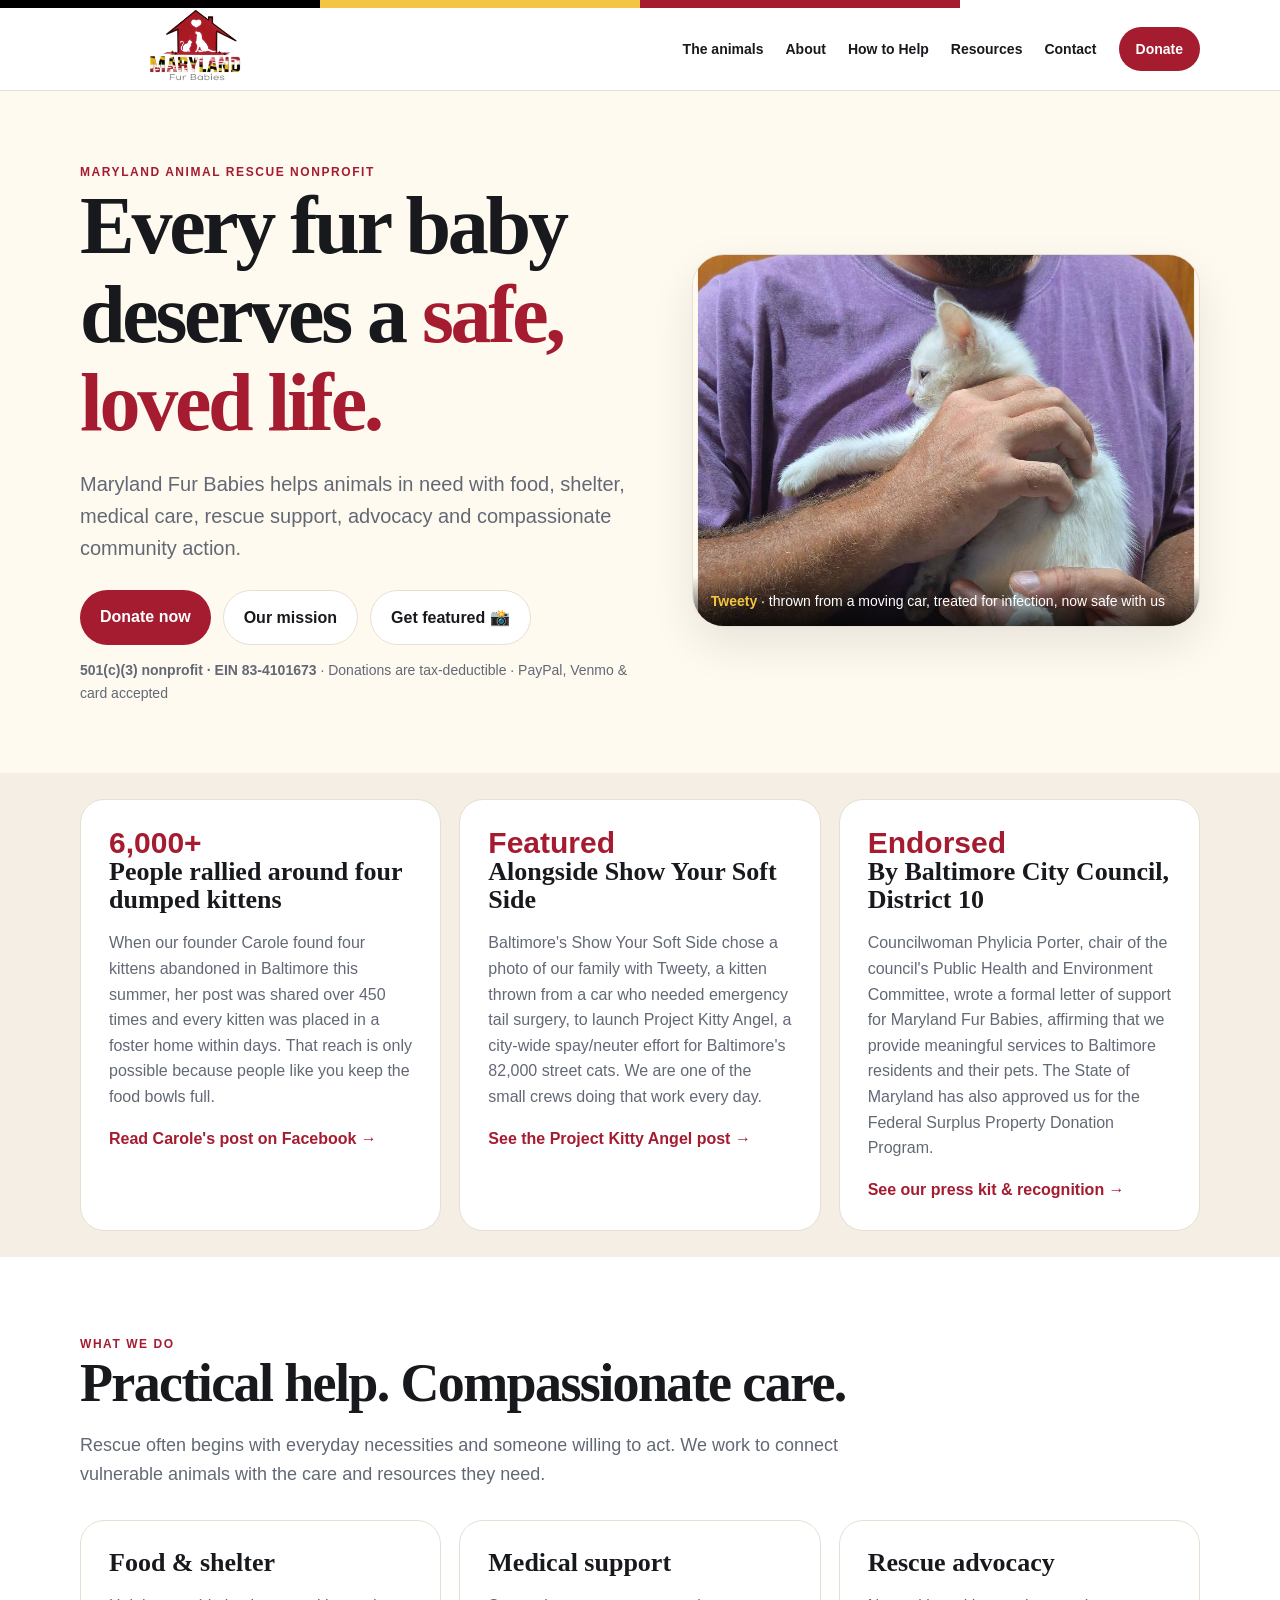
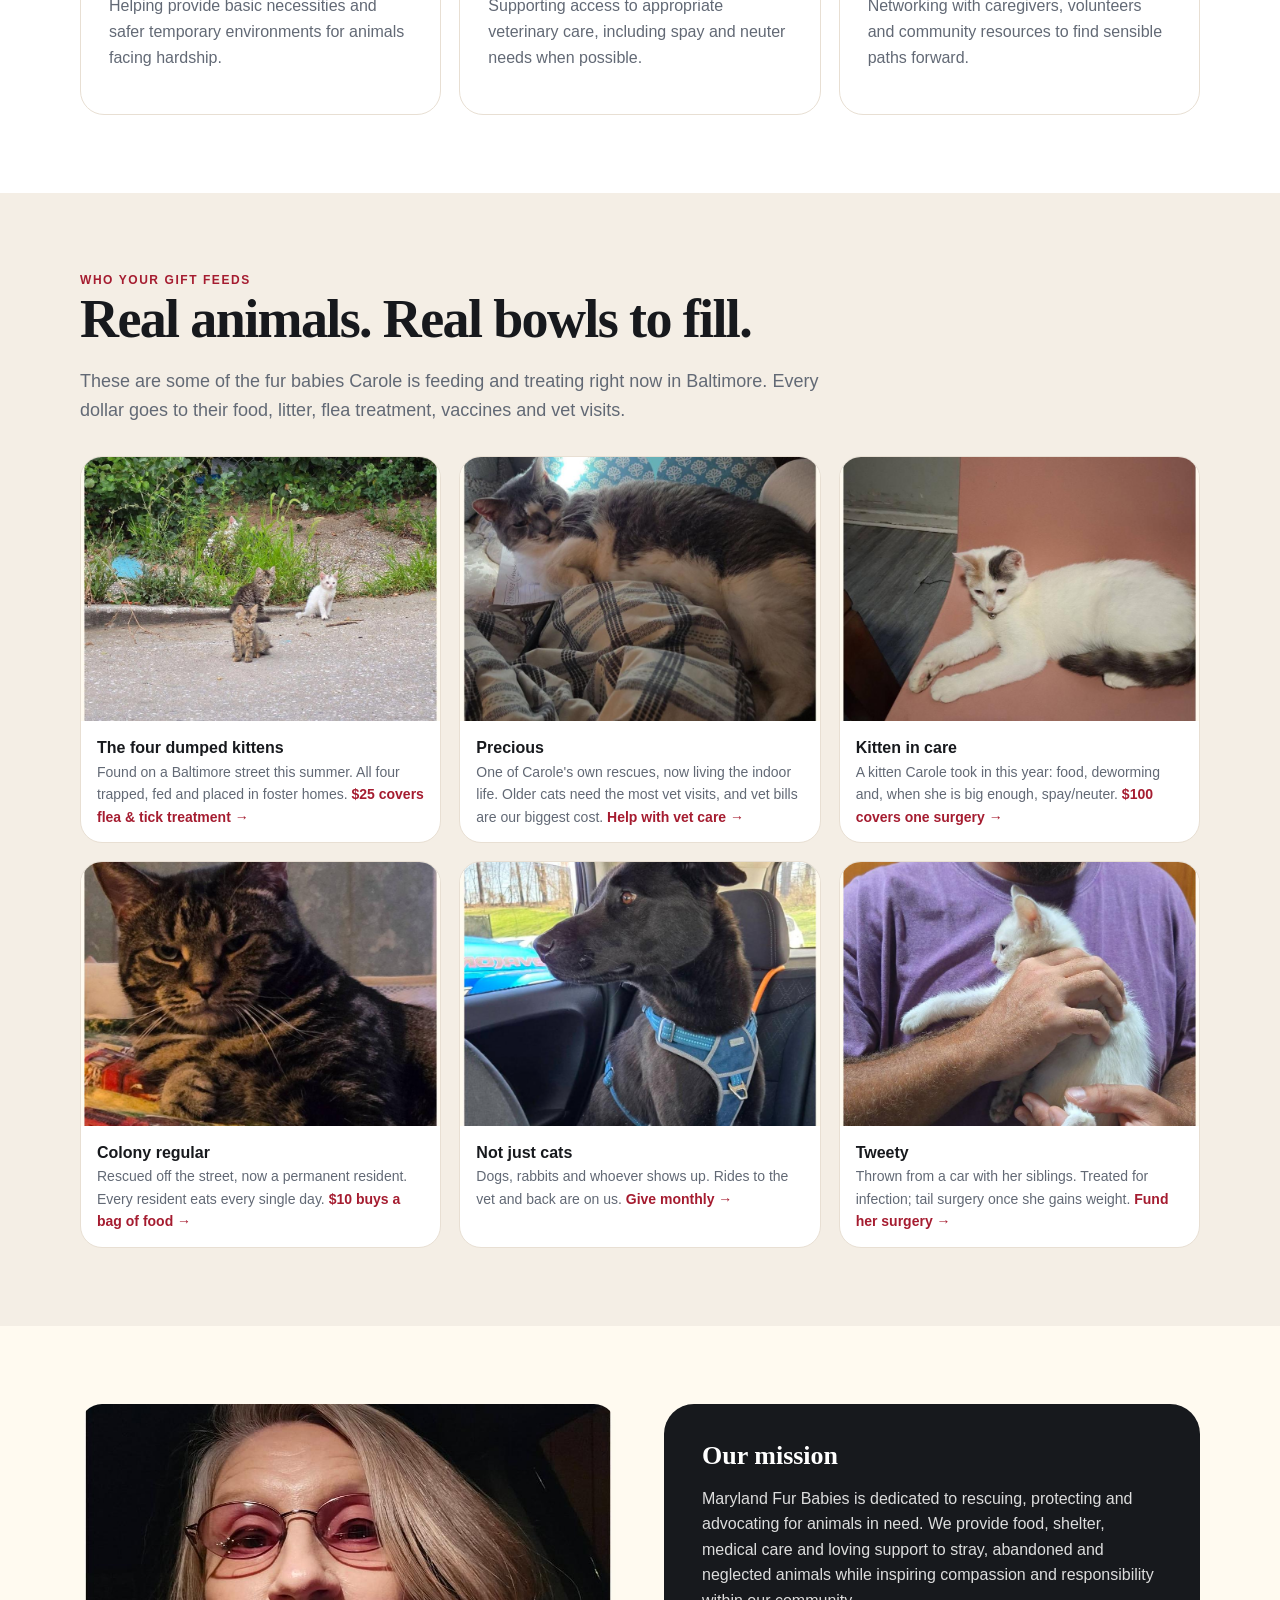
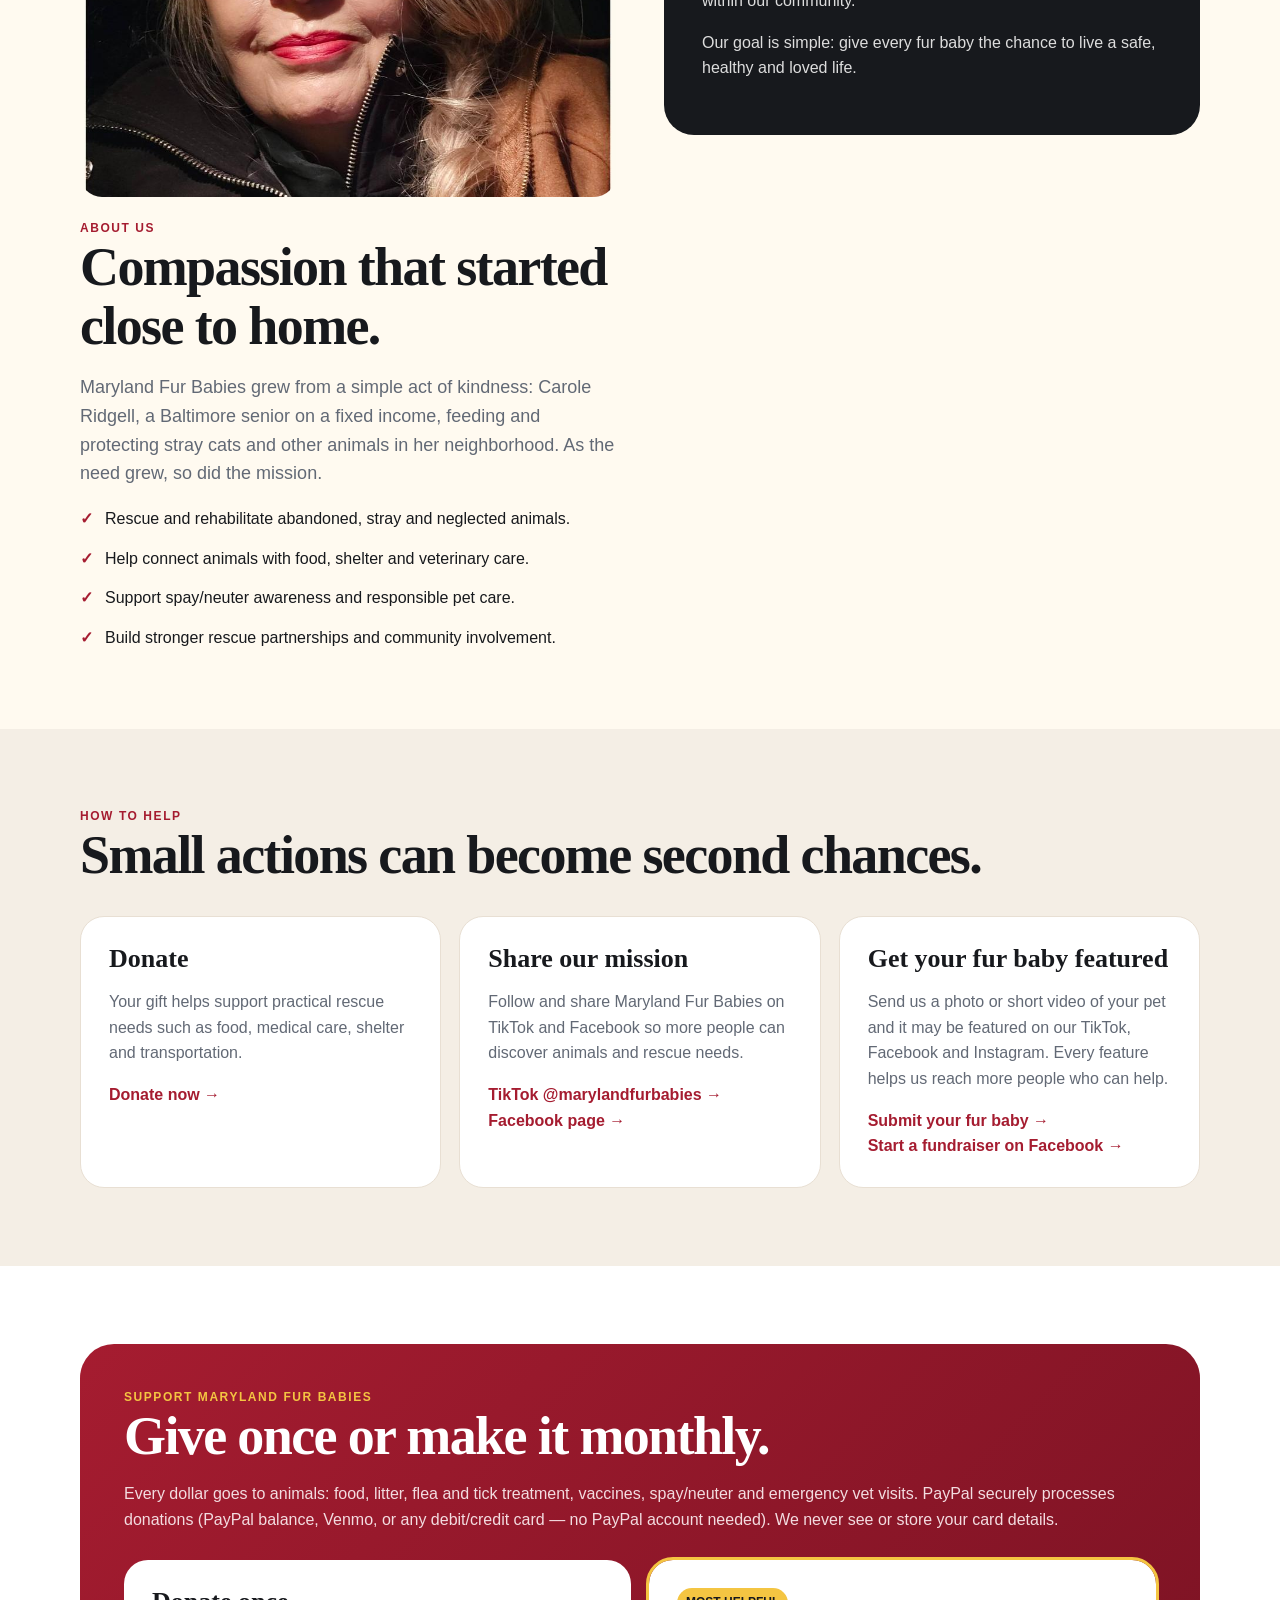
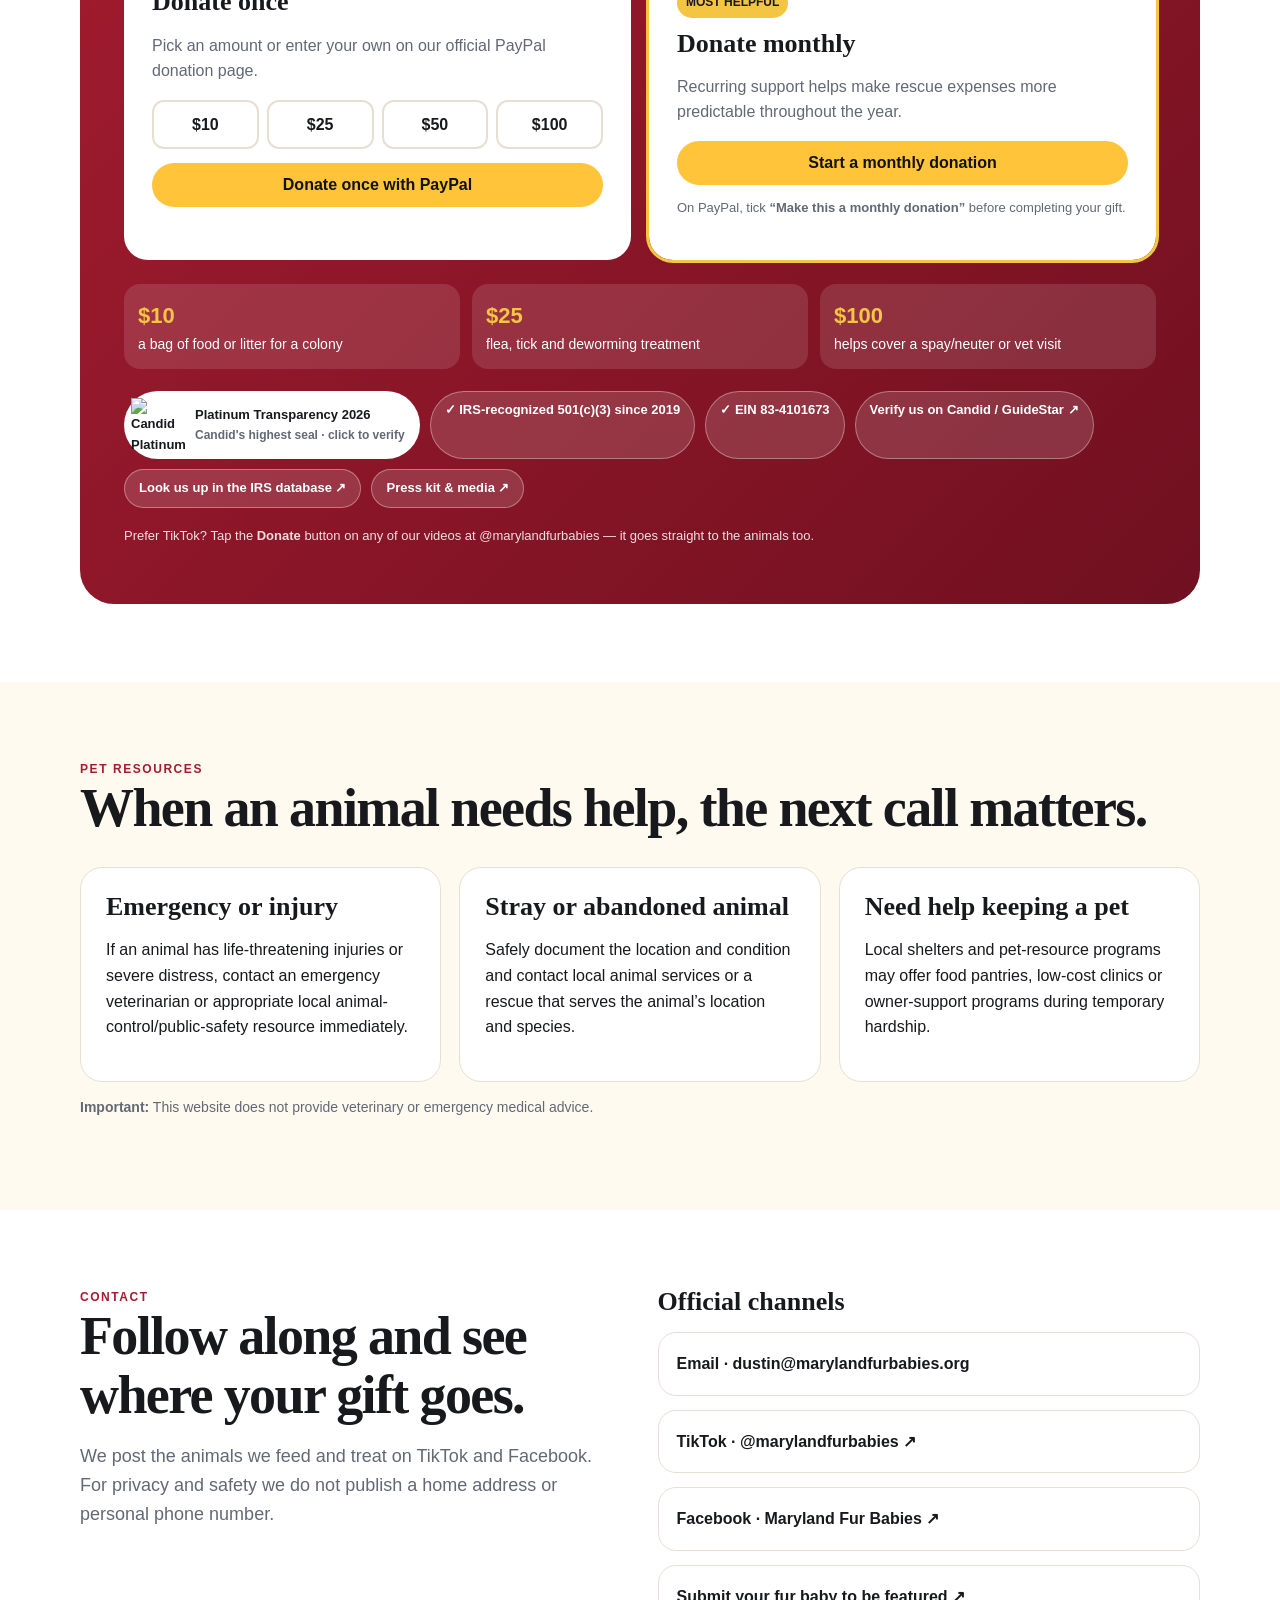
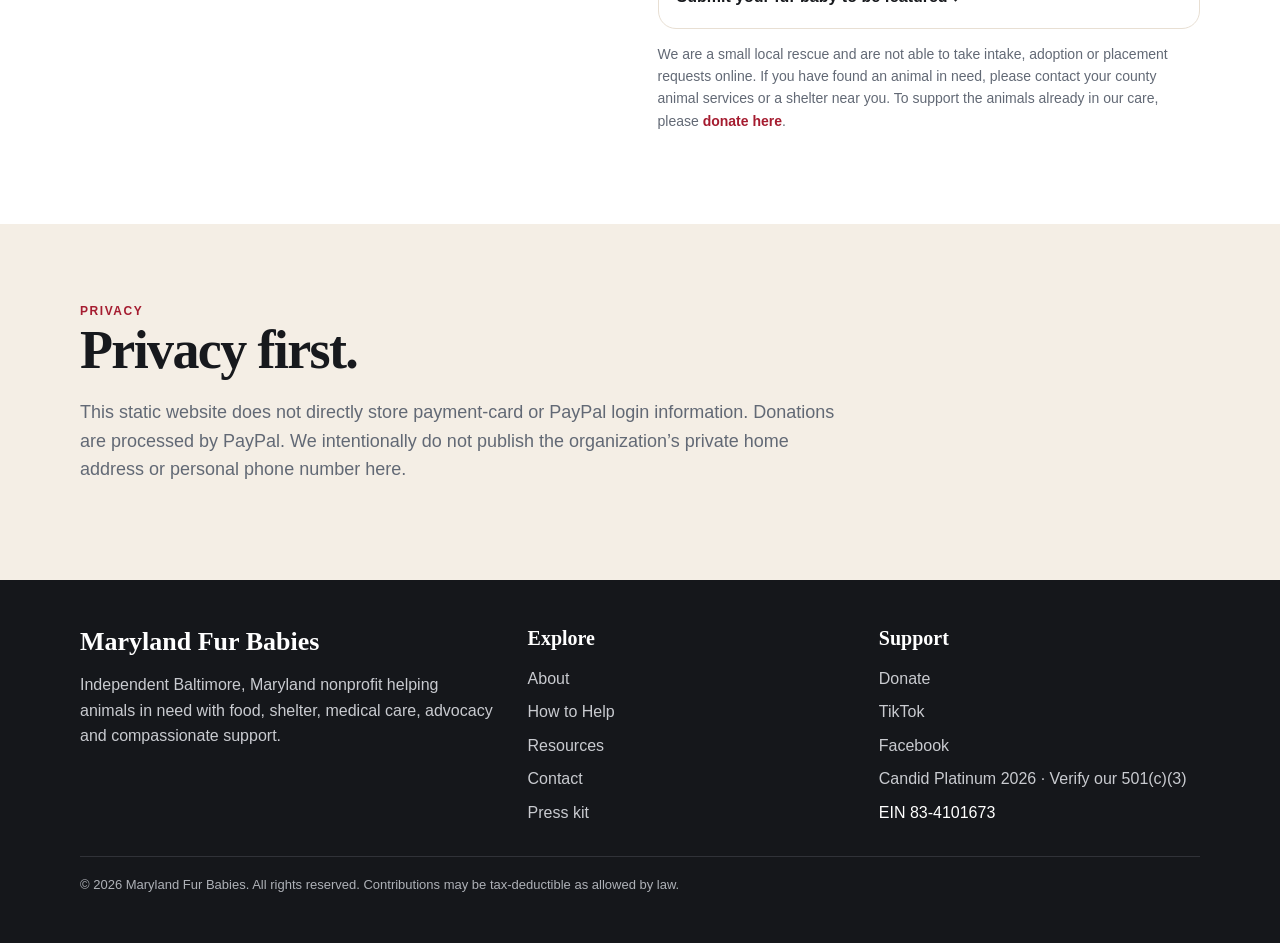
==== commit 3a76f245: "Remove duplicate h3 closing tag in contact section" ====
--- a/index.html
+++ b/index.html
@@ -38,7 +38,7 @@
 <section id="help" class="tint"><div class="wrap"><div class="eyebrow">How to help</div><h2>Small actions can become second chances.</h2><div class="cards"><article class="card"><h3>Donate</h3><p>Your gift helps support practical rescue needs such as food, medical care, shelter and transportation.</p><a style="color:var(--red);font-weight:800" href="#donate">Donate now →</a></article><article class="card"><h3>Share our mission</h3><p>Follow and share Maryland Fur Babies on TikTok and Facebook so more people can discover animals and rescue needs.</p><a style="color:var(--red);font-weight:800" href="https://www.tiktok.com/@marylandfurbabies" target="_blank" rel="noopener">TikTok @marylandfurbabies →</a><br><a style="color:var(--red);font-weight:800" href="https://www.facebook.com/profile.php?id=61576079746308" target="_blank" rel="noopener">Facebook page →</a></article><article class="card"><h3>Get your fur baby featured</h3><p>Send us a photo or short video of your pet and it may be featured on our TikTok, Facebook and Instagram. Every feature helps us reach more people who can help.</p><a style="color:var(--red);font-weight:800" href="https://docs.google.com/forms/d/e/1FAIpQLSc2VOQzJVOvMksQ3aCDCWvERfJDNNDyjtKXVjlesEvU5q_gtw/viewform" target="_blank" rel="noopener">Submit your fur baby →</a><br><a style="color:var(--red);font-weight:800" href="https://www.facebook.com/profile.php?id=61576079746308" target="_blank" rel="noopener">Start a fundraiser on Facebook →</a></article></div></div></section>
 <section id="donate" class="white"><div class="wrap"><div class="donate-box"><div class="eyebrow" style="color:var(--gold)">Support Maryland Fur Babies</div><h2>Give once or make it monthly.</h2><p>Every dollar goes to animals: food, litter, flea and tick treatment, vaccines, spay/neuter and emergency vet visits. PayPal securely processes donations (PayPal balance, Venmo, or any debit/credit card &mdash; no PayPal account needed). We never see or store your card details.</p><div class="donation-options"><div class="donation-card"><h3>Donate once</h3><p>Pick an amount or enter your own on our official PayPal donation page.</p><div class="amounts"><a href="https://www.paypal.com/donate?hosted_button_id=3FETC7FMJ2J9Y&amount=10" target="_blank" rel="noopener">$10</a><a href="https://www.paypal.com/donate?hosted_button_id=3FETC7FMJ2J9Y&amount=25" target="_blank" rel="noopener">$25</a><a href="https://www.paypal.com/donate?hosted_button_id=3FETC7FMJ2J9Y&amount=50" target="_blank" rel="noopener">$50</a><a href="https://www.paypal.com/donate?hosted_button_id=3FETC7FMJ2J9Y&amount=100" target="_blank" rel="noopener">$100</a></div><form action="https://www.paypal.com/donate" method="post" target="_blank"><input type="hidden" name="hosted_button_id" value="3FETC7FMJ2J9Y"><button class="paypal-btn" type="submit">Donate once with PayPal</button></form></div><div class="donation-card monthly"><span class="tag">MOST HELPFUL</span><h3>Donate monthly</h3><p>Recurring support helps make rescue expenses more predictable throughout the year.</p><form action="https://www.paypal.com/donate" method="post" target="_blank"><input type="hidden" name="hosted_button_id" value="3FETC7FMJ2J9Y"><button class="paypal-btn" type="submit">Start a monthly donation</button></form><p class="note">On PayPal, tick <strong>&ldquo;Make this a monthly donation&rdquo;</strong> before completing your gift.</p></div></div><div class="impact"><div><b>$10</b>a bag of food or litter for a colony</div><div><b>$25</b>flea, tick and deworming treatment</div><div><b>$100</b>helps cover a spay/neuter or vet visit</div></div><div class="verify"><a class="seal" href="https://app.candid.org/profile/9790874/maryland-fur-babies-83-4101673" target="_blank" rel="noopener"><img src="https://widgets.guidestar.org/prod/v1/pdp/transparency-seal/9790874/svg" alt="Candid Platinum Seal of Transparency 2026"><span><b>Platinum Transparency 2026</b><small>Candid's highest seal · click to verify</small></span></a><span>✓ IRS-recognized 501(c)(3) since 2019</span><span>✓ EIN 83-4101673</span><a href="https://app.candid.org/profile/9790874/maryland-fur-babies-83-4101673" target="_blank" rel="noopener">Verify us on Candid / GuideStar ↗</a><a href="https://apps.irs.gov/app/eos/" target="_blank" rel="noopener">Look us up in the IRS database ↗</a><a href="press.html">Press kit &amp; media ↗</a></div><p class="note" style="color:#f3dce0!important;margin-top:18px">Prefer TikTok? Tap the <strong>Donate</strong> button on any of our videos at @marylandfurbabies &mdash; it goes straight to the animals too.</p></div></div></section>
 <section id="resources"><div class="wrap"><div class="eyebrow">Pet resources</div><h2>When an animal needs help, the next call matters.</h2><div class="resource-grid"><article class="resource"><h3>Emergency or injury</h3><p>If an animal has life-threatening injuries or severe distress, contact an emergency veterinarian or appropriate local animal-control/public-safety resource immediately.</p></article><article class="resource"><h3>Stray or abandoned animal</h3><p>Safely document the location and condition and contact local animal services or a rescue that serves the animal’s location and species.</p></article><article class="resource"><h3>Need help keeping a pet</h3><p>Local shelters and pet-resource programs may offer food pantries, low-cost clinics or owner-support programs during temporary hardship.</p></article></div><p class="privacy"><strong>Important:</strong> This website does not provide veterinary or emergency medical advice.</p></div></section>
-<section id="contact" class="white"><div class="wrap contact"><div><div class="eyebrow">Contact</div><h2>Follow along and see where your gift goes.</h2><p class="section-intro">We post the animals we feed and treat on TikTok and Facebook. For privacy and safety we do not publish a home address or personal phone number.</p></div><div><h3>Official channels</h3</h3><a class="social" href="mailto:dustin@marylandfurbabies.org">Email · dustin@marylandfurbabies.org</a><a class="social" href="https://www.tiktok.com/@marylandfurbabies" target="_blank" rel="noopener">TikTok · @marylandfurbabies ↗</a><a class="social" href="https://www.facebook.com/profile.php?id=61576079746308" target="_blank" rel="noopener">Facebook · Maryland Fur Babies ↗</a><a class="social" href="https://docs.google.com/forms/d/e/1FAIpQLSc2VOQzJVOvMksQ3aCDCWvERfJDNNDyjtKXVjlesEvU5q_gtw/viewform" target="_blank" rel="noopener">Submit your fur baby to be featured ↗</a><p class="privacy">We are a small local rescue and are not able to take intake, adoption or placement requests online. If you have found an animal in need, please contact your county animal services or a shelter near you. To support the animals already in our care, please <a href="#donate" style="color:var(--red);font-weight:800">donate here</a>.</p></div></div></section>
+<section id="contact" class="white"><div class="wrap contact"><div><div class="eyebrow">Contact</div><h2>Follow along and see where your gift goes.</h2><p class="section-intro">We post the animals we feed and treat on TikTok and Facebook. For privacy and safety we do not publish a home address or personal phone number.</p></div><div><h3>Official channels</h3><a class="social" href="mailto:dustin@marylandfurbabies.org">Email · dustin@marylandfurbabies.org</a><a class="social" href="https://www.tiktok.comylandfurbabies" target="_blank" rel="noopener">TikTok · @marylandfurbabies ↗</a><a class="social" href="https://www.facebook.com/profile.php?id=61576079746308" target="_blank" rel="noopener">Facebook · Maryland Fur Babies ↗</a><a class="social" href="https://docs.google.com/forms/d/e/1FAIpQLSc2VOQzJVOvMksQ3aCDCWvERfJDNNDyjtKXVjlesEvU5q_gtw/viewform" target="_blank" rel="noopener">Submit your fur baby to be featured ↗</a><p class="privacy">We are a small local rescue and are not able to take intake, adoption or placement requests online. If you have found an animal in need, please contact your county animal services or a shelter near you. To support the animals already in our care, please <a href="#donate" style="color:var(--red);font-weight:800">donate here</a>.</p></div></div></section>
 <section id="privacy" class="tint"><div class="wrap"><div class="eyebrow">Privacy</div><h2>Privacy first.</h2><p class="section-intro">This static website does not directly store payment-card or PayPal login information. Donations are processed by PayPal. We intentionally do not publish the organization’s private home address or personal phone number here.</p></div></section>
 </main>
 <footer><div class="wrap"><div class="foot"><div><h3>Maryland Fur Babies</h3><p>Independent Baltimore, Maryland nonprofit helping animals in need with food, shelter, medical care, advocacy and compassionate support.</p></div><div><h3 style="font-size:20px">Explore</h3><div class="foot-links"><a href="#about">About</a><a href="#help">How to Help</a><a href="#resources">Resources</a><a href="#contact">Contact</a><a href="press.html">Press kit</a></div></div><div><h3 style="font-size:20px">Support</h3><div class="foot-links"><a href="#donate">Donate</a><a href="https://www.tiktok.com/@marylandfurbabies" target="_blank" rel="noopener">TikTok</a><a href="https://www.facebook.com/profile.php?id=61576079746308" target="_blank" rel="noopener">Facebook</a><a href="https://app.candid.org/profile/9790874/maryland-fur-babies-83-4101673" target="_blank" rel="noopener">Candid Platinum 2026 · Verify our 501(c)(3)</a><span>EIN 83-4101673</span></div></div></div><div class="small">© 2026 Maryland Fur Babies. All rights reserved. Contributions may be tax-deductible as allowed by law.</div></div></footer>
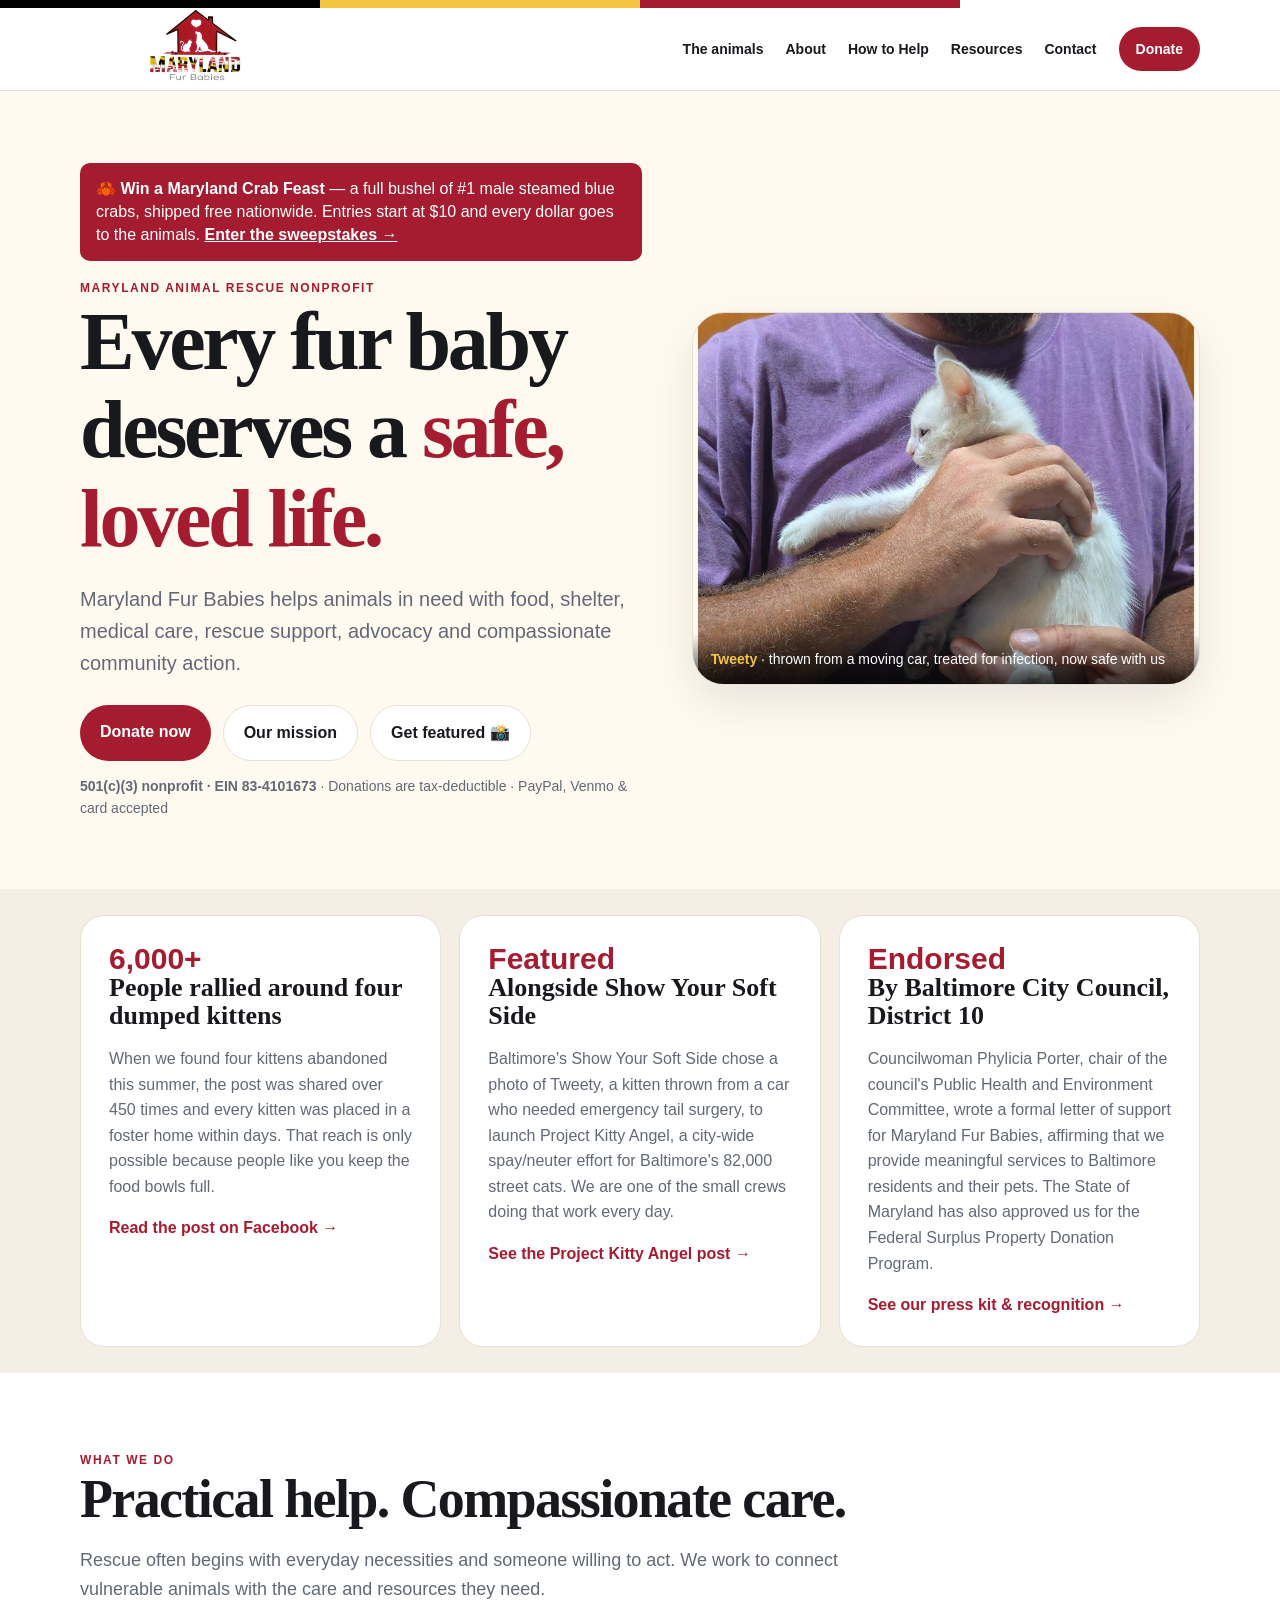
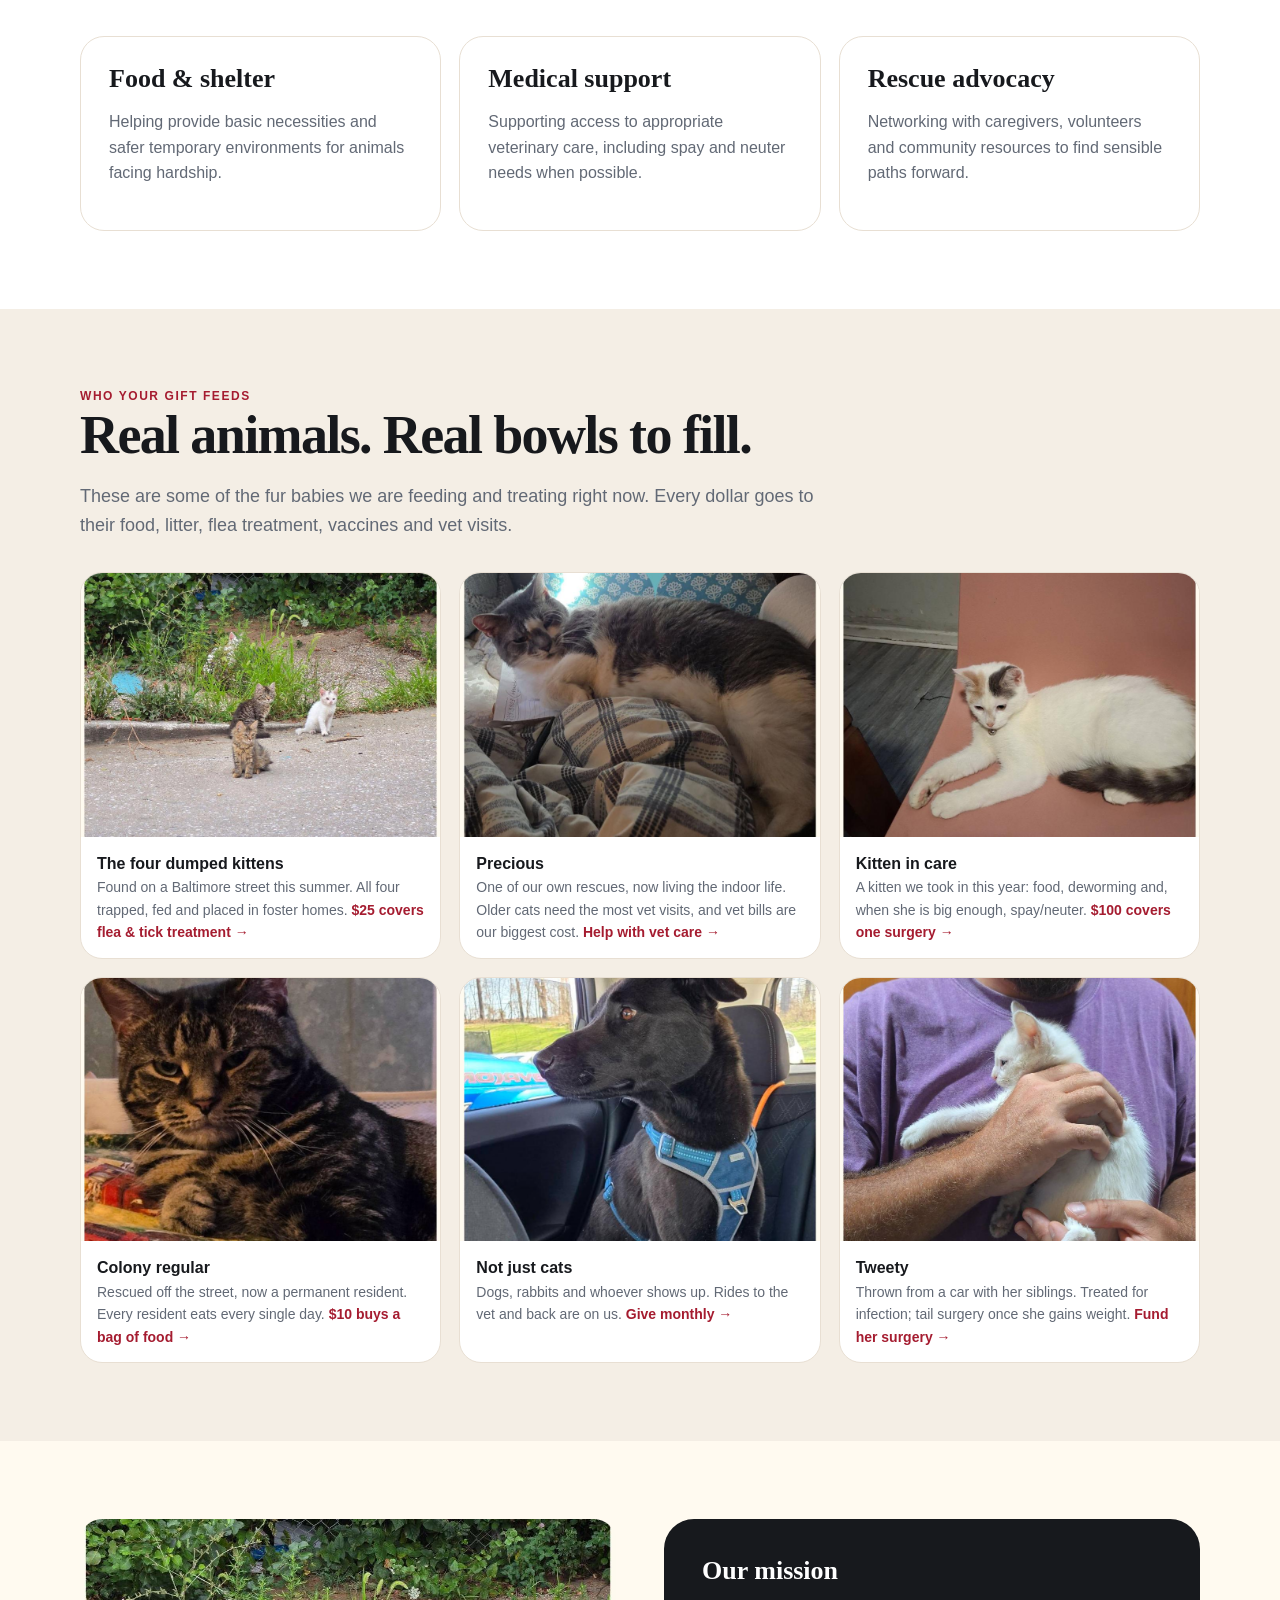
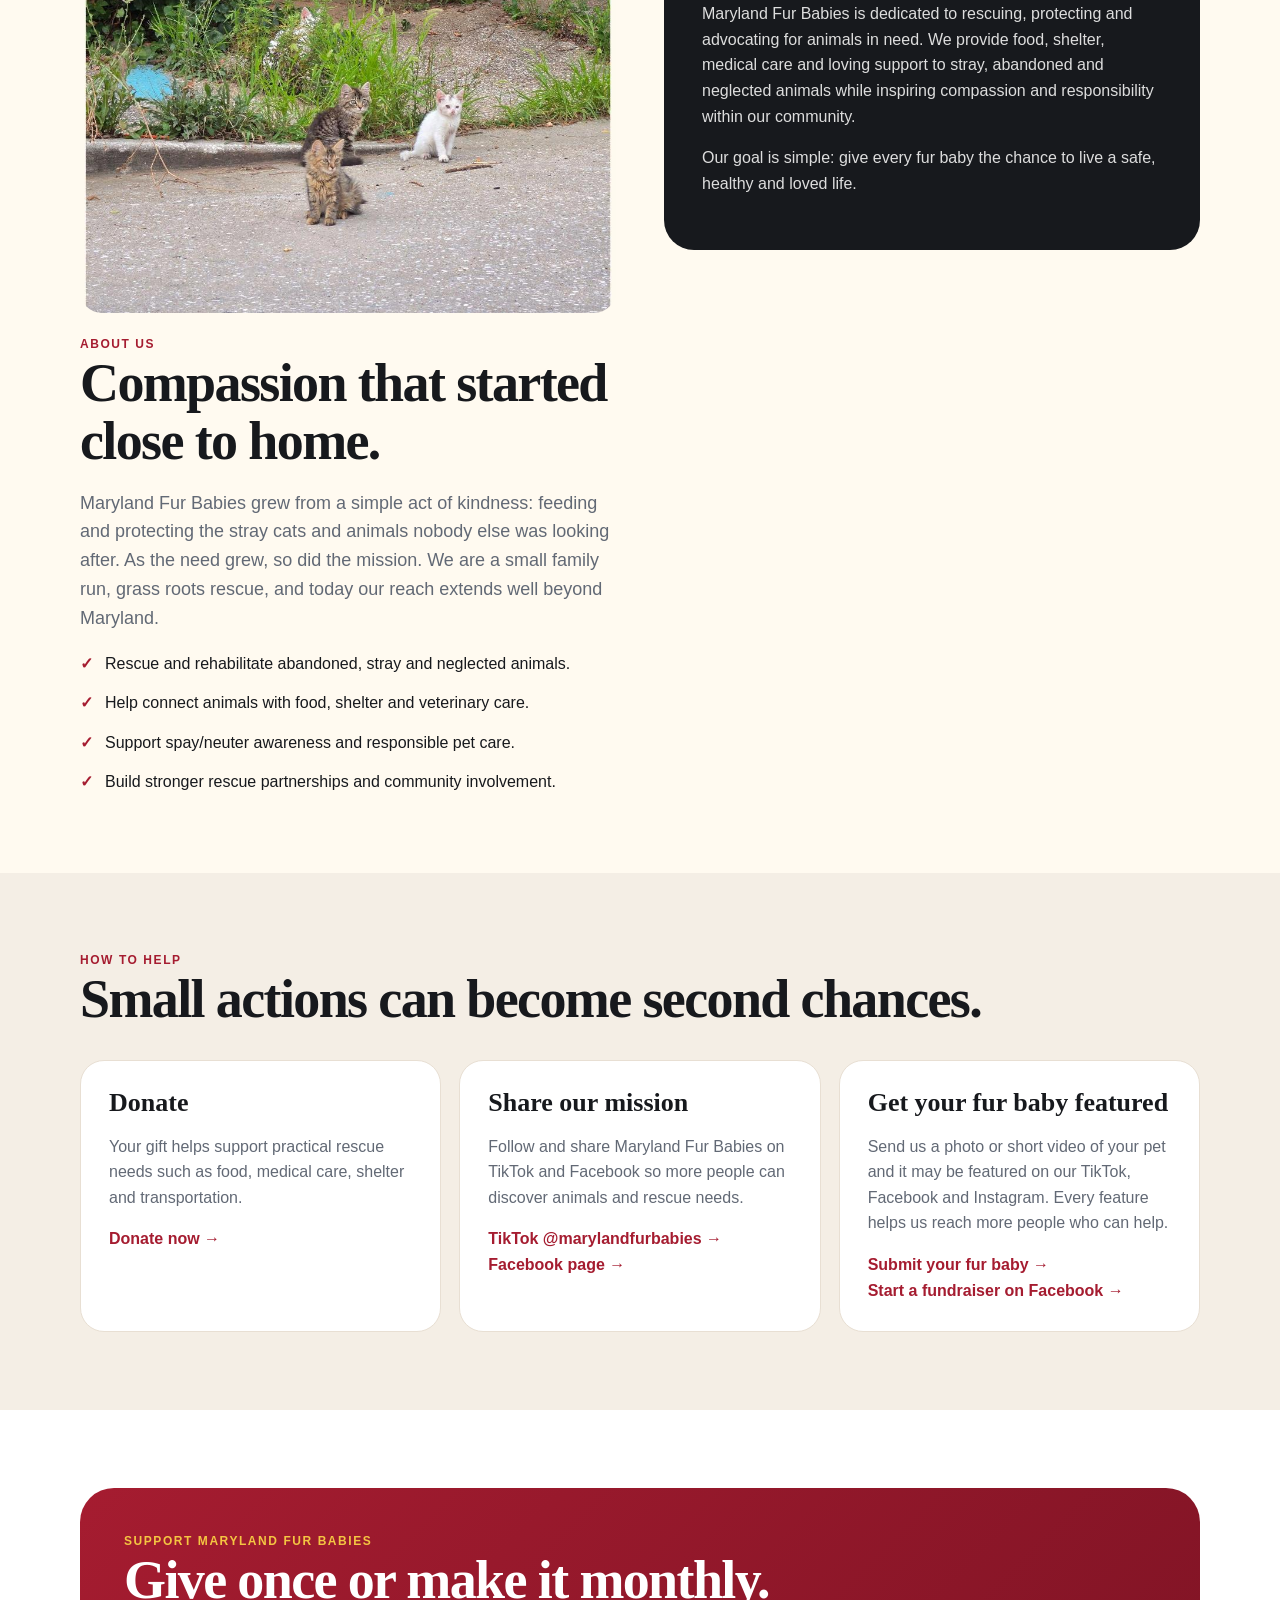
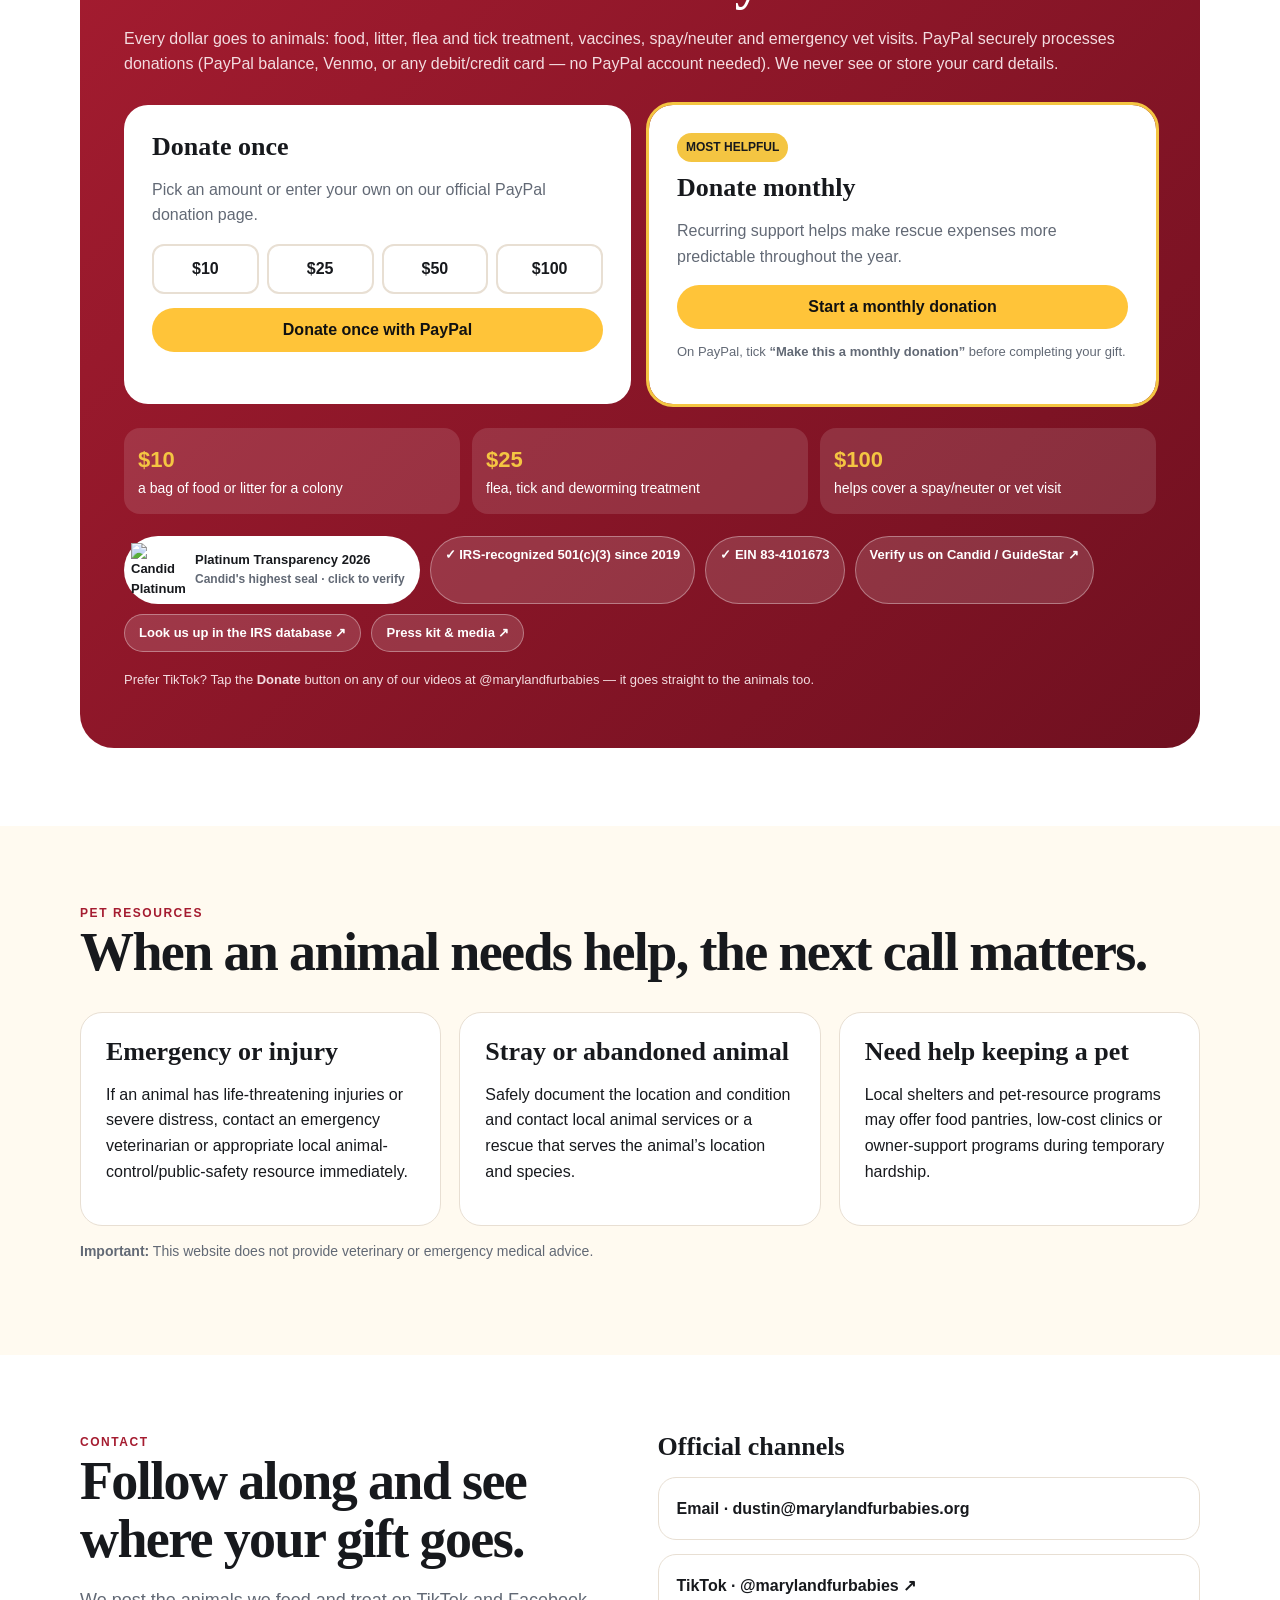
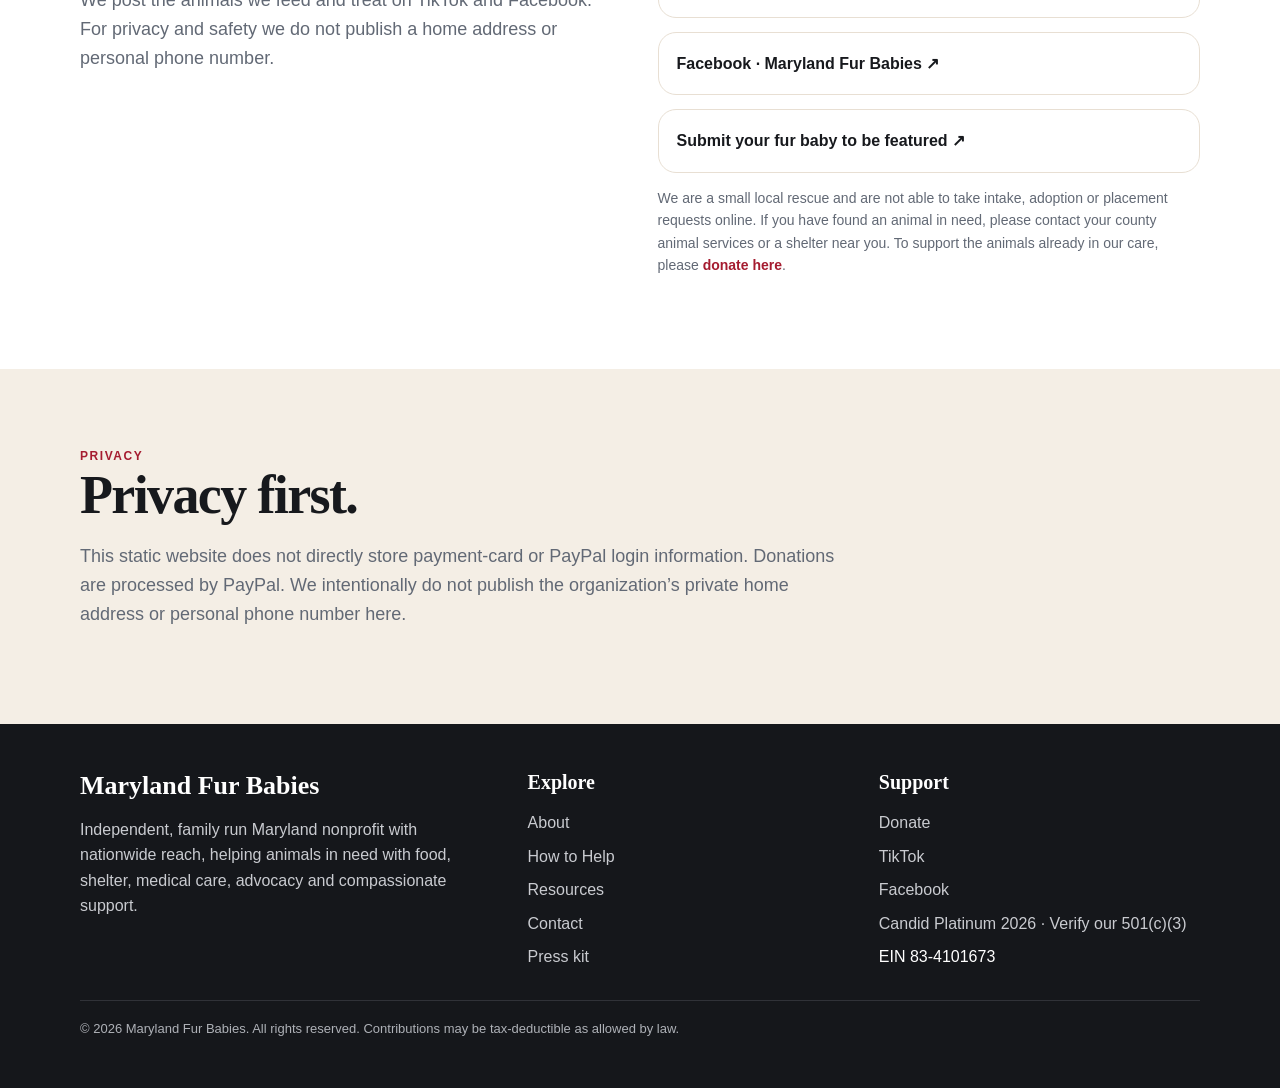
==== commit 5cdeb66c: "Add sweepstakes banner, remove personal details, broaden positioning Adds a tagged banner linking th" ====
--- a/index.html
+++ b/index.html
@@ -9,17 +9,17 @@
 window.dataLayer=window.dataLayer||[];function gtag(){dataLayer.push(arguments);}
 gtag('js',new Date());gtag('config','AW-17659713729');
 </script>
-<title>Maryland Fur Babies | Donate to a Baltimore, Maryland Animal Rescue</title>
-<meta name="description" content="Maryland Fur Babies is a Baltimore, Maryland 501(c)(3) animal rescue. Donate once or monthly to fund food, shelter, spay/neuter and vet care for stray and abandoned pets. Tax-deductible.">
+<title>Maryland Fur Babies | Donate to a Maryland Animal Rescue with Nationwide Reach</title>
+<meta name="description" content="Maryland Fur Babies is a family run, grass roots Maryland 501(c)(3) animal rescue with nationwide reach. Donate once or monthly to fund food, shelter, spay/neuter and vet care for stray and abandoned pets. Tax-deductible.">
 <link rel="canonical" href="https://marylandfurbabies.org/">
 <meta name="theme-color" content="#a51c30">
 <link rel="icon" href="assets/maryland-fur-babies-logo.jpg">
 <meta property="og:type" content="website">
 <meta property="og:site_name" content="Maryland Fur Babies">
 <meta property="og:title" content="Maryland Fur Babies | Donate to a Maryland Animal Rescue">
-<meta property="og:description" content="501(c)(3) animal rescue in Baltimore, Maryland. Your gift buys food, shelter and vet care for stray and abandoned pets. Tax-deductible.">
+<meta property="og:description" content="Family run, grass roots 501(c)(3) animal rescue based in Maryland with nationwide reach. Your gift buys food, shelter and vet care for stray and abandoned pets. Tax-deductible.">
 <meta property="og:url" content="https://marylandfurbabies.org/">
-<meta property="og:image" content="https://marylandfurbabies.org/assets/photos/ray-kitten.jpg">
+<meta property="og:image" content="https://marylandfurbabies.org/assets/photos/colony.jpg">
 <meta name="twitter:card" content="summary_large_image">
 <script type="application/ld+json">{"@context":"https://schema.org","@type":"NGO","name":"Maryland Fur Babies","alternateName":"Maryland Fur Babies Inc","url":"https://marylandfurbabies.org/","logo":"https://marylandfurbabies.org/assets/maryland-fur-babies-logo.webp","taxID":"83-4101673","nonprofitStatus":"Nonprofit501c3","address":{"@type":"PostalAddress","addressLocality":"Baltimore","addressRegion":"MD","addressCountry":"US"},"areaServed":{"@type":"State","name":"Maryland"},"sameAs":["https://www.tiktok.com/@marylandfurbabies","https://www.facebook.com/profile.php?id=61576079746308"],"potentialAction":{"@type":"DonateAction","target":"https://www.paypal.com/donate?hosted_button_id=3FETC7FMJ2J9Y"}}</script>
 <style>
@@ -30,18 +30,18 @@
 <div class="stripe"></div>
 <header><div class="wrap head"><a href="#home"><img class="logo" alt="Maryland Fur Babies" src="assets/maryland-fur-babies-logo.webp" width="720" height="562"></a><nav class="nav"><a href="#animals">The animals</a><a href="#about">About</a><a href="#help">How to Help</a><a href="#resources">Resources</a><a href="#contact">Contact</a><a class="donate-top" href="#donate">Donate</a></nav></div></header>
 <main id="home">
-<section class="hero"><div class="wrap hero-grid"><div><div class="eyebrow">Maryland animal rescue nonprofit</div><h1>Every fur baby deserves a <span style="color:var(--red)">safe, loved life.</span></h1><p class="lead">Maryland Fur Babies helps animals in need with food, shelter, medical care, rescue support, advocacy and compassionate community action.</p><div class="buttons"><a class="btn primary" href="#donate">Donate now</a><a class="btn secondary" href="#about">Our mission</a><a class="btn secondary" href="https://docs.google.com/forms/d/e/1FAIpQLSc2VOQzJVOvMksQ3aCDCWvERfJDNNDyjtKXVjlesEvU5q_gtw/viewform" target="_blank" rel="noopener">Get featured 📸</a></div><p class="privacy"><strong>501(c)(3) nonprofit · EIN 83-4101673</strong> · Donations are tax-deductible · PayPal, Venmo &amp; card accepted</p></div><div class="hero-logo"><img alt="Tweety, a rescued kitten, held safely in our arms" width="911" height="669" src="assets/photos/ray-kitten.jpg"><div class="cap"><b>Tweety</b> · thrown from a moving car, treated for infection, now safe with us</div></div></div></section>
-<section class="press tint"><div class="wrap"><article class="card"><div class="num">6,000+</div><h3>People rallied around four dumped kittens</h3><p>When our founder Carole found four kittens abandoned in Baltimore this summer, her post was shared over 450 times and every kitten was placed in a foster home within days. That reach is only possible because people like you keep the food bowls full.</p><a href="https://www.facebook.com/share/p/1HqQAcNdQc/" target="_blank" rel="noopener">Read Carole's post on Facebook →</a></article><article class="card"><div class="num">Featured</div><h3>Alongside Show Your Soft Side</h3><p>Baltimore's Show Your Soft Side chose a photo of our family with Tweety, a kitten thrown from a car who needed emergency tail surgery, to launch Project Kitty Angel, a city-wide spay/neuter effort for Baltimore's 82,000 street cats. We are one of the small crews doing that work every day.</p><a href="https://www.facebook.com/share/p/19U3r3arE9/" target="_blank" rel="noopener">See the Project Kitty Angel post →</a></article><article class="card"><div class="num">Endorsed</div><h3>By Baltimore City Council, District 10</h3><p>Councilwoman Phylicia Porter, chair of the council's Public Health and Environment Committee, wrote a formal letter of support for Maryland Fur Babies, affirming that we provide meaningful services to Baltimore residents and their pets. The State of Maryland has also approved us for the Federal Surplus Property Donation Program.</p><a href="press.html">See our press kit &amp; recognition →</a></article></div></section>
+<section class="hero"><div class="wrap hero-grid"><div><div style="background:#a51c30;color:#fff;padding:14px 16px;border-radius:10px;margin:0 0 18px 0;font-size:16px;line-height:1.45"><strong>🦀 Win a Maryland Crab Feast</strong> — a full bushel of #1 male steamed blue crabs, shipped free nationwide. Entries start at $10 and every dollar goes to the animals. <a href="https://www.tapkat.org/maryland-fur-babies/WEBGvk?utm_source=website&amp;utm_medium=banner&amp;utm_campaign=crabfeast" style="color:#fff;font-weight:700;text-decoration:underline;white-space:nowrap">Enter the sweepstakes →</a></div><div class="eyebrow">Maryland animal rescue nonprofit</div><h1>Every fur baby deserves a <span style="color:var(--red)">safe, loved life.</span></h1><p class="lead">Maryland Fur Babies helps animals in need with food, shelter, medical care, rescue support, advocacy and compassionate community action.</p><div class="buttons"><a class="btn primary" href="#donate">Donate now</a><a class="btn secondary" href="#about">Our mission</a><a class="btn secondary" href="https://docs.google.com/forms/d/e/1FAIpQLSc2VOQzJVOvMksQ3aCDCWvERfJDNNDyjtKXVjlesEvU5q_gtw/viewform" target="_blank" rel="noopener">Get featured 📸</a></div><p class="privacy"><strong>501(c)(3) nonprofit · EIN 83-4101673</strong> · Donations are tax-deductible · PayPal, Venmo &amp; card accepted</p></div><div class="hero-logo"><img alt="Tweety, a rescued kitten, held safely in our arms" width="911" height="669" src="assets/photos/ray-kitten.jpg"><div class="cap"><b>Tweety</b> · thrown from a moving car, treated for infection, now safe with us</div></div></div></section>
+<section class="press tint"><div class="wrap"><article class="card"><div class="num">6,000+</div><h3>People rallied around four dumped kittens</h3><p>When we found four kittens abandoned this summer, the post was shared over 450 times and every kitten was placed in a foster home within days. That reach is only possible because people like you keep the food bowls full.</p><a href="https://www.facebook.com/share/p/1HqQAcNdQc/" target="_blank" rel="noopener">Read the post on Facebook →</a></article><article class="card"><div class="num">Featured</div><h3>Alongside Show Your Soft Side</h3><p>Baltimore's Show Your Soft Side chose a photo of Tweety, a kitten thrown from a car who needed emergency tail surgery, to launch Project Kitty Angel, a city-wide spay/neuter effort for Baltimore's 82,000 street cats. We are one of the small crews doing that work every day.</p><a href="https://www.facebook.com/share/p/19U3r3arE9/" target="_blank" rel="noopener">See the Project Kitty Angel post →</a></article><article class="card"><div class="num">Endorsed</div><h3>By Baltimore City Council, District 10</h3><p>Councilwoman Phylicia Porter, chair of the council's Public Health and Environment Committee, wrote a formal letter of support for Maryland Fur Babies, affirming that we provide meaningful services to Baltimore residents and their pets. The State of Maryland has also approved us for the Federal Surplus Property Donation Program.</p><a href="press.html">See our press kit &amp; recognition →</a></article></div></section>
 <section class="white"><div class="wrap"><div class="eyebrow">What we do</div><h2>Practical help. Compassionate care.</h2><p class="section-intro">Rescue often begins with everyday necessities and someone willing to act. We work to connect vulnerable animals with the care and resources they need.</p><div class="cards"><article class="card"><h3>Food & shelter</h3><p>Helping provide basic necessities and safer temporary environments for animals facing hardship.</p></article><article class="card"><h3>Medical support</h3><p>Supporting access to appropriate veterinary care, including spay and neuter needs when possible.</p></article><article class="card"><h3>Rescue advocacy</h3><p>Networking with caregivers, volunteers and community resources to find sensible paths forward.</p></article></div></div></section>
-<section id="animals" class="tint"><div class="wrap"><div class="eyebrow">Who your gift feeds</div><h2>Real animals. Real bowls to fill.</h2><p class="section-intro">These are some of the fur babies Carole is feeding and treating right now in Baltimore. Every dollar goes to their food, litter, flea treatment, vaccines and vet visits.</p><div class="gallery"><figure><img loading="lazy" src="assets/photos/colony.jpg" alt="Four kittens abandoned on a Baltimore street"><figcaption><b>The four dumped kittens</b>Found on a Baltimore street this summer. All four trapped, fed and placed in foster homes. <a href="#donate" style="color:var(--red);font-weight:800">$25 covers flea &amp; tick treatment →</a></figcaption></figure><figure><img loading="lazy" src="assets/photos/precious.jpg" alt="Precious the cat resting on a blanket"><figcaption><b>Precious</b>One of Carole's own rescues, now living the indoor life. Older cats need the most vet visits, and vet bills are our biggest cost. <a href="#donate" style="color:var(--red);font-weight:800">Help with vet care →</a></figcaption></figure><figure><img loading="lazy" src="assets/photos/white-kitten.jpg" alt="Young white kitten resting on a chair"><figcaption><b>Kitten in care</b>A kitten Carole took in this year: food, deworming and, when she is big enough, spay/neuter. <a href="#donate" style="color:var(--red);font-weight:800">$100 covers one surgery →</a></figcaption></figure><figure><img loading="lazy" src="assets/photos/tabby.jpg" alt="Tabby cat resting indoors"><figcaption><b>Colony regular</b>Rescued off the street, now a permanent resident. Every resident eats every single day. <a href="#donate" style="color:var(--red);font-weight:800">$10 buys a bag of food →</a></figcaption></figure><figure><img loading="lazy" src="assets/photos/dog.jpg" alt="Black dog in a harness riding in a car"><figcaption><b>Not just cats</b>Dogs, rabbits and whoever shows up. Rides to the vet and back are on us. <a href="#donate" style="color:var(--red);font-weight:800">Give monthly →</a></figcaption></figure><figure><img loading="lazy" src="assets/photos/ray-kitten.jpg" alt="Tweety the kitten being held"><figcaption><b>Tweety</b>Thrown from a car with her siblings. Treated for infection; tail surgery once she gains weight. <a href="#donate" style="color:var(--red);font-weight:800">Fund her surgery →</a></figcaption></figure></div></div></section>
-<section id="about"><div class="wrap about-grid"><div><img class="about-photo" loading="lazy" src="assets/photos/carole.jpg" alt="Carole Ridgell, founder of Maryland Fur Babies"><div class="eyebrow">About us</div><h2>Compassion that started close to home.</h2><p class="section-intro">Maryland Fur Babies grew from a simple act of kindness: Carole Ridgell, a Baltimore senior on a fixed income, feeding and protecting stray cats and other animals in her neighborhood. As the need grew, so did the mission.</p><div class="checks"><div class="check"><b>✓</b><span>Rescue and rehabilitate abandoned, stray and neglected animals.</span></div><div class="check"><b>✓</b><span>Help connect animals with food, shelter and veterinary care.</span></div><div class="check"><b>✓</b><span>Support spay/neuter awareness and responsible pet care.</span></div><div class="check"><b>✓</b><span>Build stronger rescue partnerships and community involvement.</span></div></div></div><div class="story"><h3>Our mission</h3><p>Maryland Fur Babies is dedicated to rescuing, protecting and advocating for animals in need. We provide food, shelter, medical care and loving support to stray, abandoned and neglected animals while inspiring compassion and responsibility within our community.</p><p>Our goal is simple: give every fur baby the chance to live a safe, healthy and loved life.</p></div></div></section>
+<section id="animals" class="tint"><div class="wrap"><div class="eyebrow">Who your gift feeds</div><h2>Real animals. Real bowls to fill.</h2><p class="section-intro">These are some of the fur babies we are feeding and treating right now. Every dollar goes to their food, litter, flea treatment, vaccines and vet visits.</p><div class="gallery"><figure><img loading="lazy" src="assets/photos/colony.jpg" alt="Four kittens abandoned on a Baltimore street"><figcaption><b>The four dumped kittens</b>Found on a Baltimore street this summer. All four trapped, fed and placed in foster homes. <a href="#donate" style="color:var(--red);font-weight:800">$25 covers flea &amp; tick treatment →</a></figcaption></figure><figure><img loading="lazy" src="assets/photos/precious.jpg" alt="Precious the cat resting on a blanket"><figcaption><b>Precious</b>One of our own rescues, now living the indoor life. Older cats need the most vet visits, and vet bills are our biggest cost. <a href="#donate" style="color:var(--red);font-weight:800">Help with vet care →</a></figcaption></figure><figure><img loading="lazy" src="assets/photos/white-kitten.jpg" alt="Young white kitten resting on a chair"><figcaption><b>Kitten in care</b>A kitten we took in this year: food, deworming and, when she is big enough, spay/neuter. <a href="#donate" style="color:var(--red);font-weight:800">$100 covers one surgery →</a></figcaption></figure><figure><img loading="lazy" src="assets/photos/tabby.jpg" alt="Tabby cat resting indoors"><figcaption><b>Colony regular</b>Rescued off the street, now a permanent resident. Every resident eats every single day. <a href="#donate" style="color:var(--red);font-weight:800">$10 buys a bag of food →</a></figcaption></figure><figure><img loading="lazy" src="assets/photos/dog.jpg" alt="Black dog in a harness riding in a car"><figcaption><b>Not just cats</b>Dogs, rabbits and whoever shows up. Rides to the vet and back are on us. <a href="#donate" style="color:var(--red);font-weight:800">Give monthly →</a></figcaption></figure><figure><img loading="lazy" src="assets/photos/ray-kitten.jpg" alt="Tweety the kitten being held"><figcaption><b>Tweety</b>Thrown from a car with her siblings. Treated for infection; tail surgery once she gains weight. <a href="#donate" style="color:var(--red);font-weight:800">Fund her surgery →</a></figcaption></figure></div></div></section>
+<section id="about"><div class="wrap about-grid"><div><img class="about-photo" loading="lazy" src="assets/photos/colony.jpg" alt="Street kittens cared for by Maryland Fur Babies"><div class="eyebrow">About us</div><h2>Compassion that started close to home.</h2><p class="section-intro">Maryland Fur Babies grew from a simple act of kindness: feeding and protecting the stray cats and animals nobody else was looking after. As the need grew, so did the mission. We are a small family run, grass roots rescue, and today our reach extends well beyond Maryland.</p><div class="checks"><div class="check"><b>✓</b><span>Rescue and rehabilitate abandoned, stray and neglected animals.</span></div><div class="check"><b>✓</b><span>Help connect animals with food, shelter and veterinary care.</span></div><div class="check"><b>✓</b><span>Support spay/neuter awareness and responsible pet care.</span></div><div class="check"><b>✓</b><span>Build stronger rescue partnerships and community involvement.</span></div></div></div><div class="story"><h3>Our mission</h3><p>Maryland Fur Babies is dedicated to rescuing, protecting and advocating for animals in need. We provide food, shelter, medical care and loving support to stray, abandoned and neglected animals while inspiring compassion and responsibility within our community.</p><p>Our goal is simple: give every fur baby the chance to live a safe, healthy and loved life.</p></div></div></section>
 <section id="help" class="tint"><div class="wrap"><div class="eyebrow">How to help</div><h2>Small actions can become second chances.</h2><div class="cards"><article class="card"><h3>Donate</h3><p>Your gift helps support practical rescue needs such as food, medical care, shelter and transportation.</p><a style="color:var(--red);font-weight:800" href="#donate">Donate now →</a></article><article class="card"><h3>Share our mission</h3><p>Follow and share Maryland Fur Babies on TikTok and Facebook so more people can discover animals and rescue needs.</p><a style="color:var(--red);font-weight:800" href="https://www.tiktok.com/@marylandfurbabies" target="_blank" rel="noopener">TikTok @marylandfurbabies →</a><br><a style="color:var(--red);font-weight:800" href="https://www.facebook.com/profile.php?id=61576079746308" target="_blank" rel="noopener">Facebook page →</a></article><article class="card"><h3>Get your fur baby featured</h3><p>Send us a photo or short video of your pet and it may be featured on our TikTok, Facebook and Instagram. Every feature helps us reach more people who can help.</p><a style="color:var(--red);font-weight:800" href="https://docs.google.com/forms/d/e/1FAIpQLSc2VOQzJVOvMksQ3aCDCWvERfJDNNDyjtKXVjlesEvU5q_gtw/viewform" target="_blank" rel="noopener">Submit your fur baby →</a><br><a style="color:var(--red);font-weight:800" href="https://www.facebook.com/profile.php?id=61576079746308" target="_blank" rel="noopener">Start a fundraiser on Facebook →</a></article></div></div></section>
 <section id="donate" class="white"><div class="wrap"><div class="donate-box"><div class="eyebrow" style="color:var(--gold)">Support Maryland Fur Babies</div><h2>Give once or make it monthly.</h2><p>Every dollar goes to animals: food, litter, flea and tick treatment, vaccines, spay/neuter and emergency vet visits. PayPal securely processes donations (PayPal balance, Venmo, or any debit/credit card &mdash; no PayPal account needed). We never see or store your card details.</p><div class="donation-options"><div class="donation-card"><h3>Donate once</h3><p>Pick an amount or enter your own on our official PayPal donation page.</p><div class="amounts"><a href="https://www.paypal.com/donate?hosted_button_id=3FETC7FMJ2J9Y&amount=10" target="_blank" rel="noopener">$10</a><a href="https://www.paypal.com/donate?hosted_button_id=3FETC7FMJ2J9Y&amount=25" target="_blank" rel="noopener">$25</a><a href="https://www.paypal.com/donate?hosted_button_id=3FETC7FMJ2J9Y&amount=50" target="_blank" rel="noopener">$50</a><a href="https://www.paypal.com/donate?hosted_button_id=3FETC7FMJ2J9Y&amount=100" target="_blank" rel="noopener">$100</a></div><form action="https://www.paypal.com/donate" method="post" target="_blank"><input type="hidden" name="hosted_button_id" value="3FETC7FMJ2J9Y"><button class="paypal-btn" type="submit">Donate once with PayPal</button></form></div><div class="donation-card monthly"><span class="tag">MOST HELPFUL</span><h3>Donate monthly</h3><p>Recurring support helps make rescue expenses more predictable throughout the year.</p><form action="https://www.paypal.com/donate" method="post" target="_blank"><input type="hidden" name="hosted_button_id" value="3FETC7FMJ2J9Y"><button class="paypal-btn" type="submit">Start a monthly donation</button></form><p class="note">On PayPal, tick <strong>&ldquo;Make this a monthly donation&rdquo;</strong> before completing your gift.</p></div></div><div class="impact"><div><b>$10</b>a bag of food or litter for a colony</div><div><b>$25</b>flea, tick and deworming treatment</div><div><b>$100</b>helps cover a spay/neuter or vet visit</div></div><div class="verify"><a class="seal" href="https://app.candid.org/profile/9790874/maryland-fur-babies-83-4101673" target="_blank" rel="noopener"><img src="https://widgets.guidestar.org/prod/v1/pdp/transparency-seal/9790874/svg" alt="Candid Platinum Seal of Transparency 2026"><span><b>Platinum Transparency 2026</b><small>Candid's highest seal · click to verify</small></span></a><span>✓ IRS-recognized 501(c)(3) since 2019</span><span>✓ EIN 83-4101673</span><a href="https://app.candid.org/profile/9790874/maryland-fur-babies-83-4101673" target="_blank" rel="noopener">Verify us on Candid / GuideStar ↗</a><a href="https://apps.irs.gov/app/eos/" target="_blank" rel="noopener">Look us up in the IRS database ↗</a><a href="press.html">Press kit &amp; media ↗</a></div><p class="note" style="color:#f3dce0!important;margin-top:18px">Prefer TikTok? Tap the <strong>Donate</strong> button on any of our videos at @marylandfurbabies &mdash; it goes straight to the animals too.</p></div></div></section>
 <section id="resources"><div class="wrap"><div class="eyebrow">Pet resources</div><h2>When an animal needs help, the next call matters.</h2><div class="resource-grid"><article class="resource"><h3>Emergency or injury</h3><p>If an animal has life-threatening injuries or severe distress, contact an emergency veterinarian or appropriate local animal-control/public-safety resource immediately.</p></article><article class="resource"><h3>Stray or abandoned animal</h3><p>Safely document the location and condition and contact local animal services or a rescue that serves the animal’s location and species.</p></article><article class="resource"><h3>Need help keeping a pet</h3><p>Local shelters and pet-resource programs may offer food pantries, low-cost clinics or owner-support programs during temporary hardship.</p></article></div><p class="privacy"><strong>Important:</strong> This website does not provide veterinary or emergency medical advice.</p></div></section>
 <section id="contact" class="white"><div class="wrap contact"><div><div class="eyebrow">Contact</div><h2>Follow along and see where your gift goes.</h2><p class="section-intro">We post the animals we feed and treat on TikTok and Facebook. For privacy and safety we do not publish a home address or personal phone number.</p></div><div><h3>Official channels</h3><a class="social" href="mailto:dustin@marylandfurbabies.org">Email · dustin@marylandfurbabies.org</a><a class="social" href="https://www.tiktok.comylandfurbabies" target="_blank" rel="noopener">TikTok · @marylandfurbabies ↗</a><a class="social" href="https://www.facebook.com/profile.php?id=61576079746308" target="_blank" rel="noopener">Facebook · Maryland Fur Babies ↗</a><a class="social" href="https://docs.google.com/forms/d/e/1FAIpQLSc2VOQzJVOvMksQ3aCDCWvERfJDNNDyjtKXVjlesEvU5q_gtw/viewform" target="_blank" rel="noopener">Submit your fur baby to be featured ↗</a><p class="privacy">We are a small local rescue and are not able to take intake, adoption or placement requests online. If you have found an animal in need, please contact your county animal services or a shelter near you. To support the animals already in our care, please <a href="#donate" style="color:var(--red);font-weight:800">donate here</a>.</p></div></div></section>
 <section id="privacy" class="tint"><div class="wrap"><div class="eyebrow">Privacy</div><h2>Privacy first.</h2><p class="section-intro">This static website does not directly store payment-card or PayPal login information. Donations are processed by PayPal. We intentionally do not publish the organization’s private home address or personal phone number here.</p></div></section>
 </main>
-<footer><div class="wrap"><div class="foot"><div><h3>Maryland Fur Babies</h3><p>Independent Baltimore, Maryland nonprofit helping animals in need with food, shelter, medical care, advocacy and compassionate support.</p></div><div><h3 style="font-size:20px">Explore</h3><div class="foot-links"><a href="#about">About</a><a href="#help">How to Help</a><a href="#resources">Resources</a><a href="#contact">Contact</a><a href="press.html">Press kit</a></div></div><div><h3 style="font-size:20px">Support</h3><div class="foot-links"><a href="#donate">Donate</a><a href="https://www.tiktok.com/@marylandfurbabies" target="_blank" rel="noopener">TikTok</a><a href="https://www.facebook.com/profile.php?id=61576079746308" target="_blank" rel="noopener">Facebook</a><a href="https://app.candid.org/profile/9790874/maryland-fur-babies-83-4101673" target="_blank" rel="noopener">Candid Platinum 2026 · Verify our 501(c)(3)</a><span>EIN 83-4101673</span></div></div></div><div class="small">© 2026 Maryland Fur Babies. All rights reserved. Contributions may be tax-deductible as allowed by law.</div></div></footer>
+<footer><div class="wrap"><div class="foot"><div><h3>Maryland Fur Babies</h3><p>Independent, family run Maryland nonprofit with nationwide reach, helping animals in need with food, shelter, medical care, advocacy and compassionate support.</p></div><div><h3 style="font-size:20px">Explore</h3><div class="foot-links"><a href="#about">About</a><a href="#help">How to Help</a><a href="#resources">Resources</a><a href="#contact">Contact</a><a href="press.html">Press kit</a></div></div><div><h3 style="font-size:20px">Support</h3><div class="foot-links"><a href="#donate">Donate</a><a href="https://www.tiktok.com/@marylandfurbabies" target="_blank" rel="noopener">TikTok</a><a href="https://www.facebook.com/profile.php?id=61576079746308" target="_blank" rel="noopener">Facebook</a><a href="https://app.candid.org/profile/9790874/maryland-fur-babies-83-4101673" target="_blank" rel="noopener">Candid Platinum 2026 · Verify our 501(c)(3)</a><span>EIN 83-4101673</span></div></div></div><div class="small">© 2026 Maryland Fur Babies. All rights reserved. Contributions may be tax-deductible as allowed by law.</div></div></footer>
 <script>
 /* Maryland Fur Babies - report PayPal donate clicks to Google Ads */
 (function(){
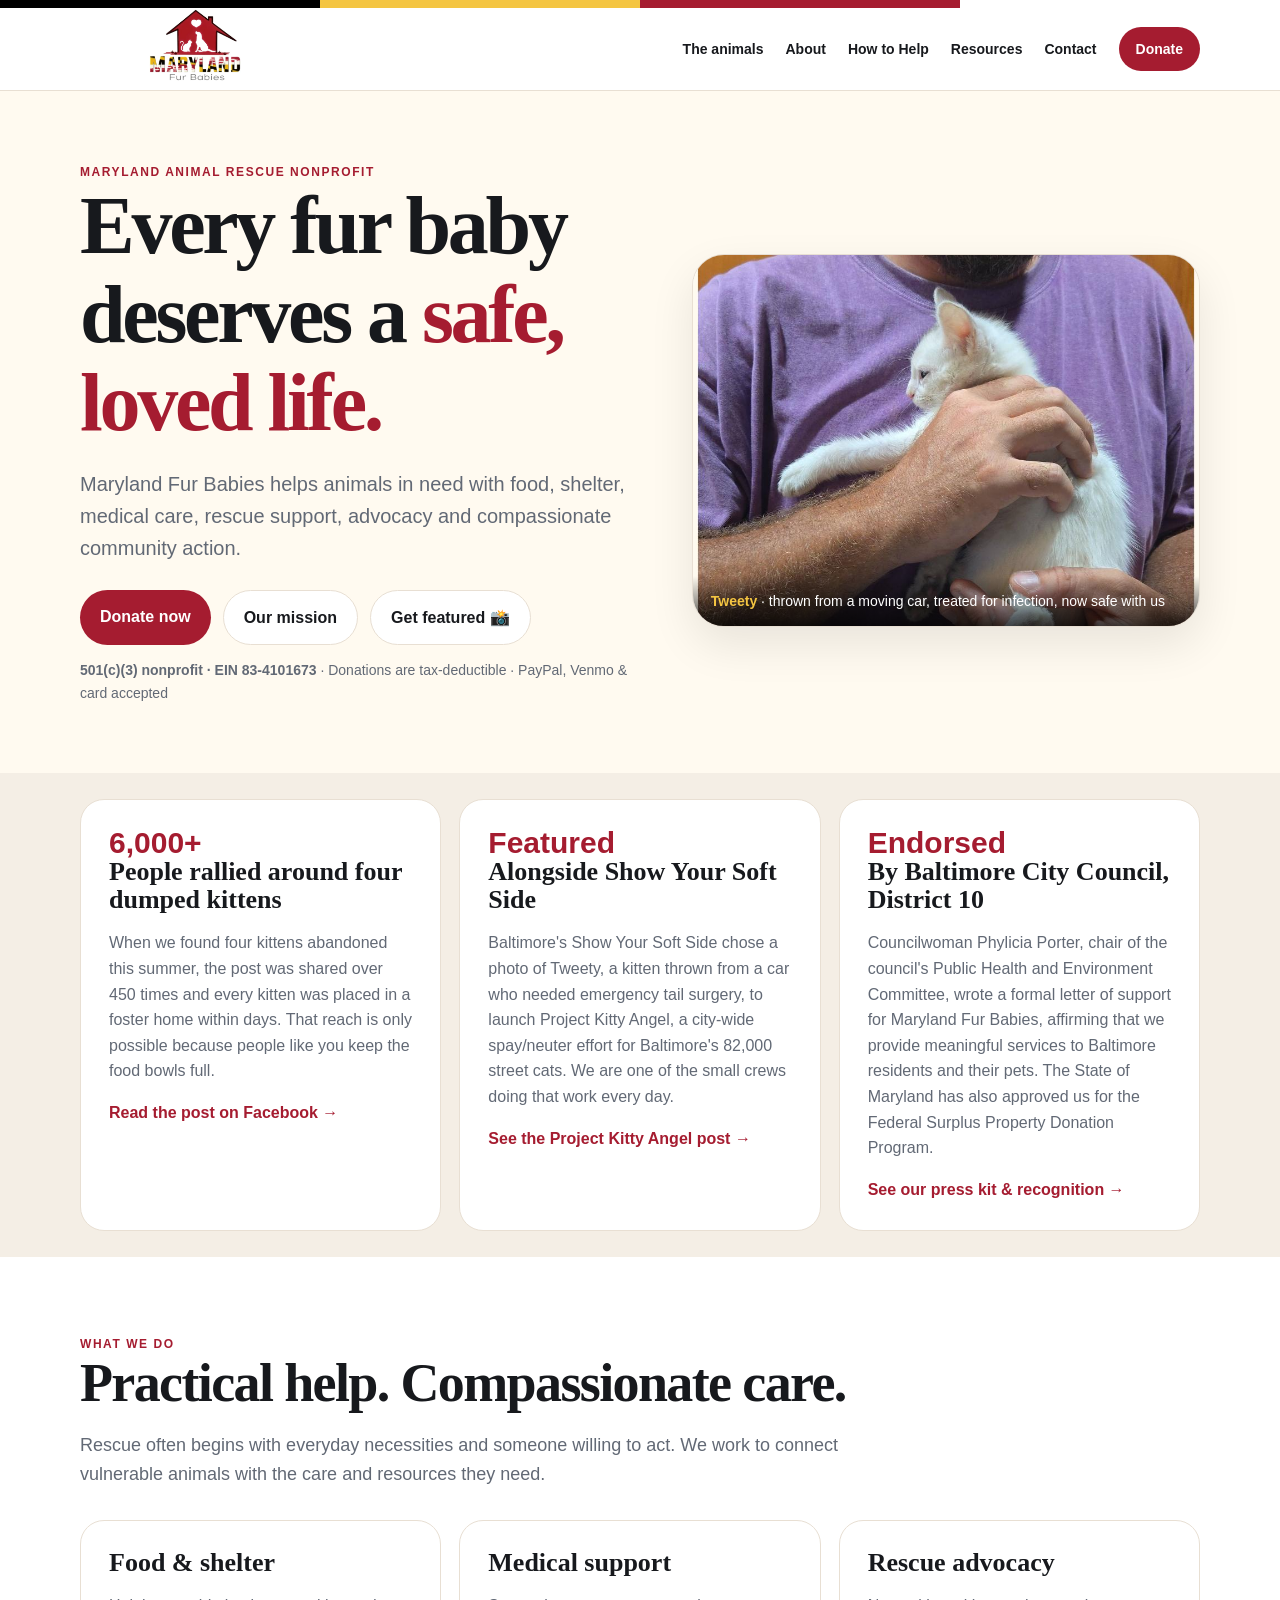
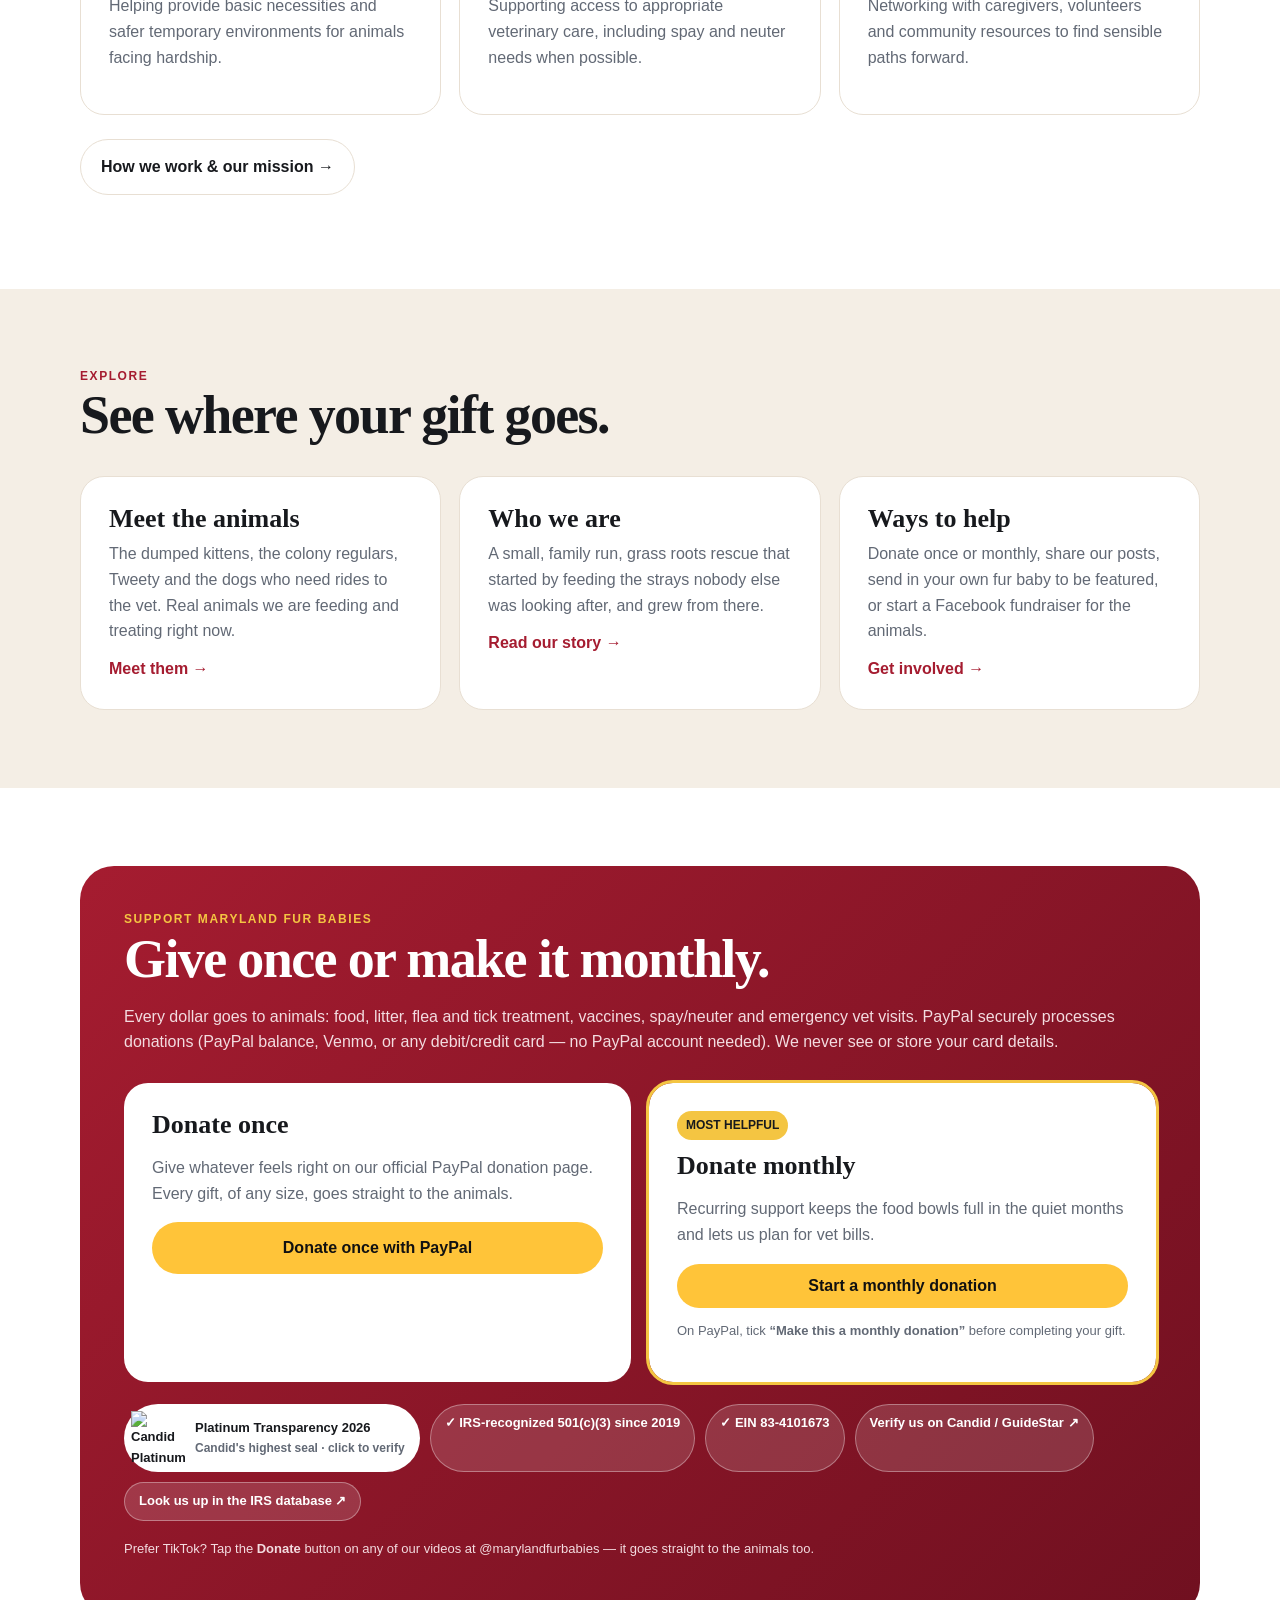
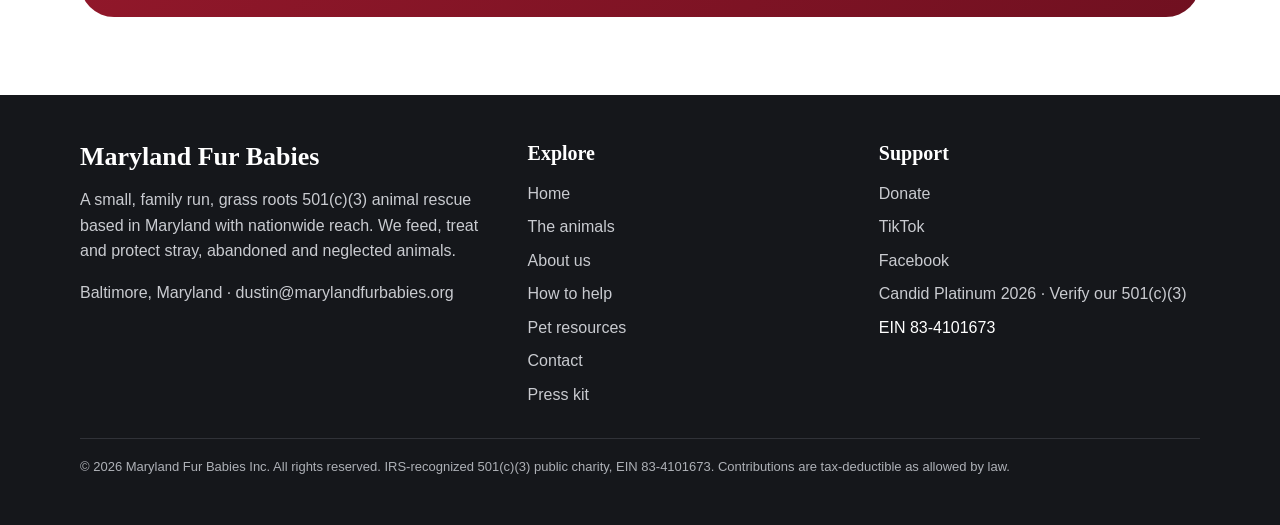
==== commit 029d7d95: "New homepage without sweepstakes, privacy-clean press kit, full sitemap - Remove closed crab sweepst" ====
--- a/index.html
+++ b/index.html
@@ -16,32 +16,30 @@
 <link rel="icon" href="assets/maryland-fur-babies-logo.jpg">
 <meta property="og:type" content="website">
 <meta property="og:site_name" content="Maryland Fur Babies">
-<meta property="og:title" content="Maryland Fur Babies | Donate to a Maryland Animal Rescue">
-<meta property="og:description" content="Family run, grass roots 501(c)(3) animal rescue based in Maryland with nationwide reach. Your gift buys food, shelter and vet care for stray and abandoned pets. Tax-deductible.">
+<meta property="og:title" content="Maryland Fur Babies | Donate to a Maryland Animal Rescue with Nationwide Reach">
+<meta property="og:description" content="Maryland Fur Babies is a family run, grass roots Maryland 501(c)(3) animal rescue with nationwide reach. Donate once or monthly to fund food, shelter, spay/neuter and vet care for stray and abandoned pets. Tax-deductible.">
 <meta property="og:url" content="https://marylandfurbabies.org/">
 <meta property="og:image" content="https://marylandfurbabies.org/assets/photos/colony.jpg">
 <meta name="twitter:card" content="summary_large_image">
-<script type="application/ld+json">{"@context":"https://schema.org","@type":"NGO","name":"Maryland Fur Babies","alternateName":"Maryland Fur Babies Inc","url":"https://marylandfurbabies.org/","logo":"https://marylandfurbabies.org/assets/maryland-fur-babies-logo.webp","taxID":"83-4101673","nonprofitStatus":"Nonprofit501c3","address":{"@type":"PostalAddress","addressLocality":"Baltimore","addressRegion":"MD","addressCountry":"US"},"areaServed":{"@type":"State","name":"Maryland"},"sameAs":["https://www.tiktok.com/@marylandfurbabies","https://www.facebook.com/profile.php?id=61576079746308"],"potentialAction":{"@type":"DonateAction","target":"https://www.paypal.com/donate?hosted_button_id=3FETC7FMJ2J9Y"}}</script>
-<style>
-:root{--red:#a51c30;--dark:#17191d;--gold:#f4c542;--cream:#fffaf0;--muted:#626975;--line:#e8dfd3;--green:#276b5d}*{box-sizing:border-box}html{scroll-behavior:smooth}body{margin:0;font-family:Arial,Helvetica,sans-serif;color:var(--dark);background:var(--cream);line-height:1.6}a{text-decoration:none;color:inherit}.wrap{width:min(1120px,calc(100% - 36px));margin:auto}.stripe{height:8px;background:linear-gradient(90deg,#000 0 25%,#f4c542 25% 50%,#a51c30 50% 75%,#fff 75%)}header{position:sticky;top:0;z-index:10;background:rgba(255,255,255,.96);border-bottom:1px solid var(--line)}.head{min-height:82px;display:flex;align-items:center;justify-content:space-between;gap:24px}.logo{width:230px;max-height:72px;object-fit:contain}.nav{display:flex;gap:22px;align-items:center;font-weight:700;font-size:14px}.nav a:hover{color:var(--red)}.donate-top{background:var(--red);color:white!important;padding:11px 17px;border-radius:999px}.hero{padding:72px 0 55px}.hero-grid{display:grid;grid-template-columns:1.05fr .95fr;gap:50px;align-items:center}.eyebrow{font-size:12px;font-weight:800;letter-spacing:.13em;text-transform:uppercase;color:var(--red)}h1,h2,h3{font-family:Georgia,serif;line-height:1.08;margin:0 0 16px}h1{font-size:clamp(46px,7vw,82px);letter-spacing:-.04em}h2{font-size:clamp(34px,5vw,54px);letter-spacing:-.03em}h3{font-size:26px}.lead{font-size:20px;color:var(--muted)}.hero-logo{background:white;border:1px solid var(--line);border-radius:32px;padding:34px;box-shadow:0 18px 45px rgba(0,0,0,.09)}.hero-logo{padding:0;overflow:hidden;position:relative}.hero-logo img{width:100%;aspect-ratio:911/669;height:auto;object-fit:cover;object-position:center;display:block}.cap{position:absolute;left:0;right:0;bottom:0;padding:14px 18px;background:linear-gradient(transparent,rgba(0,0,0,.72));color:#fff;font-size:14px}.cap b{color:var(--gold)}.gallery{display:grid;grid-template-columns:repeat(3,1fr);gap:18px;margin-top:32px}.gallery figure{margin:0;background:white;border:1px solid var(--line);border-radius:22px;overflow:hidden}.gallery img{width:100%;aspect-ratio:911/669;object-fit:cover;object-position:center;display:block}.gallery figcaption{padding:14px 16px;font-size:14px;color:var(--muted)}.gallery figcaption b{display:block;color:var(--dark);font-size:16px}.about-photo{width:100%;aspect-ratio:911/669;object-fit:cover;border-radius:22px;display:block;margin-bottom:22px}.verify{display:flex;flex-wrap:wrap;gap:10px;margin-top:22px}.verify a,.verify span{background:rgba(255,255,255,.14);border:1px solid rgba(255,255,255,.35);color:#fff;border-radius:999px;padding:8px 14px;font-size:13px;font-weight:800}.verify a:hover{background:rgba(255,255,255,.26)}.verify .seal{background:#fff;color:var(--dark);display:inline-flex;align-items:center;gap:10px;padding:6px 14px 6px 6px}.verify .seal img{width:54px;height:54px;display:block}.verify .seal span{background:none;border:0;padding:0;color:var(--dark)}.verify .seal b{display:block;font-size:13px}.verify .seal small{display:block;font-weight:600;color:var(--muted);font-size:12px}@media(max-width:820px){.gallery{grid-template-columns:1fr 1fr}}.press{padding:26px 0}.press .wrap{display:grid;grid-template-columns:1fr 1fr 1fr;gap:18px}.press .card p{color:var(--muted)}.press .card a{color:var(--red);font-weight:800;text-decoration:none}.press .num{font-size:30px;font-weight:900;color:var(--red);line-height:1}@media(max-width:820px){.press .wrap{grid-template-columns:1fr}}.buttons{display:flex;flex-wrap:wrap;gap:12px;margin-top:26px}.btn{display:inline-block;padding:14px 20px;border-radius:999px;font-weight:800}.primary{background:var(--red);color:white}.secondary{background:white;border:1px solid var(--line)}section{padding:78px 0}.white{background:white}.tint{background:#f4eee5}.section-intro{max-width:760px;color:var(--muted);font-size:18px}.cards{display:grid;grid-template-columns:repeat(3,1fr);gap:18px;margin-top:32px}.card{background:white;border:1px solid var(--line);border-radius:24px;padding:28px}.card p{color:var(--muted)}.about-grid{display:grid;grid-template-columns:1fr 1fr;gap:48px;align-items:start}.story{background:var(--dark);color:white;border-radius:30px;padding:38px}.story p{color:#ddd}.checks{display:grid;gap:14px}.check{display:flex;gap:12px}.check b{color:var(--red)}.donate-box{background:linear-gradient(135deg,var(--red),#701020);color:white;border-radius:34px;padding:44px}.donate-box p{color:#f3dce0}.donation-options{display:grid;grid-template-columns:1fr 1fr;gap:18px;margin-top:28px}.donation-card{background:white;color:var(--dark);border-radius:24px;padding:28px}.donation-card.monthly{outline:3px solid var(--gold)}.donation-card p{color:var(--muted)}.tag{display:inline-block;background:var(--gold);padding:5px 9px;border-radius:999px;font-size:12px;font-weight:800;margin-bottom:12px}.paypal-btn{border:0;background:#ffc439;color:#111;padding:13px 20px;border-radius:999px;font-size:16px;font-weight:800;cursor:pointer;width:100%}.paypal-btn:hover{filter:brightness(.98)}.amounts{display:flex;flex-wrap:wrap;gap:8px;margin:0 0 14px}.amounts a{flex:1 1 60px;text-align:center;border:2px solid var(--line);border-radius:12px;padding:10px 6px;font-weight:800;color:var(--dark)}.amounts a:hover{border-color:var(--red);color:var(--red)}.impact{display:grid;grid-template-columns:repeat(3,1fr);gap:12px;margin-top:24px}.impact div{background:rgba(255,255,255,.12);border-radius:16px;padding:14px;font-size:14px}.impact b{display:block;font-size:22px;color:var(--gold)}.socials{display:flex;gap:10px;flex-wrap:wrap;margin-top:14px}.socials a{background:white;border:1px solid var(--line);border-radius:999px;padding:9px 15px;font-weight:800;font-size:14px}.note{font-size:13px;color:var(--muted)!important}.resource-grid{display:grid;grid-template-columns:repeat(3,1fr);gap:18px;margin-top:30px}.resource{background:white;border:1px solid var(--line);border-radius:22px;padding:25px}.contact{display:grid;grid-template-columns:1fr 1fr;gap:35px}.social{display:block;background:white;border:1px solid var(--line);border-radius:18px;padding:18px;font-weight:800;margin-top:14px}.privacy{font-size:14px;color:var(--muted)}footer{background:#15171b;color:white;padding:48px 0}.foot{display:grid;grid-template-columns:1.3fr 1fr 1fr;gap:30px}.foot p,.foot a{color:#c9cbd0}.foot-links{display:grid;gap:8px}.small{font-size:13px;color:#aeb1b7;margin-top:30px;border-top:1px solid #303238;padding-top:18px}@media(max-width:820px){.nav a:not(.donate-top){display:none}.hero-grid,.about-grid,.donation-options,.contact{grid-template-columns:1fr}.cards,.resource-grid,.impact{grid-template-columns:1fr}.hero{padding-top:44px}.logo{width:190px}.foot{grid-template-columns:1fr}}
-</style>
+<script type="application/ld+json">{"@context":"https://schema.org","@type":"NGO","name":"Maryland Fur Babies","alternateName":"Maryland Fur Babies Inc","url":"https://marylandfurbabies.org/","logo":"https://marylandfurbabies.org/assets/maryland-fur-babies-logo.webp","email":"dustin@marylandfurbabies.org","taxID":"83-4101673","nonprofitStatus":"Nonprofit501c3","foundingDate":"2019","address":{"@type":"PostalAddress","addressLocality":"Baltimore","addressRegion":"MD","addressCountry":"US"},"areaServed":{"@type":"State","name":"Maryland"},"sameAs":["https://www.tiktok.com/@marylandfurbabies","https://www.facebook.com/profile.php?id=61576079746308","https://app.candid.org/profile/9790874/maryland-fur-babies-83-4101673"],"potentialAction":{"@type":"DonateAction","target":"https://www.paypal.com/donate?hosted_button_id=3FETC7FMJ2J9Y"}}</script>
+<base href="/">
+<link rel="stylesheet" href="assets/site.css">
 </head>
 <body>
 <div class="stripe"></div>
-<header><div class="wrap head"><a href="#home"><img class="logo" alt="Maryland Fur Babies" src="assets/maryland-fur-babies-logo.webp" width="720" height="562"></a><nav class="nav"><a href="#animals">The animals</a><a href="#about">About</a><a href="#help">How to Help</a><a href="#resources">Resources</a><a href="#contact">Contact</a><a class="donate-top" href="#donate">Donate</a></nav></div></header>
-<main id="home">
-<section class="hero"><div class="wrap hero-grid"><div><div style="background:#a51c30;color:#fff;padding:14px 16px;border-radius:10px;margin:0 0 18px 0;font-size:16px;line-height:1.45"><strong>🦀 Win a Maryland Crab Feast</strong> — a full bushel of #1 male steamed blue crabs, shipped free nationwide. Entries start at $10 and every dollar goes to the animals. <a href="https://www.tapkat.org/maryland-fur-babies/WEBGvk?utm_source=website&amp;utm_medium=banner&amp;utm_campaign=crabfeast" style="color:#fff;font-weight:700;text-decoration:underline;white-space:nowrap">Enter the sweepstakes →</a></div><div class="eyebrow">Maryland animal rescue nonprofit</div><h1>Every fur baby deserves a <span style="color:var(--red)">safe, loved life.</span></h1><p class="lead">Maryland Fur Babies helps animals in need with food, shelter, medical care, rescue support, advocacy and compassionate community action.</p><div class="buttons"><a class="btn primary" href="#donate">Donate now</a><a class="btn secondary" href="#about">Our mission</a><a class="btn secondary" href="https://docs.google.com/forms/d/e/1FAIpQLSc2VOQzJVOvMksQ3aCDCWvERfJDNNDyjtKXVjlesEvU5q_gtw/viewform" target="_blank" rel="noopener">Get featured 📸</a></div><p class="privacy"><strong>501(c)(3) nonprofit · EIN 83-4101673</strong> · Donations are tax-deductible · PayPal, Venmo &amp; card accepted</p></div><div class="hero-logo"><img alt="Tweety, a rescued kitten, held safely in our arms" width="911" height="669" src="assets/photos/ray-kitten.jpg"><div class="cap"><b>Tweety</b> · thrown from a moving car, treated for infection, now safe with us</div></div></div></section>
+<header><div class="wrap head"><a href="/"><img class="logo" alt="Maryland Fur Babies home" src="assets/maryland-fur-babies-logo.webp" width="720" height="562"></a><nav class="nav" aria-label="Main"><a href="animals.html">The animals</a><a href="about.html">About</a><a href="help.html">How to Help</a><a href="resources.html">Resources</a><a href="contact.html">Contact</a><a class="donate-top" href="donate.html">Donate</a></nav></div></header>
+<main>
+<section class="hero"><div class="wrap hero-grid"><div><div class="eyebrow">Maryland animal rescue nonprofit</div><h1>Every fur baby deserves a <span style="color:var(--red)">safe, loved life.</span></h1><p class="lead">Maryland Fur Babies helps animals in need with food, shelter, medical care, rescue support, advocacy and compassionate community action.</p><div class="buttons"><a class="btn primary" href="donate.html">Donate now</a><a class="btn secondary" href="about.html">Our mission</a><a class="btn secondary" href="https://docs.google.com/forms/d/e/1FAIpQLSc2VOQzJVOvMksQ3aCDCWvERfJDNNDyjtKXVjlesEvU5q_gtw/viewform" target="_blank" rel="noopener">Get featured 📸</a></div><p class="privacy"><strong>501(c)(3) nonprofit · EIN 83-4101673</strong> · Donations are tax-deductible · PayPal, Venmo &amp; card accepted</p></div><div class="hero-logo"><img alt="Tweety, a rescued kitten, held safely in our arms" width="911" height="669" src="assets/photos/ray-kitten.jpg"><div class="cap"><b>Tweety</b> · thrown from a moving car, treated for infection, now safe with us</div></div></div></section>
 <section class="press tint"><div class="wrap"><article class="card"><div class="num">6,000+</div><h3>People rallied around four dumped kittens</h3><p>When we found four kittens abandoned this summer, the post was shared over 450 times and every kitten was placed in a foster home within days. That reach is only possible because people like you keep the food bowls full.</p><a href="https://www.facebook.com/share/p/1HqQAcNdQc/" target="_blank" rel="noopener">Read the post on Facebook →</a></article><article class="card"><div class="num">Featured</div><h3>Alongside Show Your Soft Side</h3><p>Baltimore's Show Your Soft Side chose a photo of Tweety, a kitten thrown from a car who needed emergency tail surgery, to launch Project Kitty Angel, a city-wide spay/neuter effort for Baltimore's 82,000 street cats. We are one of the small crews doing that work every day.</p><a href="https://www.facebook.com/share/p/19U3r3arE9/" target="_blank" rel="noopener">See the Project Kitty Angel post →</a></article><article class="card"><div class="num">Endorsed</div><h3>By Baltimore City Council, District 10</h3><p>Councilwoman Phylicia Porter, chair of the council's Public Health and Environment Committee, wrote a formal letter of support for Maryland Fur Babies, affirming that we provide meaningful services to Baltimore residents and their pets. The State of Maryland has also approved us for the Federal Surplus Property Donation Program.</p><a href="press.html">See our press kit &amp; recognition →</a></article></div></section>
-<section class="white"><div class="wrap"><div class="eyebrow">What we do</div><h2>Practical help. Compassionate care.</h2><p class="section-intro">Rescue often begins with everyday necessities and someone willing to act. We work to connect vulnerable animals with the care and resources they need.</p><div class="cards"><article class="card"><h3>Food & shelter</h3><p>Helping provide basic necessities and safer temporary environments for animals facing hardship.</p></article><article class="card"><h3>Medical support</h3><p>Supporting access to appropriate veterinary care, including spay and neuter needs when possible.</p></article><article class="card"><h3>Rescue advocacy</h3><p>Networking with caregivers, volunteers and community resources to find sensible paths forward.</p></article></div></div></section>
-<section id="animals" class="tint"><div class="wrap"><div class="eyebrow">Who your gift feeds</div><h2>Real animals. Real bowls to fill.</h2><p class="section-intro">These are some of the fur babies we are feeding and treating right now. Every dollar goes to their food, litter, flea treatment, vaccines and vet visits.</p><div class="gallery"><figure><img loading="lazy" src="assets/photos/colony.jpg" alt="Four kittens abandoned on a Baltimore street"><figcaption><b>The four dumped kittens</b>Found on a Baltimore street this summer. All four trapped, fed and placed in foster homes. <a href="#donate" style="color:var(--red);font-weight:800">$25 covers flea &amp; tick treatment →</a></figcaption></figure><figure><img loading="lazy" src="assets/photos/precious.jpg" alt="Precious the cat resting on a blanket"><figcaption><b>Precious</b>One of our own rescues, now living the indoor life. Older cats need the most vet visits, and vet bills are our biggest cost. <a href="#donate" style="color:var(--red);font-weight:800">Help with vet care →</a></figcaption></figure><figure><img loading="lazy" src="assets/photos/white-kitten.jpg" alt="Young white kitten resting on a chair"><figcaption><b>Kitten in care</b>A kitten we took in this year: food, deworming and, when she is big enough, spay/neuter. <a href="#donate" style="color:var(--red);font-weight:800">$100 covers one surgery →</a></figcaption></figure><figure><img loading="lazy" src="assets/photos/tabby.jpg" alt="Tabby cat resting indoors"><figcaption><b>Colony regular</b>Rescued off the street, now a permanent resident. Every resident eats every single day. <a href="#donate" style="color:var(--red);font-weight:800">$10 buys a bag of food →</a></figcaption></figure><figure><img loading="lazy" src="assets/photos/dog.jpg" alt="Black dog in a harness riding in a car"><figcaption><b>Not just cats</b>Dogs, rabbits and whoever shows up. Rides to the vet and back are on us. <a href="#donate" style="color:var(--red);font-weight:800">Give monthly →</a></figcaption></figure><figure><img loading="lazy" src="assets/photos/ray-kitten.jpg" alt="Tweety the kitten being held"><figcaption><b>Tweety</b>Thrown from a car with her siblings. Treated for infection; tail surgery once she gains weight. <a href="#donate" style="color:var(--red);font-weight:800">Fund her surgery →</a></figcaption></figure></div></div></section>
-<section id="about"><div class="wrap about-grid"><div><img class="about-photo" loading="lazy" src="assets/photos/colony.jpg" alt="Street kittens cared for by Maryland Fur Babies"><div class="eyebrow">About us</div><h2>Compassion that started close to home.</h2><p class="section-intro">Maryland Fur Babies grew from a simple act of kindness: feeding and protecting the stray cats and animals nobody else was looking after. As the need grew, so did the mission. We are a small family run, grass roots rescue, and today our reach extends well beyond Maryland.</p><div class="checks"><div class="check"><b>✓</b><span>Rescue and rehabilitate abandoned, stray and neglected animals.</span></div><div class="check"><b>✓</b><span>Help connect animals with food, shelter and veterinary care.</span></div><div class="check"><b>✓</b><span>Support spay/neuter awareness and responsible pet care.</span></div><div class="check"><b>✓</b><span>Build stronger rescue partnerships and community involvement.</span></div></div></div><div class="story"><h3>Our mission</h3><p>Maryland Fur Babies is dedicated to rescuing, protecting and advocating for animals in need. We provide food, shelter, medical care and loving support to stray, abandoned and neglected animals while inspiring compassion and responsibility within our community.</p><p>Our goal is simple: give every fur baby the chance to live a safe, healthy and loved life.</p></div></div></section>
-<section id="help" class="tint"><div class="wrap"><div class="eyebrow">How to help</div><h2>Small actions can become second chances.</h2><div class="cards"><article class="card"><h3>Donate</h3><p>Your gift helps support practical rescue needs such as food, medical care, shelter and transportation.</p><a style="color:var(--red);font-weight:800" href="#donate">Donate now →</a></article><article class="card"><h3>Share our mission</h3><p>Follow and share Maryland Fur Babies on TikTok and Facebook so more people can discover animals and rescue needs.</p><a style="color:var(--red);font-weight:800" href="https://www.tiktok.com/@marylandfurbabies" target="_blank" rel="noopener">TikTok @marylandfurbabies →</a><br><a style="color:var(--red);font-weight:800" href="https://www.facebook.com/profile.php?id=61576079746308" target="_blank" rel="noopener">Facebook page →</a></article><article class="card"><h3>Get your fur baby featured</h3><p>Send us a photo or short video of your pet and it may be featured on our TikTok, Facebook and Instagram. Every feature helps us reach more people who can help.</p><a style="color:var(--red);font-weight:800" href="https://docs.google.com/forms/d/e/1FAIpQLSc2VOQzJVOvMksQ3aCDCWvERfJDNNDyjtKXVjlesEvU5q_gtw/viewform" target="_blank" rel="noopener">Submit your fur baby →</a><br><a style="color:var(--red);font-weight:800" href="https://www.facebook.com/profile.php?id=61576079746308" target="_blank" rel="noopener">Start a fundraiser on Facebook →</a></article></div></div></section>
-<section id="donate" class="white"><div class="wrap"><div class="donate-box"><div class="eyebrow" style="color:var(--gold)">Support Maryland Fur Babies</div><h2>Give once or make it monthly.</h2><p>Every dollar goes to animals: food, litter, flea and tick treatment, vaccines, spay/neuter and emergency vet visits. PayPal securely processes donations (PayPal balance, Venmo, or any debit/credit card &mdash; no PayPal account needed). We never see or store your card details.</p><div class="donation-options"><div class="donation-card"><h3>Donate once</h3><p>Pick an amount or enter your own on our official PayPal donation page.</p><div class="amounts"><a href="https://www.paypal.com/donate?hosted_button_id=3FETC7FMJ2J9Y&amount=10" target="_blank" rel="noopener">$10</a><a href="https://www.paypal.com/donate?hosted_button_id=3FETC7FMJ2J9Y&amount=25" target="_blank" rel="noopener">$25</a><a href="https://www.paypal.com/donate?hosted_button_id=3FETC7FMJ2J9Y&amount=50" target="_blank" rel="noopener">$50</a><a href="https://www.paypal.com/donate?hosted_button_id=3FETC7FMJ2J9Y&amount=100" target="_blank" rel="noopener">$100</a></div><form action="https://www.paypal.com/donate" method="post" target="_blank"><input type="hidden" name="hosted_button_id" value="3FETC7FMJ2J9Y"><button class="paypal-btn" type="submit">Donate once with PayPal</button></form></div><div class="donation-card monthly"><span class="tag">MOST HELPFUL</span><h3>Donate monthly</h3><p>Recurring support helps make rescue expenses more predictable throughout the year.</p><form action="https://www.paypal.com/donate" method="post" target="_blank"><input type="hidden" name="hosted_button_id" value="3FETC7FMJ2J9Y"><button class="paypal-btn" type="submit">Start a monthly donation</button></form><p class="note">On PayPal, tick <strong>&ldquo;Make this a monthly donation&rdquo;</strong> before completing your gift.</p></div></div><div class="impact"><div><b>$10</b>a bag of food or litter for a colony</div><div><b>$25</b>flea, tick and deworming treatment</div><div><b>$100</b>helps cover a spay/neuter or vet visit</div></div><div class="verify"><a class="seal" href="https://app.candid.org/profile/9790874/maryland-fur-babies-83-4101673" target="_blank" rel="noopener"><img src="https://widgets.guidestar.org/prod/v1/pdp/transparency-seal/9790874/svg" alt="Candid Platinum Seal of Transparency 2026"><span><b>Platinum Transparency 2026</b><small>Candid's highest seal · click to verify</small></span></a><span>✓ IRS-recognized 501(c)(3) since 2019</span><span>✓ EIN 83-4101673</span><a href="https://app.candid.org/profile/9790874/maryland-fur-babies-83-4101673" target="_blank" rel="noopener">Verify us on Candid / GuideStar ↗</a><a href="https://apps.irs.gov/app/eos/" target="_blank" rel="noopener">Look us up in the IRS database ↗</a><a href="press.html">Press kit &amp; media ↗</a></div><p class="note" style="color:#f3dce0!important;margin-top:18px">Prefer TikTok? Tap the <strong>Donate</strong> button on any of our videos at @marylandfurbabies &mdash; it goes straight to the animals too.</p></div></div></section>
-<section id="resources"><div class="wrap"><div class="eyebrow">Pet resources</div><h2>When an animal needs help, the next call matters.</h2><div class="resource-grid"><article class="resource"><h3>Emergency or injury</h3><p>If an animal has life-threatening injuries or severe distress, contact an emergency veterinarian or appropriate local animal-control/public-safety resource immediately.</p></article><article class="resource"><h3>Stray or abandoned animal</h3><p>Safely document the location and condition and contact local animal services or a rescue that serves the animal’s location and species.</p></article><article class="resource"><h3>Need help keeping a pet</h3><p>Local shelters and pet-resource programs may offer food pantries, low-cost clinics or owner-support programs during temporary hardship.</p></article></div><p class="privacy"><strong>Important:</strong> This website does not provide veterinary or emergency medical advice.</p></div></section>
-<section id="contact" class="white"><div class="wrap contact"><div><div class="eyebrow">Contact</div><h2>Follow along and see where your gift goes.</h2><p class="section-intro">We post the animals we feed and treat on TikTok and Facebook. For privacy and safety we do not publish a home address or personal phone number.</p></div><div><h3>Official channels</h3><a class="social" href="mailto:dustin@marylandfurbabies.org">Email · dustin@marylandfurbabies.org</a><a class="social" href="https://www.tiktok.comylandfurbabies" target="_blank" rel="noopener">TikTok · @marylandfurbabies ↗</a><a class="social" href="https://www.facebook.com/profile.php?id=61576079746308" target="_blank" rel="noopener">Facebook · Maryland Fur Babies ↗</a><a class="social" href="https://docs.google.com/forms/d/e/1FAIpQLSc2VOQzJVOvMksQ3aCDCWvERfJDNNDyjtKXVjlesEvU5q_gtw/viewform" target="_blank" rel="noopener">Submit your fur baby to be featured ↗</a><p class="privacy">We are a small local rescue and are not able to take intake, adoption or placement requests online. If you have found an animal in need, please contact your county animal services or a shelter near you. To support the animals already in our care, please <a href="#donate" style="color:var(--red);font-weight:800">donate here</a>.</p></div></div></section>
-<section id="privacy" class="tint"><div class="wrap"><div class="eyebrow">Privacy</div><h2>Privacy first.</h2><p class="section-intro">This static website does not directly store payment-card or PayPal login information. Donations are processed by PayPal. We intentionally do not publish the organization’s private home address or personal phone number here.</p></div></section>
+<section class="white"><div class="wrap"><div class="eyebrow">What we do</div><h2>Practical help. Compassionate care.</h2><p class="section-intro">Rescue often begins with everyday necessities and someone willing to act. We work to connect vulnerable animals with the care and resources they need.</p><div class="cards"><article class="card"><h3>Food & shelter</h3><p>Helping provide basic necessities and safer temporary environments for animals facing hardship.</p></article><article class="card"><h3>Medical support</h3><p>Supporting access to appropriate veterinary care, including spay and neuter needs when possible.</p></article><article class="card"><h3>Rescue advocacy</h3><p>Networking with caregivers, volunteers and community resources to find sensible paths forward.</p></article></div><p style="margin-top:24px"><a class="btn secondary" href="about.html">How we work &amp; our mission →</a></p></div></section>
+<section class="tint"><div class="wrap"><div class="eyebrow">Explore</div><h2>See where your gift goes.</h2><div class="teasers">
+<a class="teaser" href="animals.html"><h3>Meet the animals</h3><p>The dumped kittens, the colony regulars, Tweety and the dogs who need rides to the vet. Real animals we are feeding and treating right now.</p><span>Meet them →</span></a>
+<a class="teaser" href="about.html"><h3>Who we are</h3><p>A small, family run, grass roots rescue that started by feeding the strays nobody else was looking after, and grew from there.</p><span>Read our story →</span></a>
+<a class="teaser" href="help.html"><h3>Ways to help</h3><p>Donate once or monthly, share our posts, send in your own fur baby to be featured, or start a Facebook fundraiser for the animals.</p><span>Get involved →</span></a>
+</div></div></section>
+<section id="donate" class="white"><div class="wrap"><div class="donate-box"><div class="eyebrow" style="color:var(--gold)">Support Maryland Fur Babies</div><h2>Give once or make it monthly.</h2><p>Every dollar goes to animals: food, litter, flea and tick treatment, vaccines, spay/neuter and emergency vet visits. PayPal securely processes donations (PayPal balance, Venmo, or any debit/credit card &mdash; no PayPal account needed). We never see or store your card details.</p><div class="donation-options"><div class="donation-card"><h3>Donate once</h3><p>Give whatever feels right on our official PayPal donation page. Every gift, of any size, goes straight to the animals.</p><a class="paypal-btn" style="display:block;text-align:center;text-decoration:none" href="https://www.paypal.com/donate?hosted_button_id=3FETC7FMJ2J9Y" target="_blank" rel="noopener">Donate once with PayPal</a></div><div class="donation-card monthly"><span class="tag">MOST HELPFUL</span><h3>Donate monthly</h3><p>Recurring support keeps the food bowls full in the quiet months and lets us plan for vet bills.</p><form action="https://www.paypal.com/donate" method="post" target="_blank"><input type="hidden" name="hosted_button_id" value="3FETC7FMJ2J9Y"><button class="paypal-btn" type="submit">Start a monthly donation</button></form><p class="note">On PayPal, tick <strong>&ldquo;Make this a monthly donation&rdquo;</strong> before completing your gift.</p></div></div><div class="verify"><a class="seal" href="https://app.candid.org/profile/9790874/maryland-fur-babies-83-4101673" target="_blank" rel="noopener"><img src="https://widgets.guidestar.org/prod/v1/pdp/transparency-seal/9790874/svg" alt="Candid Platinum Seal of Transparency 2026"><span><b>Platinum Transparency 2026</b><small>Candid's highest seal · click to verify</small></span></a><span>✓ IRS-recognized 501(c)(3) since 2019</span><span>✓ EIN 83-4101673</span><a href="https://app.candid.org/profile/9790874/maryland-fur-babies-83-4101673" target="_blank" rel="noopener">Verify us on Candid / GuideStar ↗</a><a href="https://apps.irs.gov/app/eos/" target="_blank" rel="noopener">Look us up in the IRS database ↗</a></div><p class="note" style="color:#f3dce0!important;margin-top:18px">Prefer TikTok? Tap the <strong>Donate</strong> button on any of our videos at @marylandfurbabies &mdash; it goes straight to the animals too.</p></div></div></section>
 </main>
-<footer><div class="wrap"><div class="foot"><div><h3>Maryland Fur Babies</h3><p>Independent, family run Maryland nonprofit with nationwide reach, helping animals in need with food, shelter, medical care, advocacy and compassionate support.</p></div><div><h3 style="font-size:20px">Explore</h3><div class="foot-links"><a href="#about">About</a><a href="#help">How to Help</a><a href="#resources">Resources</a><a href="#contact">Contact</a><a href="press.html">Press kit</a></div></div><div><h3 style="font-size:20px">Support</h3><div class="foot-links"><a href="#donate">Donate</a><a href="https://www.tiktok.com/@marylandfurbabies" target="_blank" rel="noopener">TikTok</a><a href="https://www.facebook.com/profile.php?id=61576079746308" target="_blank" rel="noopener">Facebook</a><a href="https://app.candid.org/profile/9790874/maryland-fur-babies-83-4101673" target="_blank" rel="noopener">Candid Platinum 2026 · Verify our 501(c)(3)</a><span>EIN 83-4101673</span></div></div></div><div class="small">© 2026 Maryland Fur Babies. All rights reserved. Contributions may be tax-deductible as allowed by law.</div></div></footer>
+<footer><div class="wrap"><div class="foot"><div><h3>Maryland Fur Babies</h3><p>A small, family run, grass roots 501(c)(3) animal rescue based in Maryland with nationwide reach. We feed, treat and protect stray, abandoned and neglected animals.</p><p>Baltimore, Maryland · <a href="mailto:dustin@marylandfurbabies.org">dustin@marylandfurbabies.org</a></p></div><div><h3 style="font-size:20px">Explore</h3><div class="foot-links"><a href="/">Home</a><a href="animals.html">The animals</a><a href="about.html">About us</a><a href="help.html">How to help</a><a href="resources.html">Pet resources</a><a href="contact.html">Contact</a><a href="press.html">Press kit</a></div></div><div><h3 style="font-size:20px">Support</h3><div class="foot-links"><a href="donate.html">Donate</a><a href="https://www.tiktok.com/@marylandfurbabies" target="_blank" rel="noopener">TikTok</a><a href="https://www.facebook.com/profile.php?id=61576079746308" target="_blank" rel="noopener">Facebook</a><a href="https://app.candid.org/profile/9790874/maryland-fur-babies-83-4101673" target="_blank" rel="noopener">Candid Platinum 2026 · Verify our 501(c)(3)</a><span>EIN 83-4101673</span></div></div></div><div class="small">© 2026 Maryland Fur Babies Inc. All rights reserved. IRS-recognized 501(c)(3) public charity, EIN 83-4101673. Contributions are tax-deductible as allowed by law.</div></div></footer>
 <script>
 /* Maryland Fur Babies - report PayPal donate clicks to Google Ads */
 (function(){
--- a/assets/site.css
+++ b/assets/site.css
@@ -0,0 +1,10 @@
+:root{--red:#a51c30;--dark:#17191d;--gold:#f4c542;--cream:#fffaf0;--muted:#626975;--line:#e8dfd3;--green:#276b5d}*{box-sizing:border-box}html{scroll-behavior:smooth}body{margin:0;font-family:Arial,Helvetica,sans-serif;color:var(--dark);background:var(--cream);line-height:1.6}a{text-decoration:none;color:inherit}.wrap{width:min(1120px,calc(100% - 36px));margin:auto}.stripe{height:8px;background:linear-gradient(90deg,#000 0 25%,#f4c542 25% 50%,#a51c30 50% 75%,#fff 75%)}header{position:sticky;top:0;z-index:10;background:rgba(255,255,255,.96);border-bottom:1px solid var(--line)}.head{min-height:82px;display:flex;align-items:center;justify-content:space-between;gap:24px}.logo{width:230px;max-height:72px;object-fit:contain}.nav{display:flex;gap:22px;align-items:center;font-weight:700;font-size:14px}.nav a:hover{color:var(--red)}.donate-top{background:var(--red);color:white!important;padding:11px 17px;border-radius:999px}.hero{padding:72px 0 55px}.hero-grid{display:grid;grid-template-columns:1.05fr .95fr;gap:50px;align-items:center}.eyebrow{font-size:12px;font-weight:800;letter-spacing:.13em;text-transform:uppercase;color:var(--red)}h1,h2,h3{font-family:Georgia,serif;line-height:1.08;margin:0 0 16px}h1{font-size:clamp(46px,7vw,82px);letter-spacing:-.04em}h2{font-size:clamp(34px,5vw,54px);letter-spacing:-.03em}h3{font-size:26px}.lead{font-size:20px;color:var(--muted)}.hero-logo{background:white;border:1px solid var(--line);border-radius:32px;padding:34px;box-shadow:0 18px 45px rgba(0,0,0,.09)}.hero-logo{padding:0;overflow:hidden;position:relative}.hero-logo img{width:100%;aspect-ratio:911/669;height:auto;object-fit:cover;object-position:center;display:block}.cap{position:absolute;left:0;right:0;bottom:0;padding:14px 18px;background:linear-gradient(transparent,rgba(0,0,0,.72));color:#fff;font-size:14px}.cap b{color:var(--gold)}.gallery{display:grid;grid-template-columns:repeat(3,1fr);gap:18px;margin-top:32px}.gallery figure{margin:0;background:white;border:1px solid var(--line);border-radius:22px;overflow:hidden}.gallery img{width:100%;aspect-ratio:911/669;object-fit:cover;object-position:center;display:block}.gallery figcaption{padding:14px 16px;font-size:14px;color:var(--muted)}.gallery figcaption b{display:block;color:var(--dark);font-size:16px}.about-photo{width:100%;aspect-ratio:911/669;object-fit:cover;border-radius:22px;display:block;margin-bottom:22px}.verify{display:flex;flex-wrap:wrap;gap:10px;margin-top:22px}.verify a,.verify span{background:rgba(255,255,255,.14);border:1px solid rgba(255,255,255,.35);color:#fff;border-radius:999px;padding:8px 14px;font-size:13px;font-weight:800}.verify a:hover{background:rgba(255,255,255,.26)}.verify .seal{background:#fff;color:var(--dark);display:inline-flex;align-items:center;gap:10px;padding:6px 14px 6px 6px}.verify .seal img{width:54px;height:54px;display:block}.verify .seal span{background:none;border:0;padding:0;color:var(--dark)}.verify .seal b{display:block;font-size:13px}.verify .seal small{display:block;font-weight:600;color:var(--muted);font-size:12px}@media(max-width:820px){.gallery{grid-template-columns:1fr 1fr}}.press{padding:26px 0}.press .wrap{display:grid;grid-template-columns:1fr 1fr 1fr;gap:18px}.press .card p{color:var(--muted)}.press .card a{color:var(--red);font-weight:800;text-decoration:none}.press .num{font-size:30px;font-weight:900;color:var(--red);line-height:1}@media(max-width:820px){.press .wrap{grid-template-columns:1fr}}.buttons{display:flex;flex-wrap:wrap;gap:12px;margin-top:26px}.btn{display:inline-block;padding:14px 20px;border-radius:999px;font-weight:800}.primary{background:var(--red);color:white}.secondary{background:white;border:1px solid var(--line)}section{padding:78px 0}.white{background:white}.tint{background:#f4eee5}.section-intro{max-width:760px;color:var(--muted);font-size:18px}.cards{display:grid;grid-template-columns:repeat(3,1fr);gap:18px;margin-top:32px}.card{background:white;border:1px solid var(--line);border-radius:24px;padding:28px}.card p{color:var(--muted)}.about-grid{display:grid;grid-template-columns:1fr 1fr;gap:48px;align-items:start}.story{background:var(--dark);color:white;border-radius:30px;padding:38px}.story p{color:#ddd}.checks{display:grid;gap:14px}.check{display:flex;gap:12px}.check b{color:var(--red)}.donate-box{background:linear-gradient(135deg,var(--red),#701020);color:white;border-radius:34px;padding:44px}.donate-box p{color:#f3dce0}.donation-options{display:grid;grid-template-columns:1fr 1fr;gap:18px;margin-top:28px}.donation-card{background:white;color:var(--dark);border-radius:24px;padding:28px}.donation-card.monthly{outline:3px solid var(--gold)}.donation-card p{color:var(--muted)}.tag{display:inline-block;background:var(--gold);padding:5px 9px;border-radius:999px;font-size:12px;font-weight:800;margin-bottom:12px}.paypal-btn{border:0;background:#ffc439;color:#111;padding:13px 20px;border-radius:999px;font-size:16px;font-weight:800;cursor:pointer;width:100%}.paypal-btn:hover{filter:brightness(.98)}.amounts{display:flex;flex-wrap:wrap;gap:8px;margin:0 0 14px}.amounts a{flex:1 1 60px;text-align:center;border:2px solid var(--line);border-radius:12px;padding:10px 6px;font-weight:800;color:var(--dark)}.amounts a:hover{border-color:var(--red);color:var(--red)}.impact{display:grid;grid-template-columns:repeat(3,1fr);gap:12px;margin-top:24px}.impact div{background:rgba(255,255,255,.12);border-radius:16px;padding:14px;font-size:14px}.impact b{display:block;font-size:22px;color:var(--gold)}.socials{display:flex;gap:10px;flex-wrap:wrap;margin-top:14px}.socials a{background:white;border:1px solid var(--line);border-radius:999px;padding:9px 15px;font-weight:800;font-size:14px}.note{font-size:13px;color:var(--muted)!important}.resource-grid{display:grid;grid-template-columns:repeat(3,1fr);gap:18px;margin-top:30px}.resource{background:white;border:1px solid var(--line);border-radius:22px;padding:25px}.contact{display:grid;grid-template-columns:1fr 1fr;gap:35px}.social{display:block;background:white;border:1px solid var(--line);border-radius:18px;padding:18px;font-weight:800;margin-top:14px}.privacy{font-size:14px;color:var(--muted)}footer{background:#15171b;color:white;padding:48px 0}.foot{display:grid;grid-template-columns:1.3fr 1fr 1fr;gap:30px}.foot p,.foot a{color:#c9cbd0}.foot-links{display:grid;gap:8px}.small{font-size:13px;color:#aeb1b7;margin-top:30px;border-top:1px solid #303238;padding-top:18px}@media(max-width:820px){.nav a:not(.donate-top){display:none}.hero-grid,.about-grid,.donation-options,.contact{grid-template-columns:1fr}.cards,.resource-grid,.impact{grid-template-columns:1fr}.hero{padding-top:44px}.logo{width:190px}.foot{grid-template-columns:1fr}}
+.page-hero{padding:64px 0 40px;background:#f4eee5}.page-hero h1{font-size:clamp(40px,6vw,66px)}
+.prose{max-width:780px}.prose p{font-size:18px;color:#3d424a;margin:0 0 18px}.prose h2{margin-top:44px;font-size:clamp(28px,4vw,40px)}.prose ul{font-size:18px;color:#3d424a;padding-left:22px}.prose li{margin-bottom:10px}
+.teasers{display:grid;grid-template-columns:repeat(3,1fr);gap:18px;margin-top:32px}.teaser{display:block;background:white;border:1px solid var(--line);border-radius:24px;padding:28px;color:var(--dark);text-decoration:none}.teaser h3{margin-bottom:8px}.teaser p{color:var(--muted);margin:0 0 12px}.teaser span{color:var(--red);font-weight:800}
+.stats{display:grid;grid-template-columns:repeat(3,1fr);gap:18px;margin:28px 0}.stats div{background:white;border:1px solid var(--line);border-radius:22px;padding:22px}.stats b{display:block;font-family:Georgia,serif;font-size:30px;color:var(--red)}
+.faq details{background:white;border:1px solid var(--line);border-radius:18px;padding:18px 20px;margin-top:12px}.faq summary{font-weight:800;cursor:pointer}.faq details p{color:var(--muted);margin:12px 0 0}
+.crumbs{font-size:14px;color:var(--muted);margin-bottom:10px}.crumbs a{color:var(--red);font-weight:700;text-decoration:none}
+.nav a[aria-current=page]{color:var(--red)}
+@media(max-width:820px){.head{flex-wrap:wrap;padding:12px 0}.nav{flex-wrap:wrap;justify-content:center;gap:10px 16px;width:100%}.nav a:not(.donate-top){display:inline}.teasers,.stats{grid-template-columns:1fr}}
+.pressbody{width:min(960px,calc(100% - 36px));margin:auto;padding-bottom:40px}.pressbody h1{font-size:clamp(38px,6vw,60px)}.pressbody h2{font-size:30px;margin-top:44px}.facts{display:grid;grid-template-columns:1fr 1fr;gap:12px;margin:18px 0}.facts div{background:#fff;border:1px solid var(--line);border-radius:16px;padding:14px 16px}.facts b{display:block;color:var(--muted);font-size:12px;text-transform:uppercase;letter-spacing:.08em}.box{background:#fff;border:1px solid var(--line);border-radius:22px;padding:24px;margin-top:14px}.box p{margin:0 0 12px}.photos{display:grid;grid-template-columns:repeat(3,1fr);gap:14px;margin-top:16px}.photos a{display:block;border-radius:16px;overflow:hidden;border:1px solid var(--line);background:#fff}.photos img{width:100%;aspect-ratio:911/669;object-fit:cover;display:block}.photos span{display:block;padding:8px 12px;font-size:13px;color:var(--muted)}.cov a{display:block;background:#fff;border:1px solid var(--line);border-radius:16px;padding:14px 16px;margin-top:10px}.cov small{display:block;color:var(--muted);font-weight:400}@media(max-width:700px){.facts,.photos{grid-template-columns:1fr 1fr}}
